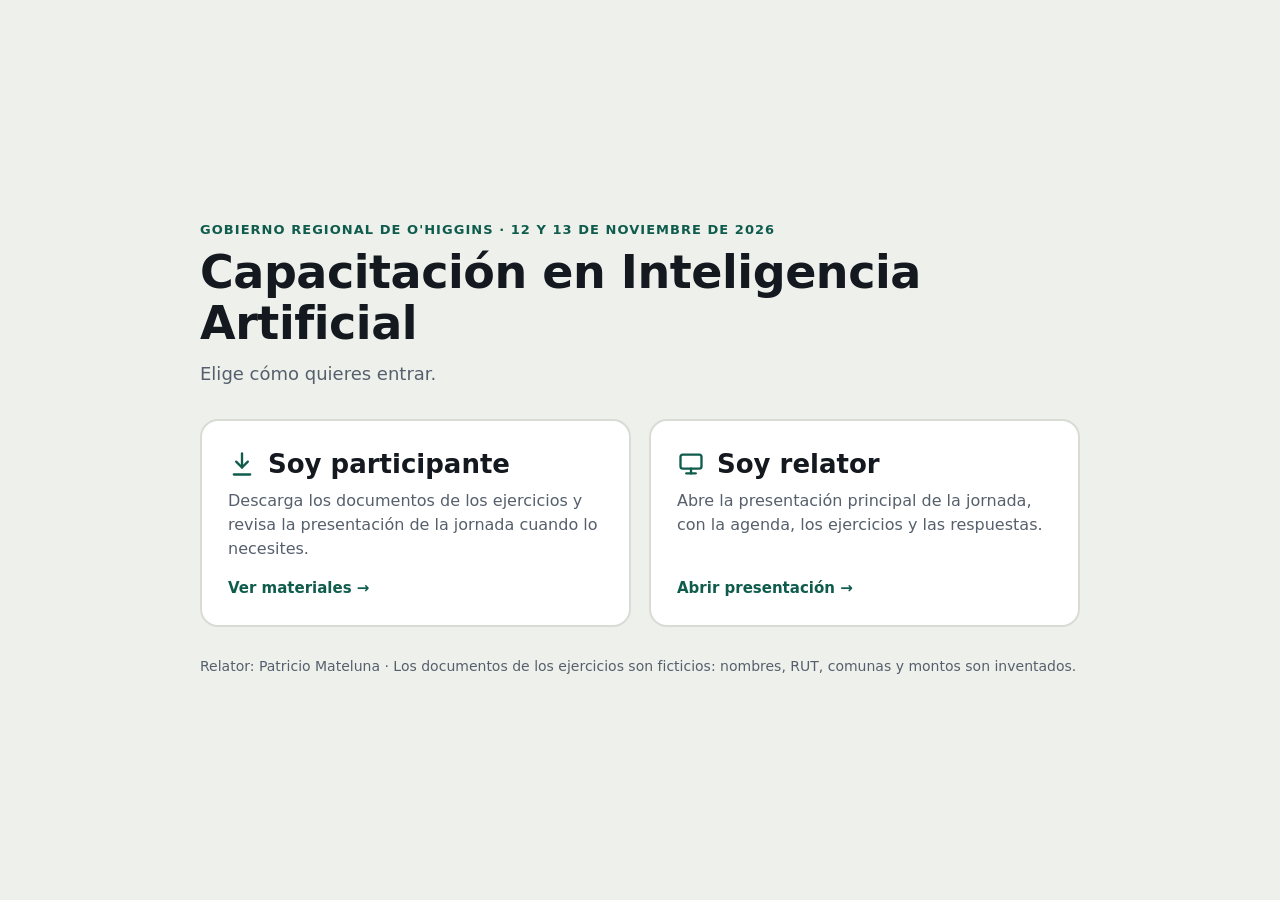
==== index.html @ 91f656ce "Portada: ícono junto al título de cada opción Co-Authored-By: Claude Opus 5.5 <noreply@anthropic.com" ====
<!doctype html>
<html lang="es">
<head>
<meta charset="utf-8">
<meta name="viewport" content="width=device-width, initial-scale=1">
<title>Capacitación en IA</title>
<meta name="description" content="Capacitación en Inteligencia Artificial para funcionarios del Gobierno Regional de O'Higgins, 12 y 13 de noviembre de 2026.">
<style>
:root{--bg:#eef0ec;--card:#ffffff;--ink:#14181f;--muted:#56606c;--line:#d9dcd4;--accent:#0f5c4d;--accent-2:#e3f0ec}
@media (prefers-color-scheme: dark){:root{--bg:#15181d;--card:#1e232a;--ink:#eef0ec;--muted:#a2abb6;--line:#2f353e;--accent:#5cc2a8;--accent-2:#1c3530}}
*{box-sizing:border-box}
body{margin:0;min-height:100vh;background:var(--bg);color:var(--ink);font-family:system-ui,-apple-system,"Segoe UI",Roboto,Arial,sans-serif;display:flex;align-items:center;justify-content:center;padding:32px 16px}
main{width:100%;max-width:880px}
.kicker{font-size:13px;font-weight:700;letter-spacing:.08em;text-transform:uppercase;color:var(--accent);margin:0 0 10px}
h1{font-size:clamp(30px,5vw,46px);line-height:1.1;margin:0 0 12px;letter-spacing:-.01em}
.lead{font-size:18px;color:var(--muted);margin:0 0 32px;line-height:1.5}
.choices{display:grid;grid-template-columns:1fr 1fr;gap:18px}
.choice{display:flex;flex-direction:column;gap:10px;text-decoration:none;color:inherit;background:var(--card);border:2px solid var(--line);border-radius:18px;padding:28px 26px;transition:border-color .15s,transform .15s}
.choice:hover,.choice:focus-visible{border-color:var(--accent);transform:translateY(-2px);outline:none}
.choice .head{display:flex;align-items:center;gap:12px}
.choice .icon{color:var(--accent);display:flex;flex:none}
.choice h2{font-size:26px;margin:0}
.choice p{margin:0;color:var(--muted);font-size:16px;line-height:1.5}
.choice .go{margin-top:auto;padding-top:8px;font-weight:700;color:var(--accent);font-size:15px}
footer{margin-top:28px;font-size:14px;color:var(--muted);line-height:1.6}
@media (max-width:640px){.choices{grid-template-columns:1fr}}
</style>
</head>
<body>
<main>
  <p class="kicker">Gobierno Regional de O'Higgins · 12 y 13 de noviembre de 2026</p>
  <h1>Capacitación en Inteligencia Artificial</h1>
  <p class="lead">Elige cómo quieres entrar.</p>
  <div class="choices">
    <a class="choice" href="participantes.html">
      <div class="head"><span class="icon" aria-hidden="true"><svg width="28" height="28" viewBox="0 0 24 24" fill="none" stroke="currentColor" stroke-width="2" stroke-linecap="round" stroke-linejoin="round"><path d="M12 3v12"/><path d="m7 10 5 5 5-5"/><path d="M5 21h14"/></svg></span><h2>Soy participante</h2></div>
      <p>Descarga los documentos de los ejercicios y revisa la presentación de la jornada cuando lo necesites.</p>
      <span class="go">Ver materiales →</span>
    </a>
    <a class="choice" href="Presentacion_Relator.html">
      <div class="head"><span class="icon" aria-hidden="true"><svg width="28" height="28" viewBox="0 0 24 24" fill="none" stroke="currentColor" stroke-width="2" stroke-linecap="round" stroke-linejoin="round"><rect x="3" y="4" width="18" height="12" rx="2"/><path d="M8 20h8"/><path d="M12 16v4"/></svg></span><h2>Soy relator</h2></div>
      <p>Abre la presentación principal de la jornada, con la agenda, los ejercicios y las respuestas.</p>
      <span class="go">Abrir presentación →</span>
    </a>
  </div>
  <footer>Relator: Patricio Mateluna · Los documentos de los ejercicios son ficticios: nombres, RUT, comunas y montos son inventados.</footer>
</main>
</body>
</html>
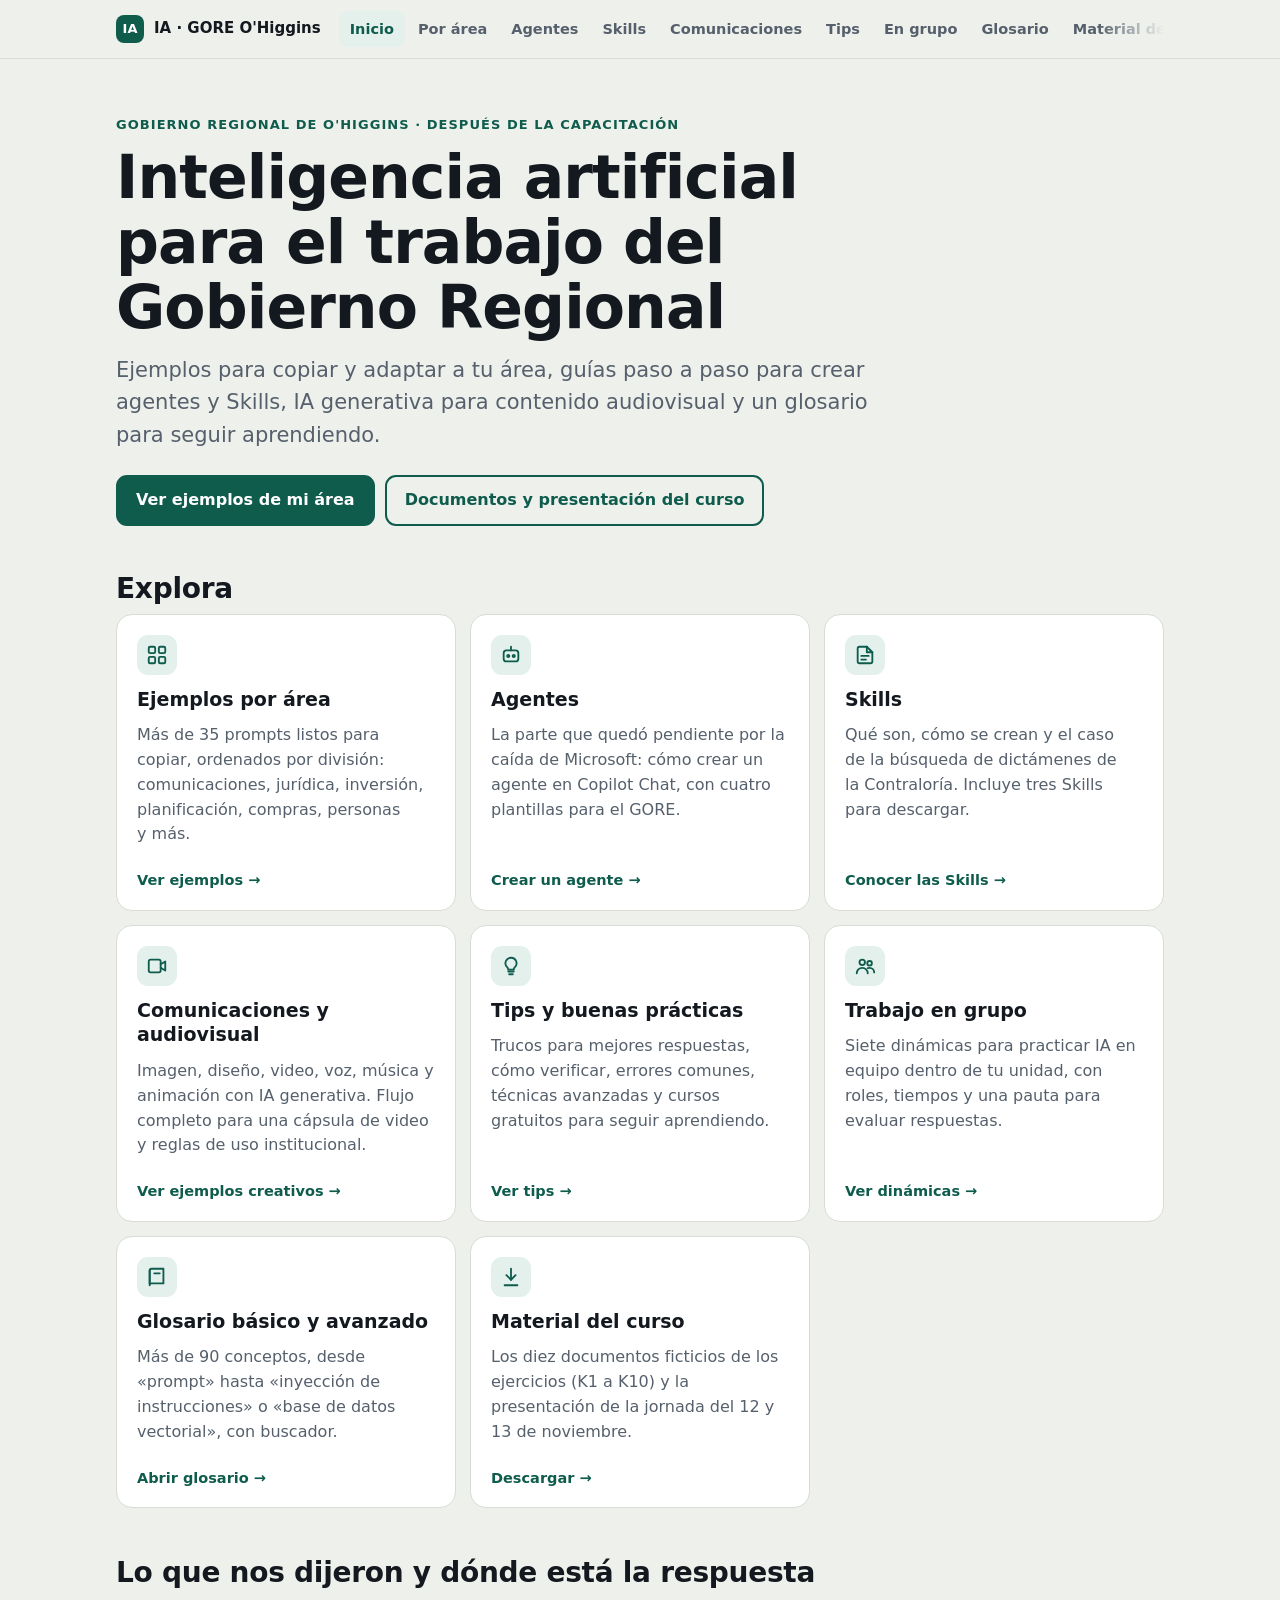
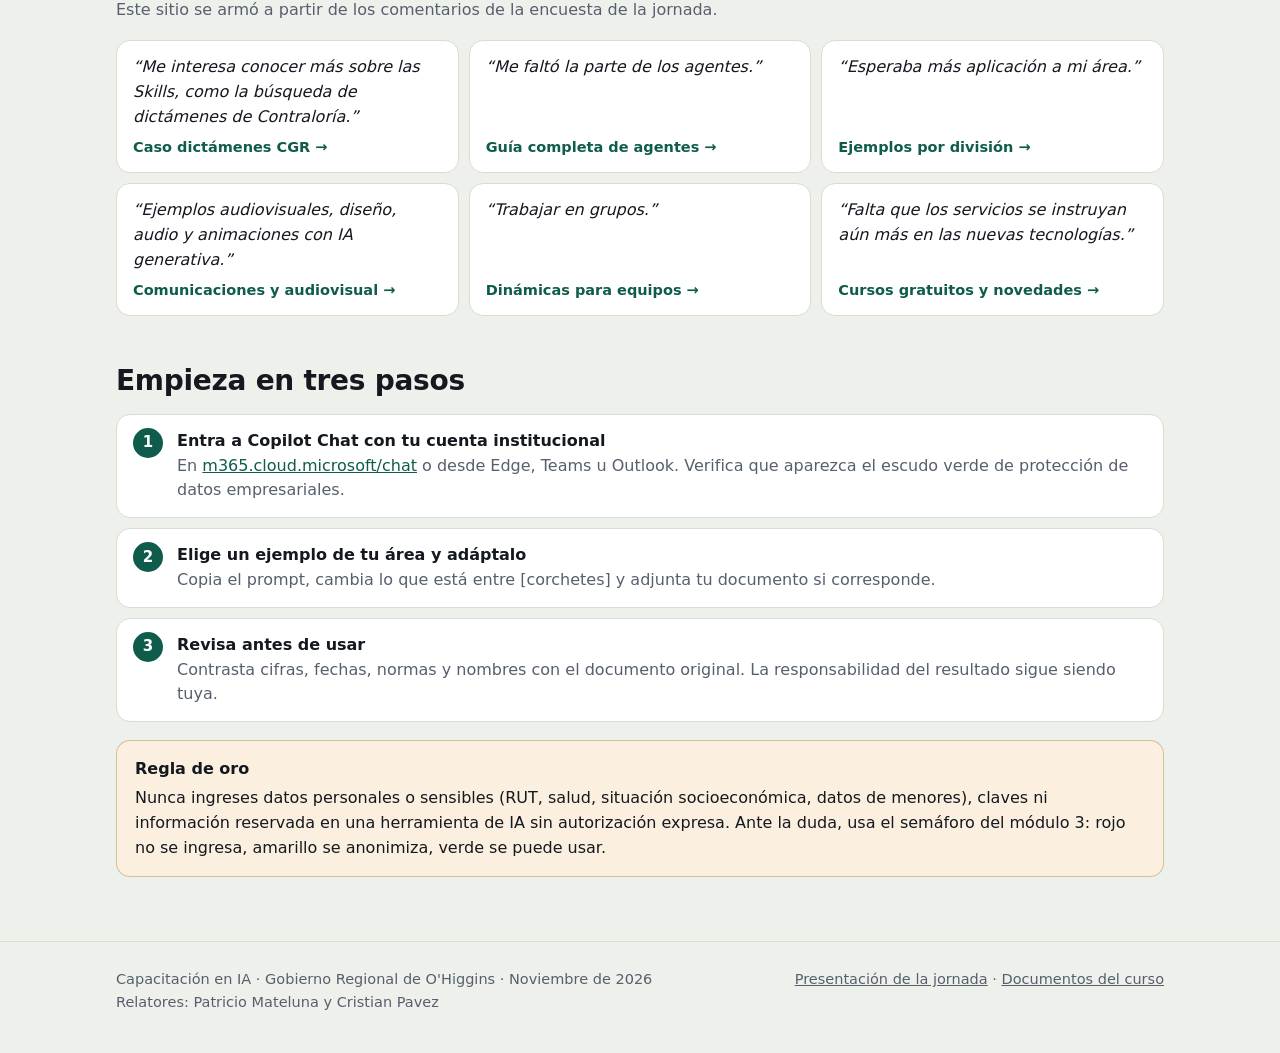
==== commit 15424adf: "Sitio de contenido IA: ejemplos por área, agentes, Skills, comunicaciones, tips, grupos y glosario a" ====
--- a/index.html
+++ b/index.html
@@ -3,47 +3,101 @@
 <head>
 <meta charset="utf-8">
 <meta name="viewport" content="width=device-width, initial-scale=1">
-<title>Capacitación en IA</title>
-<meta name="description" content="Capacitación en Inteligencia Artificial para funcionarios del Gobierno Regional de O'Higgins, 12 y 13 de noviembre de 2026.">
-<style>
-:root{--bg:#eef0ec;--card:#ffffff;--ink:#14181f;--muted:#56606c;--line:#d9dcd4;--accent:#0f5c4d;--accent-2:#e3f0ec}
-@media (prefers-color-scheme: dark){:root{--bg:#15181d;--card:#1e232a;--ink:#eef0ec;--muted:#a2abb6;--line:#2f353e;--accent:#5cc2a8;--accent-2:#1c3530}}
-*{box-sizing:border-box}
-body{margin:0;min-height:100vh;background:var(--bg);color:var(--ink);font-family:system-ui,-apple-system,"Segoe UI",Roboto,Arial,sans-serif;display:flex;align-items:center;justify-content:center;padding:32px 16px}
-main{width:100%;max-width:880px}
-.kicker{font-size:13px;font-weight:700;letter-spacing:.08em;text-transform:uppercase;color:var(--accent);margin:0 0 10px}
-h1{font-size:clamp(30px,5vw,46px);line-height:1.1;margin:0 0 12px;letter-spacing:-.01em}
-.lead{font-size:18px;color:var(--muted);margin:0 0 32px;line-height:1.5}
-.choices{display:grid;grid-template-columns:1fr 1fr;gap:18px}
-.choice{display:flex;flex-direction:column;gap:10px;text-decoration:none;color:inherit;background:var(--card);border:2px solid var(--line);border-radius:18px;padding:28px 26px;transition:border-color .15s,transform .15s}
-.choice:hover,.choice:focus-visible{border-color:var(--accent);transform:translateY(-2px);outline:none}
-.choice .head{display:flex;align-items:center;gap:12px}
-.choice .icon{color:var(--accent);display:flex;flex:none}
-.choice h2{font-size:26px;margin:0}
-.choice p{margin:0;color:var(--muted);font-size:16px;line-height:1.5}
-.choice .go{margin-top:auto;padding-top:8px;font-weight:700;color:var(--accent);font-size:15px}
-footer{margin-top:28px;font-size:14px;color:var(--muted);line-height:1.6}
-@media (max-width:640px){.choices{grid-template-columns:1fr}}
-</style>
+<title>IA en el GORE O'Higgins</title>
+<meta name="description" content="Ejemplos prácticos, prompts, guías de agentes y Skills, IA para comunicaciones y glosario para funcionarios del Gobierno Regional de O'Higgins.">
+<link rel="stylesheet" href="assets/site.css">
 </head>
 <body>
-<main>
-  <p class="kicker">Gobierno Regional de O'Higgins · 12 y 13 de noviembre de 2026</p>
-  <h1>Capacitación en Inteligencia Artificial</h1>
-  <p class="lead">Elige cómo quieres entrar.</p>
-  <div class="choices">
-    <a class="choice" href="participantes.html">
-      <div class="head"><span class="icon" aria-hidden="true"><svg width="28" height="28" viewBox="0 0 24 24" fill="none" stroke="currentColor" stroke-width="2" stroke-linecap="round" stroke-linejoin="round"><path d="M12 3v12"/><path d="m7 10 5 5 5-5"/><path d="M5 21h14"/></svg></span><h2>Soy participante</h2></div>
-      <p>Descarga los documentos de los ejercicios y revisa la presentación de la jornada cuando lo necesites.</p>
-      <span class="go">Ver materiales →</span>
-    </a>
-    <a class="choice" href="Presentacion_Relator.html">
-      <div class="head"><span class="icon" aria-hidden="true"><svg width="28" height="28" viewBox="0 0 24 24" fill="none" stroke="currentColor" stroke-width="2" stroke-linecap="round" stroke-linejoin="round"><rect x="3" y="4" width="18" height="12" rx="2"/><path d="M8 20h8"/><path d="M12 16v4"/></svg></span><h2>Soy relator</h2></div>
-      <p>Abre la presentación principal de la jornada, con la agenda, los ejercicios y las respuestas.</p>
-      <span class="go">Abrir presentación →</span>
-    </a>
+<header id="site-head"></header>
+<main class="wrap">
+
+<section class="hero">
+  <p class="kicker">Gobierno Regional de O'Higgins · Después de la capacitación</p>
+  <h1>Inteligencia artificial para el trabajo del Gobierno Regional</h1>
+  <p class="lead">Ejemplos para copiar y adaptar a tu área, guías paso a paso para crear agentes y Skills, IA generativa para contenido audiovisual y un glosario para seguir aprendiendo.</p>
+  <div class="cta">
+    <a class="btn" href="areas.html">Ver ejemplos de mi área</a>
+    <a class="btn ghost" href="material.html">Documentos y presentación del curso</a>
   </div>
-  <footer>Relator: Patricio Mateluna · Los documentos de los ejercicios son ficticios: nombres, RUT, comunas y montos son inventados.</footer>
+</section>
+
+<h2 style="margin-top:20px">Explora</h2>
+<div class="grid g3">
+  <a class="card" href="areas.html">
+    <span class="ico" aria-hidden="true"><svg viewBox="0 0 24 24" fill="none" stroke="currentColor" stroke-width="2" stroke-linecap="round" stroke-linejoin="round"><rect x="3" y="3" width="7" height="7" rx="1.5"/><rect x="14" y="3" width="7" height="7" rx="1.5"/><rect x="3" y="14" width="7" height="7" rx="1.5"/><rect x="14" y="14" width="7" height="7" rx="1.5"/></svg></span>
+    <h3>Ejemplos por área</h3>
+    <p>Más de 35 prompts listos para copiar, ordenados por división: comunicaciones, jurídica, inversión, planificación, compras, personas y más.</p>
+    <span class="go">Ver ejemplos →</span>
+  </a>
+  <a class="card" href="agentes.html">
+    <span class="ico" aria-hidden="true"><svg viewBox="0 0 24 24" fill="none" stroke="currentColor" stroke-width="2" stroke-linecap="round" stroke-linejoin="round"><rect x="4" y="7" width="16" height="12" rx="3"/><path d="M12 3v4"/><circle cx="9" cy="13" r="1.2"/><circle cx="15" cy="13" r="1.2"/></svg></span>
+    <h3>Agentes</h3>
+    <p>La parte que quedó pendiente por la caída de Microsoft: cómo crear un agente en Copilot Chat, con cuatro plantillas para el GORE.</p>
+    <span class="go">Crear un agente →</span>
+  </a>
+  <a class="card" href="skills.html">
+    <span class="ico" aria-hidden="true"><svg viewBox="0 0 24 24" fill="none" stroke="currentColor" stroke-width="2" stroke-linecap="round" stroke-linejoin="round"><path d="M14 3H6a2 2 0 0 0-2 2v14a2 2 0 0 0 2 2h12a2 2 0 0 0 2-2V9z"/><path d="M14 3v6h6"/><path d="M8 13h8M8 17h5"/></svg></span>
+    <h3>Skills</h3>
+    <p>Qué son, cómo se crean y el caso de la búsqueda de dictámenes de la Contraloría. Incluye tres Skills para descargar.</p>
+    <span class="go">Conocer las Skills →</span>
+  </a>
+  <a class="card" href="comunicaciones.html">
+    <span class="ico" aria-hidden="true"><svg viewBox="0 0 24 24" fill="none" stroke="currentColor" stroke-width="2" stroke-linecap="round" stroke-linejoin="round"><rect x="3" y="5" width="13" height="14" rx="2"/><path d="m16 10 5-3v10l-5-3"/></svg></span>
+    <h3>Comunicaciones y audiovisual</h3>
+    <p>Imagen, diseño, video, voz, música y animación con IA generativa. Flujo completo para una cápsula de video y reglas de uso institucional.</p>
+    <span class="go">Ver ejemplos creativos →</span>
+  </a>
+  <a class="card" href="tips.html">
+    <span class="ico" aria-hidden="true"><svg viewBox="0 0 24 24" fill="none" stroke="currentColor" stroke-width="2" stroke-linecap="round" stroke-linejoin="round"><path d="M9 18h6M10 21h4"/><path d="M12 3a6 6 0 0 0-4 10.5c.7.7 1 1.5 1 2.5h6c0-1 .3-1.8 1-2.5A6 6 0 0 0 12 3z"/></svg></span>
+    <h3>Tips y buenas prácticas</h3>
+    <p>Trucos para mejores respuestas, cómo verificar, errores comunes, técnicas avanzadas y cursos gratuitos para seguir aprendiendo.</p>
+    <span class="go">Ver tips →</span>
+  </a>
+  <a class="card" href="grupos.html">
+    <span class="ico" aria-hidden="true"><svg viewBox="0 0 24 24" fill="none" stroke="currentColor" stroke-width="2" stroke-linecap="round" stroke-linejoin="round"><circle cx="9" cy="8" r="3"/><circle cx="17" cy="9" r="2.5"/><path d="M3 20c0-3.3 2.7-6 6-6s6 2.7 6 6"/><path d="M15 14.3c.6-.2 1.3-.3 2-.3 2.8 0 5 2.2 5 5"/></svg></span>
+    <h3>Trabajo en grupo</h3>
+    <p>Siete dinámicas para practicar IA en equipo dentro de tu unidad, con roles, tiempos y una pauta para evaluar respuestas.</p>
+    <span class="go">Ver dinámicas →</span>
+  </a>
+  <a class="card" href="glosario.html">
+    <span class="ico" aria-hidden="true"><svg viewBox="0 0 24 24" fill="none" stroke="currentColor" stroke-width="2" stroke-linecap="round" stroke-linejoin="round"><path d="M4 5a2 2 0 0 1 2-2h13v16H6a2 2 0 0 0-2 2z"/><path d="M4 19V5"/><path d="M9 8h6"/></svg></span>
+    <h3>Glosario básico y avanzado</h3>
+    <p>Más de 90 conceptos, desde «prompt» hasta «inyección de instrucciones» o «base de datos vectorial», con buscador.</p>
+    <span class="go">Abrir glosario →</span>
+  </a>
+  <a class="card" href="material.html">
+    <span class="ico" aria-hidden="true"><svg viewBox="0 0 24 24" fill="none" stroke="currentColor" stroke-width="2" stroke-linecap="round" stroke-linejoin="round"><path d="M12 3v12"/><path d="m7 10 5 5 5-5"/><path d="M5 21h14"/></svg></span>
+    <h3>Material del curso</h3>
+    <p>Los diez documentos ficticios de los ejercicios (K1 a K10) y la presentación de la jornada del 12 y 13 de noviembre.</p>
+    <span class="go">Descargar →</span>
+  </a>
+</div>
+
+<h2>Lo que nos dijeron y dónde está la respuesta</h2>
+<p class="sub">Este sitio se armó a partir de los comentarios de la encuesta de la jornada.</p>
+<div class="feedback">
+  <div class="fb"><q>Me interesa conocer más sobre las Skills, como la búsqueda de dictámenes de Contraloría.</q><a href="skills.html#dictamenes">Caso dictámenes CGR →</a></div>
+  <div class="fb"><q>Me faltó la parte de los agentes.</q><a href="agentes.html">Guía completa de agentes →</a></div>
+  <div class="fb"><q>Esperaba más aplicación a mi área.</q><a href="areas.html">Ejemplos por división →</a></div>
+  <div class="fb"><q>Ejemplos audiovisuales, diseño, audio y animaciones con IA generativa.</q><a href="comunicaciones.html">Comunicaciones y audiovisual →</a></div>
+  <div class="fb"><q>Trabajar en grupos.</q><a href="grupos.html">Dinámicas para equipos →</a></div>
+  <div class="fb"><q>Falta que los servicios se instruyan aún más en las nuevas tecnologías.</q><a href="tips.html#aprender">Cursos gratuitos y novedades →</a></div>
+</div>
+
+<h2>Empieza en tres pasos</h2>
+<ol class="steps">
+  <li><b>Entra a Copilot Chat con tu cuenta institucional</b><span>En <a href="https://m365.cloud.microsoft/chat" target="_blank" rel="noopener">m365.cloud.microsoft/chat</a> o desde Edge, Teams u Outlook. Verifica que aparezca el escudo verde de protección de datos empresariales.</span></li>
+  <li><b>Elige un ejemplo de tu área y adáptalo</b><span>Copia el prompt, cambia lo que está entre [corchetes] y adjunta tu documento si corresponde.</span></li>
+  <li><b>Revisa antes de usar</b><span>Contrasta cifras, fechas, normas y nombres con el documento original. La responsabilidad del resultado sigue siendo tuya.</span></li>
+</ol>
+
+<div class="callout warn">
+  <b>Regla de oro</b>
+  <p>Nunca ingreses datos personales o sensibles (RUT, salud, situación socioeconómica, datos de menores), claves ni información reservada en una herramienta de IA sin autorización expresa. Ante la duda, usa el semáforo del módulo 3: rojo no se ingresa, amarillo se anonimiza, verde se puede usar.</p>
+</div>
+
 </main>
+<footer id="site-foot"></footer>
+<script src="assets/site.js"></script>
 </body>
 </html>
--- a/assets/site.css
+++ b/assets/site.css
@@ -0,0 +1,164 @@
+:root{
+  --bg:#eef0ec;--card:#ffffff;--ink:#14181f;--muted:#56606c;--line:#d9dcd4;
+  --accent:#0f5c4d;--accent-2:#e3f0ec;--accent-ink:#ffffff;
+  --warn:#8a4b00;--warn-2:#fbf0df;--bad:#9b2c2c;--bad-2:#fbe9e7;--info:#2a5aa8;--info-2:#e7eefa;
+  --code:#f5f6f2;--radius:16px
+}
+@media (prefers-color-scheme: dark){:root{
+  --bg:#15181d;--card:#1e232a;--ink:#eef0ec;--muted:#a2abb6;--line:#2f353e;
+  --accent:#5cc2a8;--accent-2:#1c3530;--accent-ink:#0d1b17;
+  --warn:#f0b366;--warn-2:#3a2e1d;--bad:#f19b93;--bad-2:#3a2222;--info:#86a9e8;--info-2:#1f2a3d;--code:#171b20
+}}
+*{box-sizing:border-box}
+html{scroll-behavior:smooth;-webkit-text-size-adjust:100%}
+@media (prefers-reduced-motion: reduce){html{scroll-behavior:auto}*{transition:none!important}}
+body{margin:0;background:var(--bg);color:var(--ink);font-family:system-ui,-apple-system,"Segoe UI",Roboto,Arial,sans-serif;line-height:1.55;font-size:16px}
+a{color:var(--accent)}
+img,svg{max-width:100%}
+.wrap{max-width:1080px;margin:0 auto;padding:0 16px}
+.narrow{max-width:820px}
+
+/* header */
+.site-head{position:sticky;top:0;z-index:20;background:color-mix(in srgb,var(--bg) 92%,transparent);backdrop-filter:blur(8px);border-bottom:1px solid var(--line)}
+.site-head .wrap{display:flex;align-items:center;gap:18px;height:58px}
+.brand{display:flex;align-items:center;gap:10px;text-decoration:none;color:var(--ink);font-weight:800;white-space:nowrap;font-size:15px}
+.brand .dot{width:28px;height:28px;border-radius:8px;background:var(--accent);color:var(--accent-ink);display:grid;place-items:center;font-size:13px;font-weight:900}
+.nav{display:flex;gap:2px;overflow-x:auto;scrollbar-width:none;flex:1;min-width:0;mask-image:linear-gradient(90deg,#000 92%,transparent)}
+.nav::-webkit-scrollbar{display:none}
+.nav a{text-decoration:none;color:var(--muted);font-weight:600;font-size:14.5px;padding:7px 11px;border-radius:9px;white-space:nowrap}
+.nav a:hover{color:var(--ink);background:var(--card)}
+.nav a[aria-current="page"]{color:var(--accent);background:var(--accent-2)}
+@media (max-width:720px){.brand .full{display:none}}
+
+/* page header */
+.page-head{padding:40px 0 18px}
+.kicker{font-size:13px;font-weight:800;letter-spacing:.08em;text-transform:uppercase;color:var(--accent);margin:0 0 10px}
+h1{font-size:clamp(30px,5vw,48px);line-height:1.08;margin:0 0 14px;letter-spacing:-.015em;text-wrap:balance}
+h2{font-size:clamp(22px,3vw,28px);line-height:1.2;margin:48px 0 8px;letter-spacing:-.01em;text-wrap:balance}
+h3{font-size:19px;line-height:1.3;margin:0 0 6px}
+.lead{font-size:clamp(17px,2vw,19px);color:var(--muted);margin:0;max-width:760px;text-wrap:pretty}
+.sub{color:var(--muted);margin:0 0 18px;max-width:760px}
+p{text-wrap:pretty}
+section{scroll-margin-top:72px}
+
+/* toc */
+.toc{display:flex;flex-wrap:wrap;gap:8px;margin:22px 0 4px}
+.toc a{font-size:14px;font-weight:700;text-decoration:none;border:1px solid var(--line);background:var(--card);padding:6px 12px;border-radius:999px}
+.toc a:hover{border-color:var(--accent)}
+
+/* cards */
+.grid{display:grid;gap:14px}
+.g2{grid-template-columns:repeat(2,minmax(0,1fr))}
+.g3{grid-template-columns:repeat(3,minmax(0,1fr))}
+.g4{grid-template-columns:repeat(4,minmax(0,1fr))}
+@media (max-width:900px){.g3,.g4{grid-template-columns:repeat(2,minmax(0,1fr))}}
+@media (max-width:620px){.g2,.g3,.g4{grid-template-columns:1fr}}
+.card{background:var(--card);border:1px solid var(--line);border-radius:var(--radius);padding:20px 20px 18px;min-width:0}
+.card p{margin:0 0 8px;color:var(--muted)}
+.card p:last-child{margin-bottom:0}
+.card ul,.card ol{margin:6px 0 0;padding-left:20px;color:var(--muted)}
+.card li{margin:3px 0}
+a.card{text-decoration:none;color:inherit;display:flex;flex-direction:column;gap:6px;transition:border-color .15s,transform .15s}
+a.card:hover,a.card:focus-visible{border-color:var(--accent);transform:translateY(-2px);outline:none}
+a.card .go{margin-top:auto;padding-top:8px;font-weight:700;color:var(--accent);font-size:14.5px}
+.ico{width:40px;height:40px;border-radius:11px;background:var(--accent-2);color:var(--accent);display:grid;place-items:center;flex:none;margin-bottom:6px}
+.ico svg{width:22px;height:22px}
+.card.hl{border:2px solid var(--accent)}
+
+/* badges */
+.tags{display:flex;gap:6px;flex-wrap:wrap;margin:2px 0 8px}
+.tag{font-size:12px;font-weight:800;padding:2px 8px;border-radius:6px;background:var(--accent-2);color:var(--accent);white-space:nowrap}
+.tag.info{background:var(--info-2);color:var(--info)}
+.tag.warn{background:var(--warn-2);color:var(--warn)}
+.tag.bad{background:var(--bad-2);color:var(--bad)}
+.tag.muted{background:var(--code);color:var(--muted);border:1px solid var(--line)}
+
+/* callouts */
+.callout{border-radius:14px;padding:16px 18px;margin:18px 0;background:var(--accent-2);border:1px solid color-mix(in srgb,var(--accent) 25%,transparent)}
+.callout.warn{background:var(--warn-2);border-color:color-mix(in srgb,var(--warn) 30%,transparent)}
+.callout.info{background:var(--info-2);border-color:color-mix(in srgb,var(--info) 30%,transparent)}
+.callout p{margin:0 0 6px}.callout p:last-child{margin:0}
+.callout>b:first-child{display:block;margin-bottom:4px}
+.callout ul{margin:6px 0 0;padding-left:20px}
+
+/* steps */
+.steps{counter-reset:s;list-style:none;padding:0;margin:16px 0;display:grid;gap:10px}
+.steps>li{counter-increment:s;position:relative;background:var(--card);border:1px solid var(--line);border-radius:14px;padding:14px 16px 14px 60px}
+.steps>li::before{content:counter(s);position:absolute;left:16px;top:13px;width:30px;height:30px;border-radius:50%;background:var(--accent);color:var(--accent-ink);display:grid;place-items:center;font-weight:800;font-size:15px}
+.steps>li b{display:block}
+.steps>li span{color:var(--muted)}
+
+/* prompts */
+.prompt{position:relative;margin:10px 0 4px}
+.prompt pre{margin:0;background:var(--code);border:1px solid var(--line);border-radius:12px;padding:14px 16px 14px;white-space:pre-wrap;word-wrap:break-word;font:14.5px/1.55 ui-monospace,SFMono-Regular,Menlo,Consolas,monospace;color:var(--ink);max-height:420px;overflow:auto}
+.prompt .lbl{font-size:12.5px;font-weight:800;color:var(--muted);text-transform:uppercase;letter-spacing:.05em;margin:0 0 6px;display:flex;justify-content:space-between;align-items:center;gap:8px}
+.copy{font:inherit;font-size:13px;font-weight:700;text-transform:none;letter-spacing:0;border:1px solid var(--line);background:var(--card);color:var(--accent);border-radius:8px;padding:4px 10px;cursor:pointer}
+.copy:hover{border-color:var(--accent)}
+.copy.ok{background:var(--accent);color:var(--accent-ink);border-color:var(--accent)}
+
+/* filters */
+.filters{display:flex;flex-wrap:wrap;gap:8px;align-items:center;margin:18px 0}
+.search{flex:1 1 260px;max-width:420px;font:inherit;padding:10px 14px;border:2px solid var(--line);border-radius:12px;background:var(--card);color:var(--ink)}
+.search:focus{outline:none;border-color:var(--accent)}
+.chip{font:inherit;font-size:14px;font-weight:700;border:1px solid var(--line);background:var(--card);color:var(--muted);border-radius:999px;padding:6px 13px;cursor:pointer}
+.chip:hover{color:var(--ink)}
+.chip[aria-pressed="true"]{background:var(--accent);color:var(--accent-ink);border-color:var(--accent)}
+.hide{display:none!important}
+.count{font-size:14px;color:var(--muted);margin:0 0 10px}
+
+/* details */
+details.acc{background:var(--card);border:1px solid var(--line);border-radius:14px;margin:10px 0}
+details.acc>summary{cursor:pointer;list-style:none;padding:15px 18px;font-weight:700;display:flex;justify-content:space-between;gap:12px;align-items:center}
+details.acc>summary::-webkit-details-marker{display:none}
+details.acc>summary::after{content:"+";font-size:22px;color:var(--accent);line-height:1}
+details.acc[open]>summary::after{content:"–"}
+details.acc>.in{padding:0 18px 16px}
+details.acc>.in>p{color:var(--muted)}
+
+/* tables */
+.tbl{overflow-x:auto;border:1px solid var(--line);border-radius:14px;background:var(--card);margin:14px 0}
+table{border-collapse:collapse;width:100%;font-size:15px}
+th,td{text-align:left;padding:11px 14px;border-bottom:1px solid var(--line);vertical-align:top}
+th{font-size:13px;text-transform:uppercase;letter-spacing:.04em;color:var(--muted);background:var(--code)}
+tr:last-child td{border-bottom:0}
+
+/* hero */
+.hero{padding:56px 0 26px}
+.hero h1{font-size:clamp(34px,6vw,60px);max-width:900px}
+.hero .lead{font-size:clamp(18px,2.2vw,21px)}
+.cta{display:flex;flex-wrap:wrap;gap:10px;margin-top:24px}
+.btn{display:inline-flex;align-items:center;gap:8px;background:var(--accent);color:var(--accent-ink);text-decoration:none;font-weight:700;border-radius:11px;padding:11px 18px;border:2px solid var(--accent)}
+.btn.ghost{background:transparent;color:var(--accent)}
+.btn:hover{filter:brightness(1.08)}
+
+.feedback{display:grid;gap:10px;grid-template-columns:repeat(3,minmax(0,1fr))}
+@media (max-width:900px){.feedback{grid-template-columns:repeat(2,minmax(0,1fr))}}
+@media (max-width:620px){.feedback{grid-template-columns:1fr}}
+.fb{background:var(--card);border:1px solid var(--line);border-radius:14px;padding:14px 16px;display:flex;flex-direction:column;gap:6px}
+.fb q{font-style:italic;color:var(--ink);quotes:"“" "”"}
+.fb a{font-weight:700;font-size:14.5px;text-decoration:none;margin-top:auto}
+
+/* file rows */
+.file{display:grid;grid-template-columns:56px 1fr auto;gap:14px;align-items:center;background:var(--card);border:1px solid var(--line);border-radius:14px;padding:14px 16px}
+.file .code{width:52px;height:52px;border-radius:12px;background:var(--accent-2);color:var(--accent);display:flex;align-items:center;justify-content:center;font-weight:800;font-size:16px}
+.file h3{margin:0;font-size:17px}
+.file p{margin:2px 0 6px;color:var(--muted);font-size:15px}
+.dl{display:inline-flex;align-items:center;gap:6px;text-decoration:none;font-weight:700;border:2px solid var(--accent);border-radius:10px;padding:8px 14px;white-space:nowrap}
+.dl:hover{background:var(--accent-2)}
+@media (max-width:600px){.file{grid-template-columns:44px 1fr}.file .code{width:42px;height:42px;font-size:14px}.dl{grid-column:1 / -1;justify-content:center}}
+
+/* glossary */
+.gl{display:grid;grid-template-columns:repeat(2,minmax(0,1fr));gap:12px}
+@media (max-width:700px){.gl{grid-template-columns:1fr}}
+.gi{background:var(--card);border:1px solid var(--line);border-radius:14px;padding:14px 16px}
+.gi h3{font-size:18px;margin:0 0 2px;color:var(--accent)}
+.gi p{margin:4px 0 0;color:var(--ink)}
+.gi .ex{color:var(--muted);font-size:15px}
+
+.cmp{display:grid;grid-template-columns:repeat(3,minmax(0,1fr));gap:12px}
+@media (max-width:760px){.cmp{grid-template-columns:1fr}}
+
+footer.site-foot{margin-top:64px;border-top:1px solid var(--line);padding:26px 0 40px;color:var(--muted);font-size:14.5px}
+footer.site-foot .wrap{display:flex;flex-wrap:wrap;gap:10px 28px;justify-content:space-between}
+footer.site-foot a{color:var(--muted)}
+.updated{font-size:13.5px;color:var(--muted);margin-top:10px}
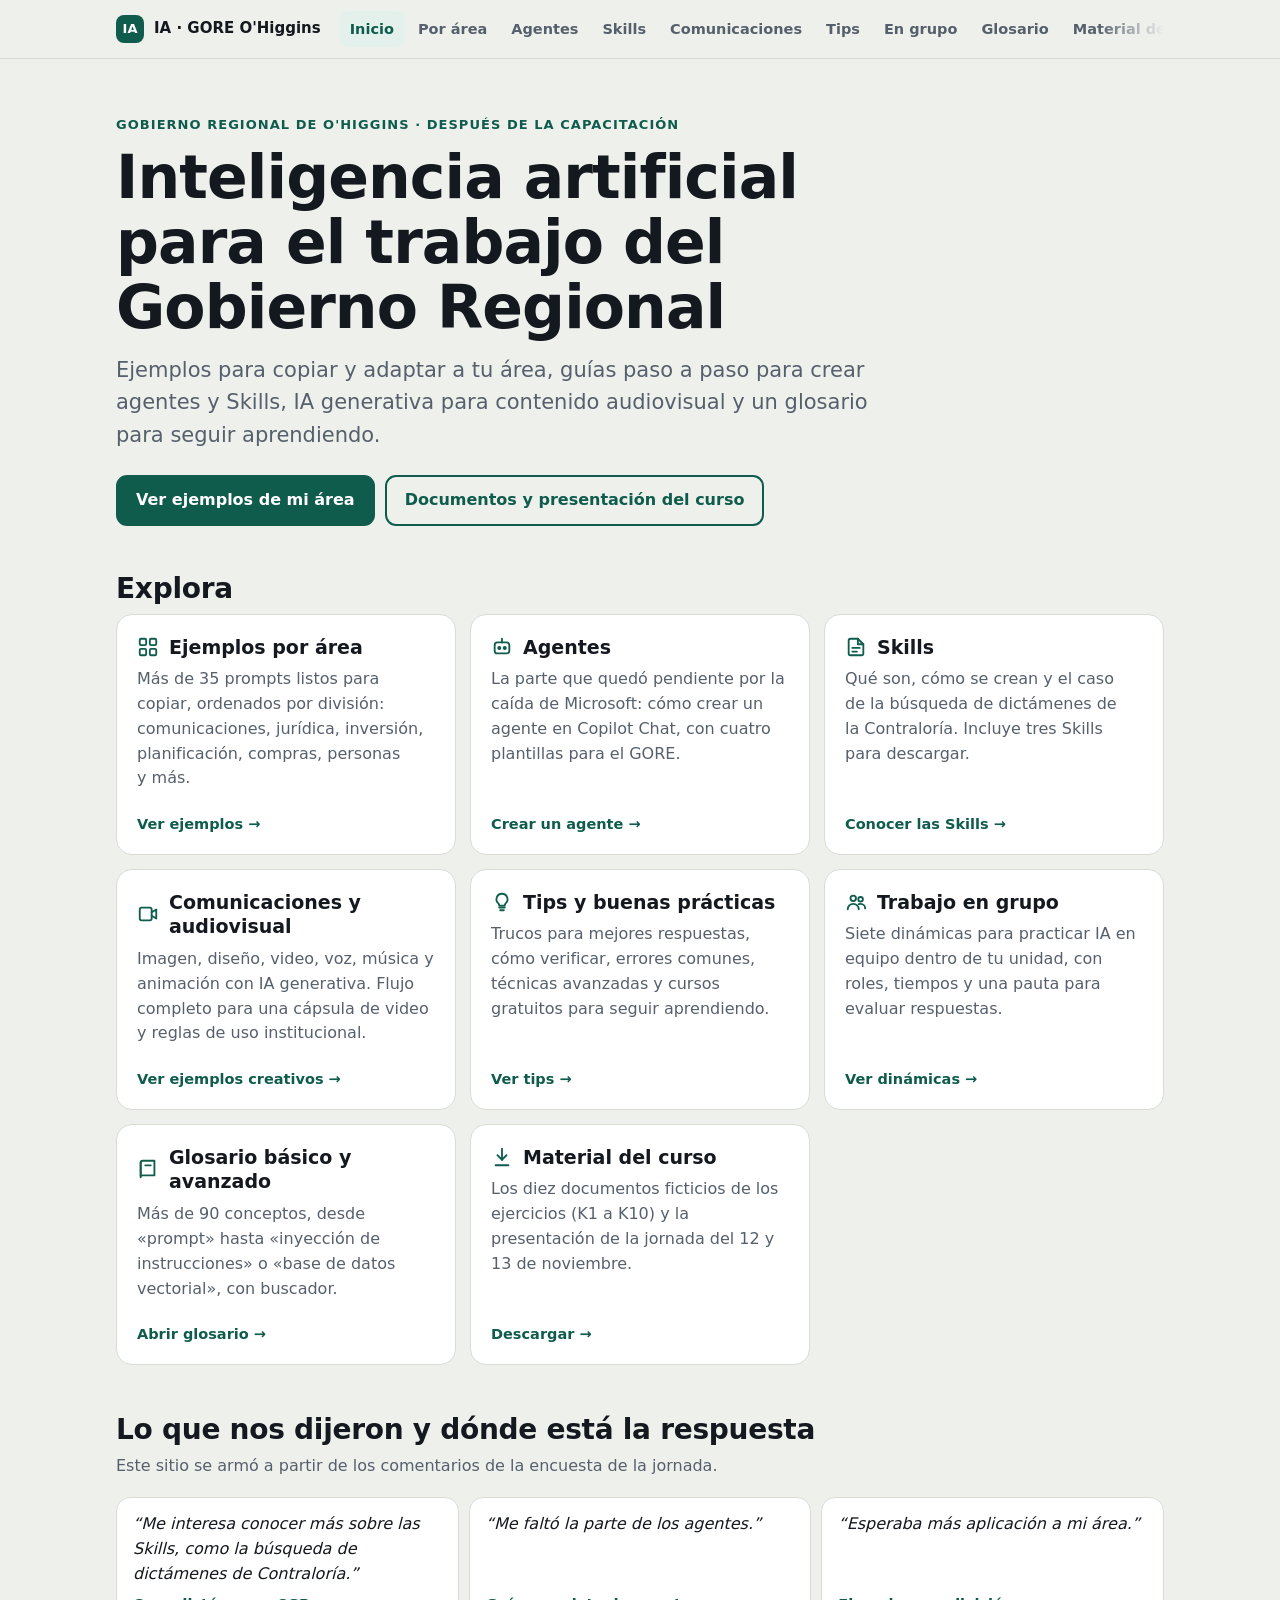
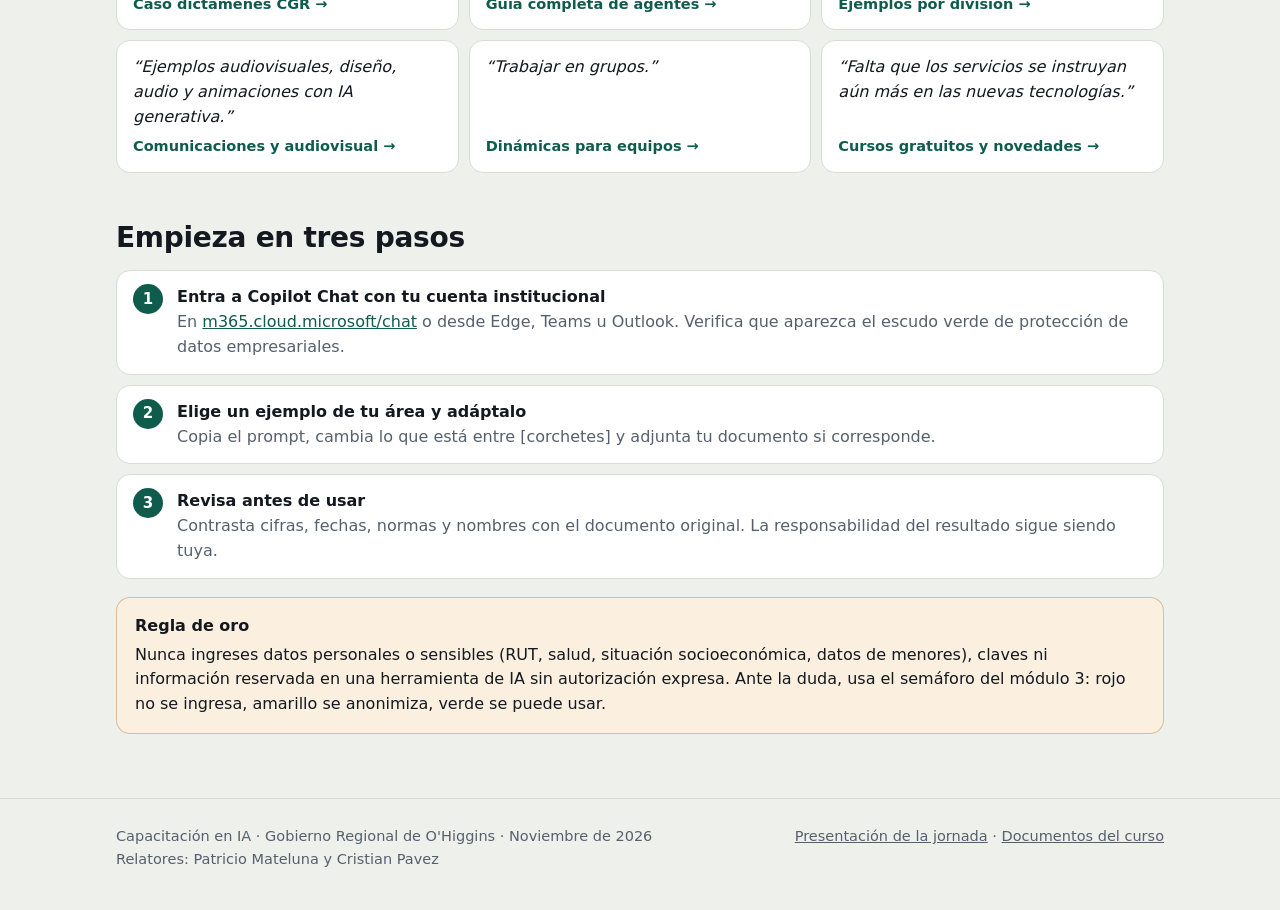
==== commit 780e6054: "Portada: íconos junto al título de cada tarjeta Co-Authored-By: Claude Opus 5.5 <noreply@anthropic.c" ====
--- a/index.html
+++ b/index.html
@@ -24,50 +24,42 @@
 <h2 style="margin-top:20px">Explora</h2>
 <div class="grid g3">
   <a class="card" href="areas.html">
-    <span class="ico" aria-hidden="true"><svg viewBox="0 0 24 24" fill="none" stroke="currentColor" stroke-width="2" stroke-linecap="round" stroke-linejoin="round"><rect x="3" y="3" width="7" height="7" rx="1.5"/><rect x="14" y="3" width="7" height="7" rx="1.5"/><rect x="3" y="14" width="7" height="7" rx="1.5"/><rect x="14" y="14" width="7" height="7" rx="1.5"/></svg></span>
-    <h3>Ejemplos por área</h3>
+    <div class="ch"><span class="ico" aria-hidden="true"><svg viewBox="0 0 24 24" fill="none" stroke="currentColor" stroke-width="2" stroke-linecap="round" stroke-linejoin="round"><rect x="3" y="3" width="7" height="7" rx="1.5"/><rect x="14" y="3" width="7" height="7" rx="1.5"/><rect x="3" y="14" width="7" height="7" rx="1.5"/><rect x="14" y="14" width="7" height="7" rx="1.5"/></svg></span><h3>Ejemplos por área</h3></div>
     <p>Más de 35 prompts listos para copiar, ordenados por división: comunicaciones, jurídica, inversión, planificación, compras, personas y más.</p>
     <span class="go">Ver ejemplos →</span>
   </a>
   <a class="card" href="agentes.html">
-    <span class="ico" aria-hidden="true"><svg viewBox="0 0 24 24" fill="none" stroke="currentColor" stroke-width="2" stroke-linecap="round" stroke-linejoin="round"><rect x="4" y="7" width="16" height="12" rx="3"/><path d="M12 3v4"/><circle cx="9" cy="13" r="1.2"/><circle cx="15" cy="13" r="1.2"/></svg></span>
-    <h3>Agentes</h3>
+    <div class="ch"><span class="ico" aria-hidden="true"><svg viewBox="0 0 24 24" fill="none" stroke="currentColor" stroke-width="2" stroke-linecap="round" stroke-linejoin="round"><rect x="4" y="7" width="16" height="12" rx="3"/><path d="M12 3v4"/><circle cx="9" cy="13" r="1.2"/><circle cx="15" cy="13" r="1.2"/></svg></span><h3>Agentes</h3></div>
     <p>La parte que quedó pendiente por la caída de Microsoft: cómo crear un agente en Copilot Chat, con cuatro plantillas para el GORE.</p>
     <span class="go">Crear un agente →</span>
   </a>
   <a class="card" href="skills.html">
-    <span class="ico" aria-hidden="true"><svg viewBox="0 0 24 24" fill="none" stroke="currentColor" stroke-width="2" stroke-linecap="round" stroke-linejoin="round"><path d="M14 3H6a2 2 0 0 0-2 2v14a2 2 0 0 0 2 2h12a2 2 0 0 0 2-2V9z"/><path d="M14 3v6h6"/><path d="M8 13h8M8 17h5"/></svg></span>
-    <h3>Skills</h3>
+    <div class="ch"><span class="ico" aria-hidden="true"><svg viewBox="0 0 24 24" fill="none" stroke="currentColor" stroke-width="2" stroke-linecap="round" stroke-linejoin="round"><path d="M14 3H6a2 2 0 0 0-2 2v14a2 2 0 0 0 2 2h12a2 2 0 0 0 2-2V9z"/><path d="M14 3v6h6"/><path d="M8 13h8M8 17h5"/></svg></span><h3>Skills</h3></div>
     <p>Qué son, cómo se crean y el caso de la búsqueda de dictámenes de la Contraloría. Incluye tres Skills para descargar.</p>
     <span class="go">Conocer las Skills →</span>
   </a>
   <a class="card" href="comunicaciones.html">
-    <span class="ico" aria-hidden="true"><svg viewBox="0 0 24 24" fill="none" stroke="currentColor" stroke-width="2" stroke-linecap="round" stroke-linejoin="round"><rect x="3" y="5" width="13" height="14" rx="2"/><path d="m16 10 5-3v10l-5-3"/></svg></span>
-    <h3>Comunicaciones y audiovisual</h3>
+    <div class="ch"><span class="ico" aria-hidden="true"><svg viewBox="0 0 24 24" fill="none" stroke="currentColor" stroke-width="2" stroke-linecap="round" stroke-linejoin="round"><rect x="3" y="5" width="13" height="14" rx="2"/><path d="m16 10 5-3v10l-5-3"/></svg></span><h3>Comunicaciones y audiovisual</h3></div>
     <p>Imagen, diseño, video, voz, música y animación con IA generativa. Flujo completo para una cápsula de video y reglas de uso institucional.</p>
     <span class="go">Ver ejemplos creativos →</span>
   </a>
   <a class="card" href="tips.html">
-    <span class="ico" aria-hidden="true"><svg viewBox="0 0 24 24" fill="none" stroke="currentColor" stroke-width="2" stroke-linecap="round" stroke-linejoin="round"><path d="M9 18h6M10 21h4"/><path d="M12 3a6 6 0 0 0-4 10.5c.7.7 1 1.5 1 2.5h6c0-1 .3-1.8 1-2.5A6 6 0 0 0 12 3z"/></svg></span>
-    <h3>Tips y buenas prácticas</h3>
+    <div class="ch"><span class="ico" aria-hidden="true"><svg viewBox="0 0 24 24" fill="none" stroke="currentColor" stroke-width="2" stroke-linecap="round" stroke-linejoin="round"><path d="M9 18h6M10 21h4"/><path d="M12 3a6 6 0 0 0-4 10.5c.7.7 1 1.5 1 2.5h6c0-1 .3-1.8 1-2.5A6 6 0 0 0 12 3z"/></svg></span><h3>Tips y buenas prácticas</h3></div>
     <p>Trucos para mejores respuestas, cómo verificar, errores comunes, técnicas avanzadas y cursos gratuitos para seguir aprendiendo.</p>
     <span class="go">Ver tips →</span>
   </a>
   <a class="card" href="grupos.html">
-    <span class="ico" aria-hidden="true"><svg viewBox="0 0 24 24" fill="none" stroke="currentColor" stroke-width="2" stroke-linecap="round" stroke-linejoin="round"><circle cx="9" cy="8" r="3"/><circle cx="17" cy="9" r="2.5"/><path d="M3 20c0-3.3 2.7-6 6-6s6 2.7 6 6"/><path d="M15 14.3c.6-.2 1.3-.3 2-.3 2.8 0 5 2.2 5 5"/></svg></span>
-    <h3>Trabajo en grupo</h3>
+    <div class="ch"><span class="ico" aria-hidden="true"><svg viewBox="0 0 24 24" fill="none" stroke="currentColor" stroke-width="2" stroke-linecap="round" stroke-linejoin="round"><circle cx="9" cy="8" r="3"/><circle cx="17" cy="9" r="2.5"/><path d="M3 20c0-3.3 2.7-6 6-6s6 2.7 6 6"/><path d="M15 14.3c.6-.2 1.3-.3 2-.3 2.8 0 5 2.2 5 5"/></svg></span><h3>Trabajo en grupo</h3></div>
     <p>Siete dinámicas para practicar IA en equipo dentro de tu unidad, con roles, tiempos y una pauta para evaluar respuestas.</p>
     <span class="go">Ver dinámicas →</span>
   </a>
   <a class="card" href="glosario.html">
-    <span class="ico" aria-hidden="true"><svg viewBox="0 0 24 24" fill="none" stroke="currentColor" stroke-width="2" stroke-linecap="round" stroke-linejoin="round"><path d="M4 5a2 2 0 0 1 2-2h13v16H6a2 2 0 0 0-2 2z"/><path d="M4 19V5"/><path d="M9 8h6"/></svg></span>
-    <h3>Glosario básico y avanzado</h3>
+    <div class="ch"><span class="ico" aria-hidden="true"><svg viewBox="0 0 24 24" fill="none" stroke="currentColor" stroke-width="2" stroke-linecap="round" stroke-linejoin="round"><path d="M4 5a2 2 0 0 1 2-2h13v16H6a2 2 0 0 0-2 2z"/><path d="M4 19V5"/><path d="M9 8h6"/></svg></span><h3>Glosario básico y avanzado</h3></div>
     <p>Más de 90 conceptos, desde «prompt» hasta «inyección de instrucciones» o «base de datos vectorial», con buscador.</p>
     <span class="go">Abrir glosario →</span>
   </a>
   <a class="card" href="material.html">
-    <span class="ico" aria-hidden="true"><svg viewBox="0 0 24 24" fill="none" stroke="currentColor" stroke-width="2" stroke-linecap="round" stroke-linejoin="round"><path d="M12 3v12"/><path d="m7 10 5 5 5-5"/><path d="M5 21h14"/></svg></span>
-    <h3>Material del curso</h3>
+    <div class="ch"><span class="ico" aria-hidden="true"><svg viewBox="0 0 24 24" fill="none" stroke="currentColor" stroke-width="2" stroke-linecap="round" stroke-linejoin="round"><path d="M12 3v12"/><path d="m7 10 5 5 5-5"/><path d="M5 21h14"/></svg></span><h3>Material del curso</h3></div>
     <p>Los diez documentos ficticios de los ejercicios (K1 a K10) y la presentación de la jornada del 12 y 13 de noviembre.</p>
     <span class="go">Descargar →</span>
   </a>
--- a/assets/site.css
+++ b/assets/site.css
@@ -61,7 +61,9 @@
 a.card{text-decoration:none;color:inherit;display:flex;flex-direction:column;gap:6px;transition:border-color .15s,transform .15s}
 a.card:hover,a.card:focus-visible{border-color:var(--accent);transform:translateY(-2px);outline:none}
 a.card .go{margin-top:auto;padding-top:8px;font-weight:700;color:var(--accent);font-size:14.5px}
-.ico{width:40px;height:40px;border-radius:11px;background:var(--accent-2);color:var(--accent);display:grid;place-items:center;flex:none;margin-bottom:6px}
+.ch{display:flex;align-items:center;gap:10px;margin-bottom:2px}
+.ch h3{margin:0}
+.ico{color:var(--accent);display:flex;flex:none}
 .ico svg{width:22px;height:22px}
 .card.hl{border:2px solid var(--accent)}
 
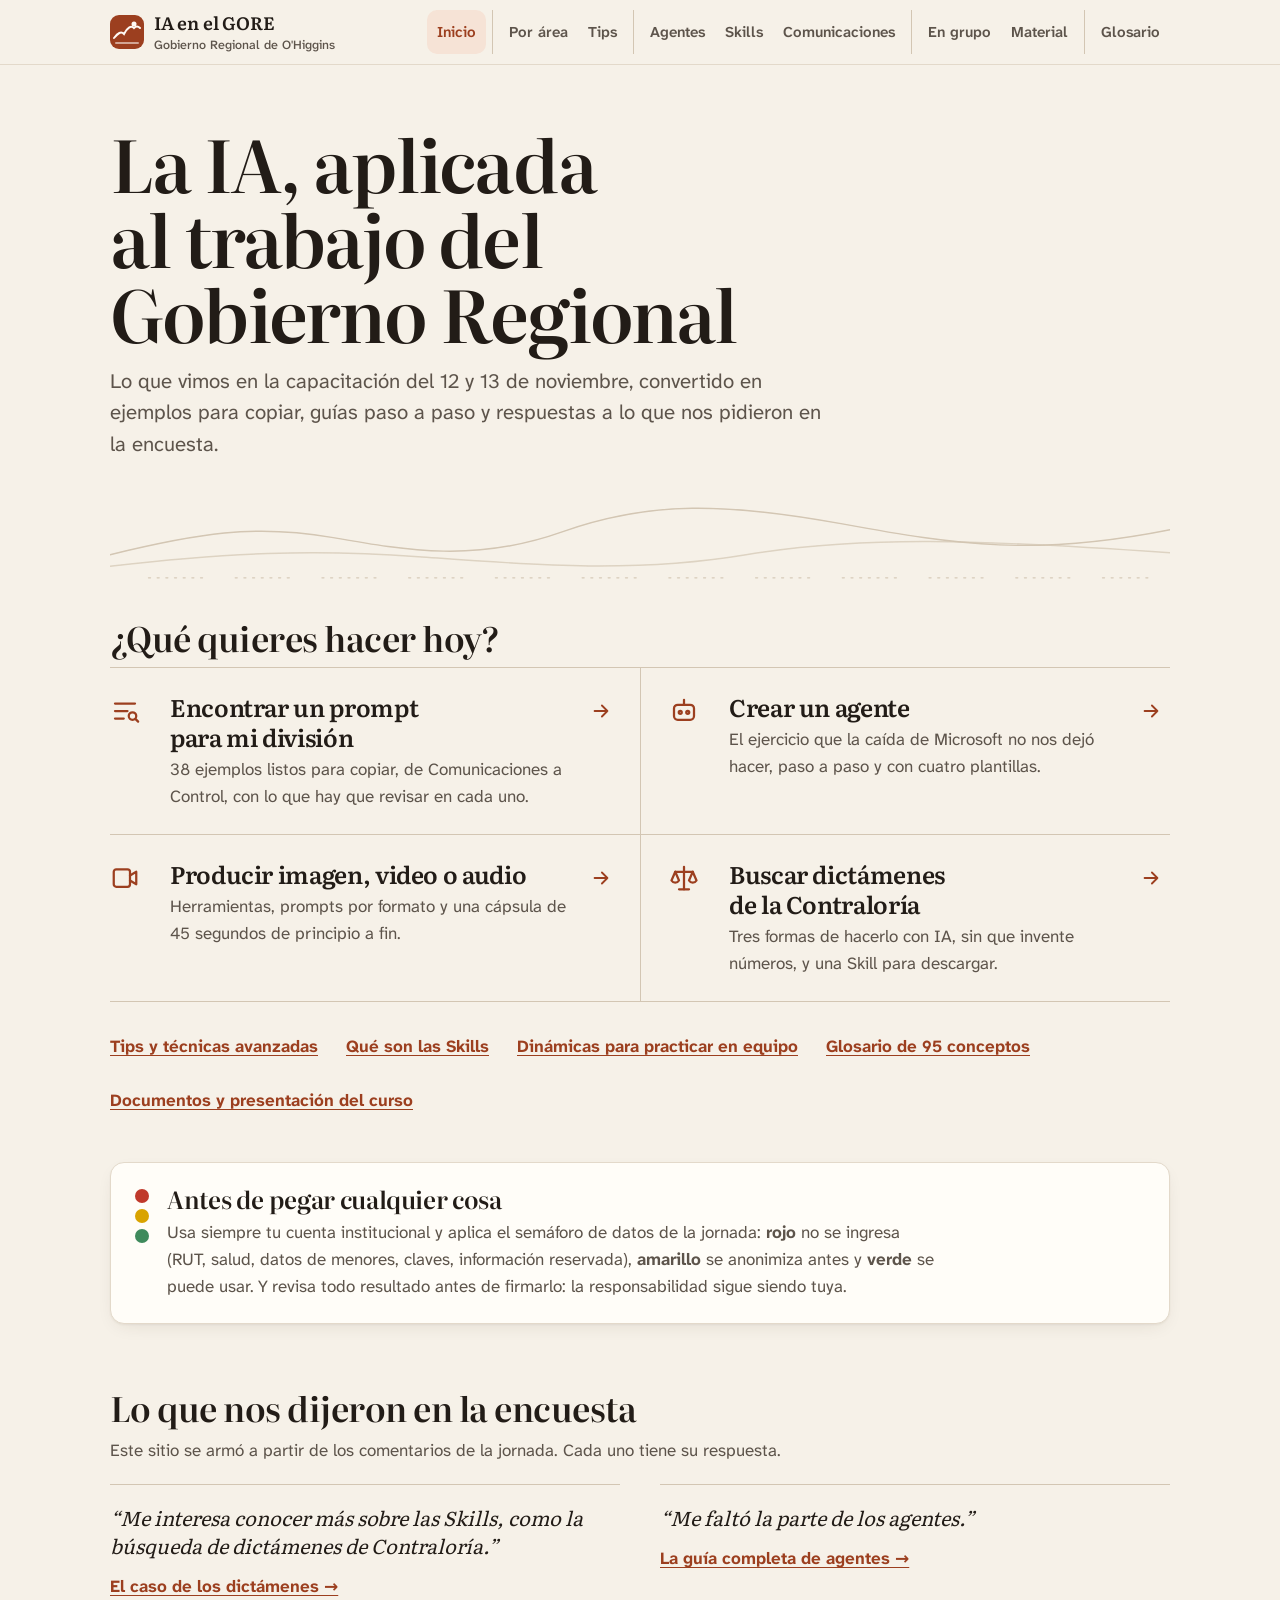
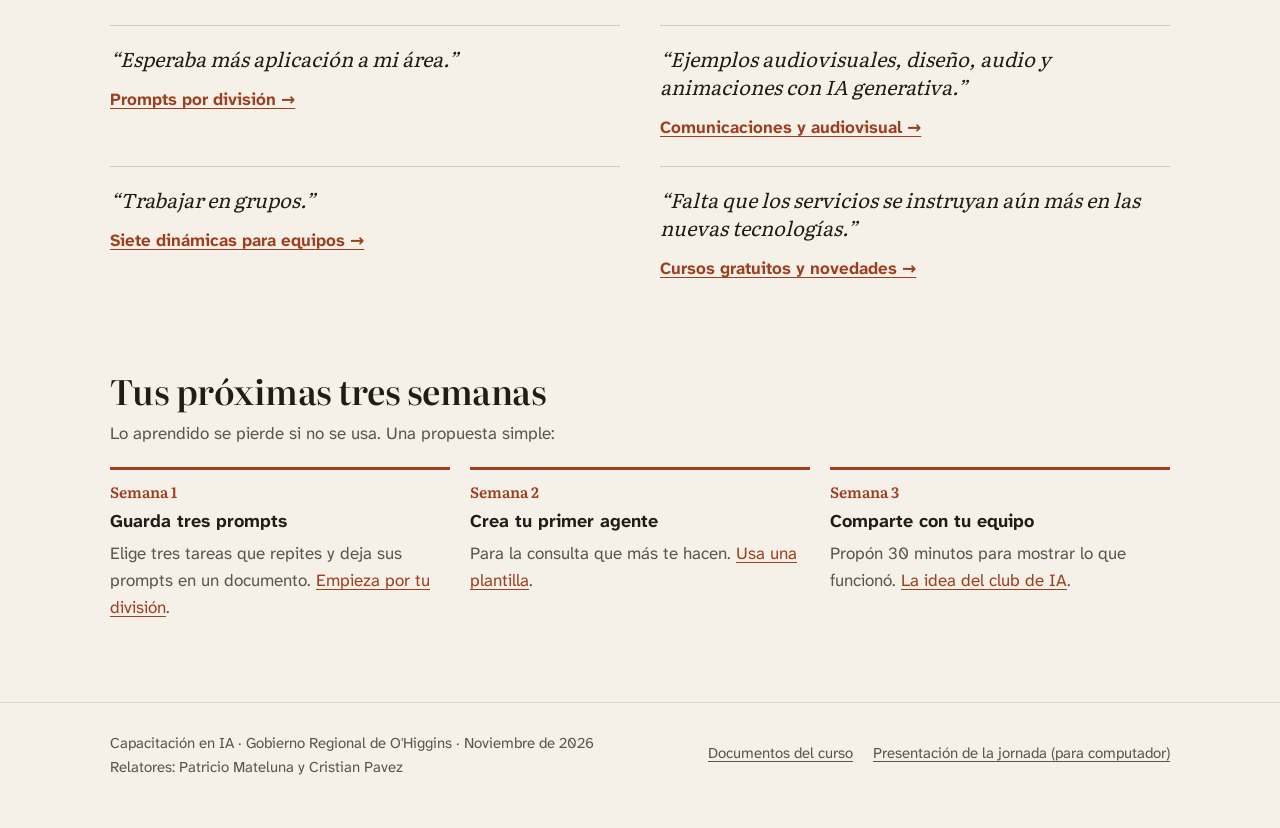
==== commit a82db625: "Rediseño: identidad cálida, Por área plegable y compartible, menú agrupado, accesibilidad y HTML sin" ====
--- a/index.html
+++ b/index.html
@@ -1,95 +1,88 @@
 <!doctype html>
-<html lang="es">
+<html lang="es" id="top">
 <head>
 <meta charset="utf-8">
 <meta name="viewport" content="width=device-width, initial-scale=1">
 <title>IA en el GORE O'Higgins</title>
-<meta name="description" content="Ejemplos prácticos, prompts, guías de agentes y Skills, IA para comunicaciones y glosario para funcionarios del Gobierno Regional de O'Higgins.">
+<meta name="description" content="Ejemplos prácticos, prompts por división, guías de agentes y Skills, IA para comunicaciones y glosario para funcionarios del Gobierno Regional de O'Higgins.">
+<meta name="theme-color" content="#f6f1e8">
+<link rel="preload" href="assets/fonts/literata.woff2" as="font" type="font/woff2" crossorigin>
 <link rel="stylesheet" href="assets/site.css">
 </head>
 <body>
-<header id="site-head"></header>
-<main class="wrap">
+<!--@header--><a class="skip" href="#contenido">Saltar al contenido</a><header class="site-head"><div class="wrap"><a class="brand" href="index.html"><svg viewBox="0 0 34 34" aria-hidden="true"><rect width="34" height="34" rx="9" fill="var(--accent)"/><path d="M4 23c4-5 7-7 10-4 3-6 7-9 10-6 2-2 4-2 6 0" fill="none" stroke="var(--accent-ink)" stroke-width="2" stroke-linecap="round"/><path d="M6 28h22" stroke="var(--accent-ink)" stroke-width="2" stroke-linecap="round" opacity=".55"/><circle cx="24" cy="9" r="2.5" fill="var(--accent-ink)"/></svg><span><b>IA en el GORE</b><small>Gobierno Regional de O'Higgins</small></span></a><nav class="nav" aria-label="Secciones"><div class="grp"><span class="gl">General</span><ul><li><a href="index.html" aria-current="page">Inicio</a></li></ul></div><div class="grp"><span class="gl">Usar</span><ul><li><a href="areas.html">Por área</a></li><li><a href="tips.html">Tips</a></li></ul></div><div class="grp"><span class="gl">Crear</span><ul><li><a href="agentes.html">Agentes</a></li><li><a href="skills.html">Skills</a></li><li><a href="comunicaciones.html">Comunicaciones</a></li></ul></div><div class="grp"><span class="gl">Practicar</span><ul><li><a href="grupos.html">En grupo</a></li><li><a href="material.html">Material</a></li></ul></div><div class="grp"><span class="gl">Consultar</span><ul><li><a href="glosario.html">Glosario</a></li></ul></div></nav><details class="menu"><summary><svg viewBox="0 0 24 24" fill="none" stroke="currentColor" stroke-width="2" stroke-linecap="round" aria-hidden="true"><path d="M4 7h16M4 12h16M4 17h16"/></svg>Secciones</summary><div class="panel"><nav class="nav" aria-label="Secciones del sitio"><div class="grp"><span class="gl">General</span><ul><li><a href="index.html" aria-current="page">Inicio</a></li></ul></div><div class="grp"><span class="gl">Usar</span><ul><li><a href="areas.html">Por área</a></li><li><a href="tips.html">Tips</a></li></ul></div><div class="grp"><span class="gl">Crear</span><ul><li><a href="agentes.html">Agentes</a></li><li><a href="skills.html">Skills</a></li><li><a href="comunicaciones.html">Comunicaciones</a></li></ul></div><div class="grp"><span class="gl">Practicar</span><ul><li><a href="grupos.html">En grupo</a></li><li><a href="material.html">Material</a></li></ul></div><div class="grp"><span class="gl">Consultar</span><ul><li><a href="glosario.html">Glosario</a></li></ul></div></nav></div></details></div></header><!--/@header-->
+<main id="contenido" class="wrap">
 
 <section class="hero">
-  <p class="kicker">Gobierno Regional de O'Higgins · Después de la capacitación</p>
-  <h1>Inteligencia artificial para el trabajo del Gobierno Regional</h1>
-  <p class="lead">Ejemplos para copiar y adaptar a tu área, guías paso a paso para crear agentes y Skills, IA generativa para contenido audiovisual y un glosario para seguir aprendiendo.</p>
-  <div class="cta">
-    <a class="btn" href="areas.html">Ver ejemplos de mi área</a>
-    <a class="btn ghost" href="material.html">Documentos y presentación del curso</a>
-  </div>
+  <h1>La IA, aplicada al trabajo del Gobierno Regional</h1>
+  <p class="lead">Lo que vimos en la capacitación del 12 y 13 de noviembre, convertido en ejemplos para copiar, guías paso a paso y respuestas a lo que nos pidieron en la encuesta.</p>
+  <svg class="valle" viewBox="0 0 1100 90" preserveAspectRatio="none" aria-hidden="true" fill="none" stroke="currentColor" stroke-width="1.5" stroke-linecap="round">
+    <path d="M0 62 C90 40 150 30 230 44 S380 70 470 38 S640 8 760 30 S960 64 1100 36"/>
+    <path d="M0 74 C120 60 210 56 320 64 S540 82 660 62 S900 46 1100 60" opacity=".7"/>
+    <path d="M40 86h60M130 86h60M220 86h60M310 86h60M400 86h60M490 86h60M580 86h60M670 86h60M760 86h60M850 86h60M940 86h60M1030 86h50" stroke-dasharray="2 7" opacity=".9"/>
+  </svg>
 </section>
 
-<h2 style="margin-top:20px">Explora</h2>
-<div class="grid g3">
-  <a class="card" href="areas.html">
-    <div class="ch"><span class="ico" aria-hidden="true"><svg viewBox="0 0 24 24" fill="none" stroke="currentColor" stroke-width="2" stroke-linecap="round" stroke-linejoin="round"><rect x="3" y="3" width="7" height="7" rx="1.5"/><rect x="14" y="3" width="7" height="7" rx="1.5"/><rect x="3" y="14" width="7" height="7" rx="1.5"/><rect x="14" y="14" width="7" height="7" rx="1.5"/></svg></span><h3>Ejemplos por área</h3></div>
-    <p>Más de 35 prompts listos para copiar, ordenados por división: comunicaciones, jurídica, inversión, planificación, compras, personas y más.</p>
-    <span class="go">Ver ejemplos →</span>
+<h2>¿Qué quieres hacer hoy?</h2>
+<div class="tasks">
+  <a class="task" href="areas.html">
+    <svg class="i" viewBox="0 0 24 24" fill="none" stroke="currentColor" stroke-width="1.8" stroke-linecap="round" stroke-linejoin="round" aria-hidden="true"><path d="M4 6h16M4 12h10M4 18h7"/><circle cx="18" cy="16" r="3"/><path d="m20.5 18.5 2 2"/></svg>
+    <div><h3>Encontrar un prompt para mi división</h3><p><!--@nprompts-->38<!--/@nprompts--> ejemplos listos para copiar, de Comunicaciones a Control, con lo que hay que revisar en cada uno.</p></div>
+    <svg class="arr" viewBox="0 0 24 24" fill="none" stroke="currentColor" stroke-width="2" stroke-linecap="round" stroke-linejoin="round" aria-hidden="true"><path d="M5 12h14M13 6l6 6-6 6"/></svg>
   </a>
-  <a class="card" href="agentes.html">
-    <div class="ch"><span class="ico" aria-hidden="true"><svg viewBox="0 0 24 24" fill="none" stroke="currentColor" stroke-width="2" stroke-linecap="round" stroke-linejoin="round"><rect x="4" y="7" width="16" height="12" rx="3"/><path d="M12 3v4"/><circle cx="9" cy="13" r="1.2"/><circle cx="15" cy="13" r="1.2"/></svg></span><h3>Agentes</h3></div>
-    <p>La parte que quedó pendiente por la caída de Microsoft: cómo crear un agente en Copilot Chat, con cuatro plantillas para el GORE.</p>
-    <span class="go">Crear un agente →</span>
+  <a class="task" href="agentes.html">
+    <svg class="i" viewBox="0 0 24 24" fill="none" stroke="currentColor" stroke-width="1.8" stroke-linecap="round" stroke-linejoin="round" aria-hidden="true"><rect x="4" y="7" width="16" height="12" rx="3"/><path d="M12 3v4"/><circle cx="9" cy="13" r="1.2"/><circle cx="15" cy="13" r="1.2"/></svg>
+    <div><h3>Crear un agente</h3><p>El ejercicio que la caída de Microsoft no nos dejó hacer, paso a paso y con cuatro plantillas.</p></div>
+    <svg class="arr" viewBox="0 0 24 24" fill="none" stroke="currentColor" stroke-width="2" stroke-linecap="round" stroke-linejoin="round" aria-hidden="true"><path d="M5 12h14M13 6l6 6-6 6"/></svg>
   </a>
-  <a class="card" href="skills.html">
-    <div class="ch"><span class="ico" aria-hidden="true"><svg viewBox="0 0 24 24" fill="none" stroke="currentColor" stroke-width="2" stroke-linecap="round" stroke-linejoin="round"><path d="M14 3H6a2 2 0 0 0-2 2v14a2 2 0 0 0 2 2h12a2 2 0 0 0 2-2V9z"/><path d="M14 3v6h6"/><path d="M8 13h8M8 17h5"/></svg></span><h3>Skills</h3></div>
-    <p>Qué son, cómo se crean y el caso de la búsqueda de dictámenes de la Contraloría. Incluye tres Skills para descargar.</p>
-    <span class="go">Conocer las Skills →</span>
+  <a class="task" href="comunicaciones.html">
+    <svg class="i" viewBox="0 0 24 24" fill="none" stroke="currentColor" stroke-width="1.8" stroke-linecap="round" stroke-linejoin="round" aria-hidden="true"><rect x="3" y="5" width="13" height="14" rx="2"/><path d="m16 10 5-3v10l-5-3"/></svg>
+    <div><h3>Producir imagen, video o audio</h3><p>Herramientas, prompts por formato y una cápsula de 45 segundos de principio a fin.</p></div>
+    <svg class="arr" viewBox="0 0 24 24" fill="none" stroke="currentColor" stroke-width="2" stroke-linecap="round" stroke-linejoin="round" aria-hidden="true"><path d="M5 12h14M13 6l6 6-6 6"/></svg>
   </a>
-  <a class="card" href="comunicaciones.html">
-    <div class="ch"><span class="ico" aria-hidden="true"><svg viewBox="0 0 24 24" fill="none" stroke="currentColor" stroke-width="2" stroke-linecap="round" stroke-linejoin="round"><rect x="3" y="5" width="13" height="14" rx="2"/><path d="m16 10 5-3v10l-5-3"/></svg></span><h3>Comunicaciones y audiovisual</h3></div>
-    <p>Imagen, diseño, video, voz, música y animación con IA generativa. Flujo completo para una cápsula de video y reglas de uso institucional.</p>
-    <span class="go">Ver ejemplos creativos →</span>
-  </a>
-  <a class="card" href="tips.html">
-    <div class="ch"><span class="ico" aria-hidden="true"><svg viewBox="0 0 24 24" fill="none" stroke="currentColor" stroke-width="2" stroke-linecap="round" stroke-linejoin="round"><path d="M9 18h6M10 21h4"/><path d="M12 3a6 6 0 0 0-4 10.5c.7.7 1 1.5 1 2.5h6c0-1 .3-1.8 1-2.5A6 6 0 0 0 12 3z"/></svg></span><h3>Tips y buenas prácticas</h3></div>
-    <p>Trucos para mejores respuestas, cómo verificar, errores comunes, técnicas avanzadas y cursos gratuitos para seguir aprendiendo.</p>
-    <span class="go">Ver tips →</span>
-  </a>
-  <a class="card" href="grupos.html">
-    <div class="ch"><span class="ico" aria-hidden="true"><svg viewBox="0 0 24 24" fill="none" stroke="currentColor" stroke-width="2" stroke-linecap="round" stroke-linejoin="round"><circle cx="9" cy="8" r="3"/><circle cx="17" cy="9" r="2.5"/><path d="M3 20c0-3.3 2.7-6 6-6s6 2.7 6 6"/><path d="M15 14.3c.6-.2 1.3-.3 2-.3 2.8 0 5 2.2 5 5"/></svg></span><h3>Trabajo en grupo</h3></div>
-    <p>Siete dinámicas para practicar IA en equipo dentro de tu unidad, con roles, tiempos y una pauta para evaluar respuestas.</p>
-    <span class="go">Ver dinámicas →</span>
-  </a>
-  <a class="card" href="glosario.html">
-    <div class="ch"><span class="ico" aria-hidden="true"><svg viewBox="0 0 24 24" fill="none" stroke="currentColor" stroke-width="2" stroke-linecap="round" stroke-linejoin="round"><path d="M4 5a2 2 0 0 1 2-2h13v16H6a2 2 0 0 0-2 2z"/><path d="M4 19V5"/><path d="M9 8h6"/></svg></span><h3>Glosario básico y avanzado</h3></div>
-    <p>Más de 90 conceptos, desde «prompt» hasta «inyección de instrucciones» o «base de datos vectorial», con buscador.</p>
-    <span class="go">Abrir glosario →</span>
-  </a>
-  <a class="card" href="material.html">
-    <div class="ch"><span class="ico" aria-hidden="true"><svg viewBox="0 0 24 24" fill="none" stroke="currentColor" stroke-width="2" stroke-linecap="round" stroke-linejoin="round"><path d="M12 3v12"/><path d="m7 10 5 5 5-5"/><path d="M5 21h14"/></svg></span><h3>Material del curso</h3></div>
-    <p>Los diez documentos ficticios de los ejercicios (K1 a K10) y la presentación de la jornada del 12 y 13 de noviembre.</p>
-    <span class="go">Descargar →</span>
+  <a class="task" href="skills.html#dictamenes">
+    <svg class="i" viewBox="0 0 24 24" fill="none" stroke="currentColor" stroke-width="1.8" stroke-linecap="round" stroke-linejoin="round" aria-hidden="true"><path d="M12 3v18M5 7h14"/><path d="m5 7-3 7a3.5 3.5 0 0 0 6 0z"/><path d="m19 7-3 7a3.5 3.5 0 0 0 6 0z"/><path d="M8 21h8"/></svg>
+    <div><h3>Buscar dictámenes de la Contraloría</h3><p>Tres formas de hacerlo con IA, sin que invente números, y una Skill para descargar.</p></div>
+    <svg class="arr" viewBox="0 0 24 24" fill="none" stroke="currentColor" stroke-width="2" stroke-linecap="round" stroke-linejoin="round" aria-hidden="true"><path d="M5 12h14M13 6l6 6-6 6"/></svg>
   </a>
 </div>
+<ul class="also" aria-label="Más secciones">
+  <li><a href="tips.html">Tips y técnicas avanzadas</a></li>
+  <li><a href="skills.html">Qué son las Skills</a></li>
+  <li><a href="grupos.html">Dinámicas para practicar en equipo</a></li>
+  <li><a href="glosario.html">Glosario de <!--@nglos-->95<!--/@nglos--> conceptos</a></li>
+  <li><a href="material.html">Documentos y presentación del curso</a></li>
+</ul>
 
-<h2>Lo que nos dijeron y dónde está la respuesta</h2>
-<p class="sub">Este sitio se armó a partir de los comentarios de la encuesta de la jornada.</p>
-<div class="feedback">
-  <div class="fb"><q>Me interesa conocer más sobre las Skills, como la búsqueda de dictámenes de Contraloría.</q><a href="skills.html#dictamenes">Caso dictámenes CGR →</a></div>
-  <div class="fb"><q>Me faltó la parte de los agentes.</q><a href="agentes.html">Guía completa de agentes →</a></div>
-  <div class="fb"><q>Esperaba más aplicación a mi área.</q><a href="areas.html">Ejemplos por división →</a></div>
-  <div class="fb"><q>Ejemplos audiovisuales, diseño, audio y animaciones con IA generativa.</q><a href="comunicaciones.html">Comunicaciones y audiovisual →</a></div>
-  <div class="fb"><q>Trabajar en grupos.</q><a href="grupos.html">Dinámicas para equipos →</a></div>
-  <div class="fb"><q>Falta que los servicios se instruyan aún más en las nuevas tecnologías.</q><a href="tips.html#aprender">Cursos gratuitos y novedades →</a></div>
+<div class="rule">
+  <div class="sem" aria-hidden="true"><i class="r"></i><i class="y"></i><i class="g"></i></div>
+  <div>
+    <h2>Antes de pegar cualquier cosa</h2>
+    <p>Usa siempre tu cuenta institucional y aplica el semáforo de datos de la jornada: <b>rojo</b> no se ingresa (RUT, salud, datos de menores, claves, información reservada), <b>amarillo</b> se anonimiza antes y <b>verde</b> se puede usar. Y revisa todo resultado antes de firmarlo: la responsabilidad sigue siendo tuya.</p>
+  </div>
 </div>
 
-<h2>Empieza en tres pasos</h2>
-<ol class="steps">
-  <li><b>Entra a Copilot Chat con tu cuenta institucional</b><span>En <a href="https://m365.cloud.microsoft/chat" target="_blank" rel="noopener">m365.cloud.microsoft/chat</a> o desde Edge, Teams u Outlook. Verifica que aparezca el escudo verde de protección de datos empresariales.</span></li>
-  <li><b>Elige un ejemplo de tu área y adáptalo</b><span>Copia el prompt, cambia lo que está entre [corchetes] y adjunta tu documento si corresponde.</span></li>
-  <li><b>Revisa antes de usar</b><span>Contrasta cifras, fechas, normas y nombres con el documento original. La responsabilidad del resultado sigue siendo tuya.</span></li>
+<h2>Lo que nos dijeron en la encuesta</h2>
+<p class="sub">Este sitio se armó a partir de los comentarios de la jornada. Cada uno tiene su respuesta.</p>
+<ul class="feedback">
+  <li><q>Me interesa conocer más sobre las Skills, como la búsqueda de dictámenes de Contraloría.</q><a href="skills.html#dictamenes">El caso de los dictámenes →</a></li>
+  <li><q>Me faltó la parte de los agentes.</q><a href="agentes.html">La guía completa de agentes →</a></li>
+  <li><q>Esperaba más aplicación a mi área.</q><a href="areas.html">Prompts por división →</a></li>
+  <li><q>Ejemplos audiovisuales, diseño, audio y animaciones con IA generativa.</q><a href="comunicaciones.html">Comunicaciones y audiovisual →</a></li>
+  <li><q>Trabajar en grupos.</q><a href="grupos.html">Siete dinámicas para equipos →</a></li>
+  <li><q>Falta que los servicios se instruyan aún más en las nuevas tecnologías.</q><a href="tips.html#aprender">Cursos gratuitos y novedades →</a></li>
+</ul>
+
+<h2>Tus próximas tres semanas</h2>
+<p class="sub">Lo aprendido se pierde si no se usa. Una propuesta simple:</p>
+<ol class="next">
+  <li><b>Guarda tres prompts</b><span>Elige tres tareas que repites y deja sus prompts en un documento. <a href="areas.html">Empieza por tu división</a>.</span></li>
+  <li><b>Crea tu primer agente</b><span>Para la consulta que más te hacen. <a href="agentes.html#plantillas">Usa una plantilla</a>.</span></li>
+  <li><b>Comparte con tu equipo</b><span>Propón 30 minutos para mostrar lo que funcionó. <a href="grupos.html#club">La idea del club de IA</a>.</span></li>
 </ol>
 
-<div class="callout warn">
-  <b>Regla de oro</b>
-  <p>Nunca ingreses datos personales o sensibles (RUT, salud, situación socioeconómica, datos de menores), claves ni información reservada en una herramienta de IA sin autorización expresa. Ante la duda, usa el semáforo del módulo 3: rojo no se ingresa, amarillo se anonimiza, verde se puede usar.</p>
-</div>
-
 </main>
-<footer id="site-foot"></footer>
-<script src="assets/site.js"></script>
+<!--@footer--><footer class="site-foot"><div class="wrap"><p class="m0">Capacitación en IA · Gobierno Regional de O'Higgins · Noviembre de 2026<br>Relatores: Patricio Mateluna y Cristian Pavez</p><ul><li><a href="material.html">Documentos del curso</a></li><li><a href="Presentacion_Relator.html">Presentación de la jornada (para computador)</a></li></ul></div></footer><a class="totop" href="#top" aria-label="Volver arriba"><svg viewBox="0 0 24 24" fill="none" stroke="currentColor" stroke-width="2" stroke-linecap="round" stroke-linejoin="round" aria-hidden="true"><path d="M12 19V5M5 12l7-7 7 7"/></svg></a><!--/@footer-->
+<script src="assets/site.js" defer></script>
 </body>
 </html>
--- a/assets/site.css
+++ b/assets/site.css
@@ -1,166 +1,291 @@
+/* IA en el GORE O'Higgins · Mundo visual "cuaderno del valle":
+   papel cálido, greda (terracota) para la acción, verde viña para lo institucional,
+   Literata en títulos y Atkinson Hyperlegible Next en el texto. */
+@font-face{font-family:"Literata";src:url(fonts/literata.woff2) format("woff2-variations");font-weight:200 900;font-style:normal;font-display:swap}
+@font-face{font-family:"Atkinson";src:url(fonts/atkinson.woff2) format("woff2-variations");font-weight:200 800;font-style:normal;font-display:swap}
+@font-face{font-family:"Atkinson";src:url(fonts/atkinson-italic.woff2) format("woff2-variations");font-weight:200 800;font-style:italic;font-display:swap}
+
 :root{
-  --bg:#eef0ec;--card:#ffffff;--ink:#14181f;--muted:#56606c;--line:#d9dcd4;
-  --accent:#0f5c4d;--accent-2:#e3f0ec;--accent-ink:#ffffff;
-  --warn:#8a4b00;--warn-2:#fbf0df;--bad:#9b2c2c;--bad-2:#fbe9e7;--info:#2a5aa8;--info-2:#e7eefa;
-  --code:#f5f6f2;--radius:16px
+  --bg:#f6f1e8;--paper:#fffdf8;--ink:#221c17;--muted:#5d544b;--line:#e3d9ca;--line-2:#d3c6b3;
+  --accent:#9c3f1f;--accent-2:#f6e3d6;--accent-ink:#fffaf5;
+  --vine:#2f5b45;--vine-2:#e2ede4;
+  --warn:#7d5300;--warn-2:#f7ebcf;--bad:#9b2c2c;--bad-2:#f9e3df;--info:#2d5781;--info-2:#e3ecf5;
+  --code:#f1eadf;--mark:#f5dcb4;
+  --shadow:0 1px 2px rgb(60 40 20 / .05),0 6px 20px -8px rgb(60 40 20 / .14);
+  --r:14px;--measure:70ch;
+  --f-display:"Literata",Georgia,"Times New Roman",serif;
+  --f-text:"Atkinson",system-ui,-apple-system,"Segoe UI",Roboto,Arial,sans-serif;
+  --f-mono:ui-monospace,SFMono-Regular,Menlo,Consolas,monospace;
+  color-scheme:light;
 }
 @media (prefers-color-scheme: dark){:root{
-  --bg:#15181d;--card:#1e232a;--ink:#eef0ec;--muted:#a2abb6;--line:#2f353e;
-  --accent:#5cc2a8;--accent-2:#1c3530;--accent-ink:#0d1b17;
-  --warn:#f0b366;--warn-2:#3a2e1d;--bad:#f19b93;--bad-2:#3a2222;--info:#86a9e8;--info-2:#1f2a3d;--code:#171b20
+  --bg:#191512;--paper:#221d19;--ink:#f3ece2;--muted:#bcb0a2;--line:#352d26;--line-2:#463c33;
+  --accent:#ec9a76;--accent-2:#3a261c;--accent-ink:#1e130d;
+  --vine:#8fc5a6;--vine-2:#1f2e26;
+  --warn:#e9be6c;--warn-2:#352a16;--bad:#f2a199;--bad-2:#3b2220;--info:#9dbde3;--info-2:#1f2a37;
+  --code:#1d1915;--mark:#5a4120;
+  --shadow:0 1px 2px rgb(0 0 0 / .3),0 8px 24px -10px rgb(0 0 0 / .5);
+  color-scheme:dark;
 }}
+
 *{box-sizing:border-box}
-html{scroll-behavior:smooth;-webkit-text-size-adjust:100%}
-@media (prefers-reduced-motion: reduce){html{scroll-behavior:auto}*{transition:none!important}}
-body{margin:0;background:var(--bg);color:var(--ink);font-family:system-ui,-apple-system,"Segoe UI",Roboto,Arial,sans-serif;line-height:1.55;font-size:16px}
-a{color:var(--accent)}
-img,svg{max-width:100%}
-.wrap{max-width:1080px;margin:0 auto;padding:0 16px}
-.narrow{max-width:820px}
-
-/* header */
-.site-head{position:sticky;top:0;z-index:20;background:color-mix(in srgb,var(--bg) 92%,transparent);backdrop-filter:blur(8px);border-bottom:1px solid var(--line)}
-.site-head .wrap{display:flex;align-items:center;gap:18px;height:58px}
-.brand{display:flex;align-items:center;gap:10px;text-decoration:none;color:var(--ink);font-weight:800;white-space:nowrap;font-size:15px}
-.brand .dot{width:28px;height:28px;border-radius:8px;background:var(--accent);color:var(--accent-ink);display:grid;place-items:center;font-size:13px;font-weight:900}
-.nav{display:flex;gap:2px;overflow-x:auto;scrollbar-width:none;flex:1;min-width:0;mask-image:linear-gradient(90deg,#000 92%,transparent)}
-.nav::-webkit-scrollbar{display:none}
-.nav a{text-decoration:none;color:var(--muted);font-weight:600;font-size:14.5px;padding:7px 11px;border-radius:9px;white-space:nowrap}
-.nav a:hover{color:var(--ink);background:var(--card)}
+html{-webkit-text-size-adjust:100%;scroll-padding-top:84px}
+@media (prefers-reduced-motion: no-preference){html{scroll-behavior:smooth}}
+body{margin:0;background:var(--bg);color:var(--ink);font:400 17px/1.6 var(--f-text);font-feature-settings:"kern"}
+::selection{background:var(--accent);color:var(--accent-ink)}
+input,textarea{caret-color:var(--accent)}
+html{scrollbar-color:var(--line-2) var(--bg)}
+a{color:var(--accent);text-decoration-thickness:1px;text-underline-offset:.18em}
+a:hover{text-decoration-thickness:2px}
+:focus-visible{outline:2px solid var(--accent);outline-offset:3px;border-radius:6px}
+code{font:.9em var(--f-mono);background:var(--code);padding:.1em .35em;border-radius:5px}
+.wrap{max-width:1100px;margin:0 auto;padding:0 20px}
+.narrow{max-width:840px}
+@media (max-width:600px){.wrap{padding:0 16px}}
+
+.skip{position:absolute;left:12px;top:-60px;z-index:50;background:var(--ink);color:var(--bg);padding:10px 16px;border-radius:10px;font-weight:700;text-decoration:none}
+.skip:focus{top:10px}
+
+/* ---------- header ---------- */
+.site-head{position:sticky;top:0;z-index:30;background:color-mix(in srgb,var(--bg) 94%,transparent);backdrop-filter:saturate(1.2) blur(10px);border-bottom:1px solid var(--line)}
+.site-head .wrap{display:flex;align-items:center;gap:20px;min-height:64px}
+.brand{display:flex;align-items:center;gap:10px;text-decoration:none;color:var(--ink);white-space:nowrap;min-height:44px}
+.brand svg{width:34px;height:34px;flex:none}
+.brand b{font:600 18px/1.1 var(--f-display);letter-spacing:-.01em}
+.brand small{display:block;font:500 12.5px/1.2 var(--f-text);color:var(--muted)}
+.nav{display:flex;align-items:center;margin-left:auto}
+.nav ul{list-style:none;margin:0;padding:0;display:flex;align-items:center}
+.nav .grp{display:flex;align-items:center}
+.nav .grp+.grp{margin-left:6px;padding-left:6px;border-left:1px solid var(--line-2)}
+.nav .gl{display:none}
+.nav a{display:flex;align-items:center;min-height:44px;padding:0 10px;border-radius:10px;text-decoration:none;color:var(--muted);font-weight:600;font-size:15px;white-space:nowrap}
+.nav a:hover{color:var(--ink);background:var(--paper)}
 .nav a[aria-current="page"]{color:var(--accent);background:var(--accent-2)}
-@media (max-width:720px){.brand .full{display:none}}
-
-/* page header */
-.page-head{padding:40px 0 18px}
-.kicker{font-size:13px;font-weight:800;letter-spacing:.08em;text-transform:uppercase;color:var(--accent);margin:0 0 10px}
-h1{font-size:clamp(30px,5vw,48px);line-height:1.08;margin:0 0 14px;letter-spacing:-.015em;text-wrap:balance}
-h2{font-size:clamp(22px,3vw,28px);line-height:1.2;margin:48px 0 8px;letter-spacing:-.01em;text-wrap:balance}
-h3{font-size:19px;line-height:1.3;margin:0 0 6px}
-.lead{font-size:clamp(17px,2vw,19px);color:var(--muted);margin:0;max-width:760px;text-wrap:pretty}
-.sub{color:var(--muted);margin:0 0 18px;max-width:760px}
+.menu{display:none}
+@media (max-width:1060px){
+  .nav{display:none}
+  .menu{display:block;margin-left:auto;position:static}
+  .menu>summary{list-style:none;cursor:pointer;display:flex;align-items:center;gap:8px;min-height:44px;padding:0 14px;border:1px solid var(--line-2);border-radius:12px;background:var(--paper);font-weight:700}
+  .menu>summary::-webkit-details-marker{display:none}
+  .menu>summary svg{width:18px;height:18px}
+  .menu[open]>summary{border-color:var(--accent);color:var(--accent)}
+  .menu .panel{position:absolute;left:0;right:0;top:100%;background:var(--bg);border-bottom:1px solid var(--line);box-shadow:var(--shadow);padding:8px 16px 18px;max-height:calc(100vh - 64px);overflow:auto}
+  .menu .panel .nav{display:block;margin:0}
+  .menu .panel ul{display:block}
+  .menu .panel .grp{display:block;margin:0;padding:10px 0 0;border:0}
+  .menu .panel .grp+.grp{border-top:1px solid var(--line);margin-top:8px}
+  .menu .panel .gl{display:block;font-size:13px;font-weight:700;color:var(--muted);padding:4px 10px}
+  .menu .panel a{font-size:17px;color:var(--ink)}
+  .menu .panel .grp ul{display:grid;grid-template-columns:repeat(2,minmax(0,1fr));gap:2px}
+}
+@media (max-width:420px){.brand small{display:none}}
+
+/* ---------- type ---------- */
+h1,h2,h3{font-family:var(--f-display);font-weight:600;letter-spacing:-.015em;text-wrap:balance;font-variation-settings:"opsz" 72}
+h1{font-size:clamp(34px,5.4vw,58px);line-height:1.04;margin:0 0 16px;letter-spacing:-.025em}
+h2{font-size:clamp(25px,3.2vw,34px);line-height:1.15;margin:64px 0 10px}
+h3{font-size:20px;line-height:1.25;margin:0 0 6px;font-variation-settings:"opsz" 24}
 p{text-wrap:pretty}
-section{scroll-margin-top:72px}
-
-/* toc */
-.toc{display:flex;flex-wrap:wrap;gap:8px;margin:22px 0 4px}
-.toc a{font-size:14px;font-weight:700;text-decoration:none;border:1px solid var(--line);background:var(--card);padding:6px 12px;border-radius:999px}
-.toc a:hover{border-color:var(--accent)}
-
-/* cards */
-.grid{display:grid;gap:14px}
+.lead{font-size:clamp(18px,2vw,20.5px);line-height:1.55;color:var(--muted);margin:0;max-width:62ch}
+.sub{color:var(--muted);margin:0 0 20px;max-width:var(--measure)}
+section{scroll-margin-top:84px}
+.page-head{padding:52px 0 8px}
+.page-head .lead{margin-bottom:4px}
+
+/* ---------- in-page toc ---------- */
+.toc-nav{display:flex;flex-wrap:wrap;gap:8px;margin:24px 0 0;padding:0;list-style:none}
+.toc-nav a{display:inline-flex;align-items:center;min-height:40px;font-size:15px;font-weight:700;text-decoration:none;color:var(--ink);border:1px solid var(--line-2);background:var(--paper);padding:0 14px;border-radius:999px}
+.toc-nav a:hover{border-color:var(--accent);color:var(--accent)}
+@media (pointer:coarse){.toc-nav a{min-height:44px}}
+
+/* ---------- surfaces ---------- */
+.grid{display:grid;gap:16px}
 .g2{grid-template-columns:repeat(2,minmax(0,1fr))}
 .g3{grid-template-columns:repeat(3,minmax(0,1fr))}
 .g4{grid-template-columns:repeat(4,minmax(0,1fr))}
-@media (max-width:900px){.g3,.g4{grid-template-columns:repeat(2,minmax(0,1fr))}}
-@media (max-width:620px){.g2,.g3,.g4{grid-template-columns:1fr}}
-.card{background:var(--card);border:1px solid var(--line);border-radius:var(--radius);padding:20px 20px 18px;min-width:0}
+@media (max-width:920px){.g3,.g4{grid-template-columns:repeat(2,minmax(0,1fr))}}
+@media (max-width:640px){.g2,.g3,.g4{grid-template-columns:1fr}}
+.card{background:var(--paper);border:1px solid var(--line);border-radius:var(--r);padding:20px 22px;min-width:0}
 .card p{margin:0 0 8px;color:var(--muted)}
 .card p:last-child{margin-bottom:0}
 .card ul,.card ol{margin:6px 0 0;padding-left:20px;color:var(--muted)}
-.card li{margin:3px 0}
-a.card{text-decoration:none;color:inherit;display:flex;flex-direction:column;gap:6px;transition:border-color .15s,transform .15s}
-a.card:hover,a.card:focus-visible{border-color:var(--accent);transform:translateY(-2px);outline:none}
-a.card .go{margin-top:auto;padding-top:8px;font-weight:700;color:var(--accent);font-size:14.5px}
-.ch{display:flex;align-items:center;gap:10px;margin-bottom:2px}
-.ch h3{margin:0}
-.ico{color:var(--accent);display:flex;flex:none}
-.ico svg{width:22px;height:22px}
-.card.hl{border:2px solid var(--accent)}
-
-/* badges */
-.tags{display:flex;gap:6px;flex-wrap:wrap;margin:2px 0 8px}
-.tag{font-size:12px;font-weight:800;padding:2px 8px;border-radius:6px;background:var(--accent-2);color:var(--accent);white-space:nowrap}
-.tag.info{background:var(--info-2);color:var(--info)}
-.tag.warn{background:var(--warn-2);color:var(--warn)}
-.tag.bad{background:var(--bad-2);color:var(--bad)}
-.tag.muted{background:var(--code);color:var(--muted);border:1px solid var(--line)}
+.card li{margin:4px 0}
+.card.hl{border-color:var(--accent);box-shadow:var(--shadow)}
+.stack>*+*{margin-top:12px}
+
+/* tags: one meaning each */
+.tags{display:flex;gap:6px;flex-wrap:wrap;margin:0 0 8px}
+.tag{display:inline-block;font-size:13px;font-weight:700;padding:2px 9px;border-radius:7px;background:var(--code);color:var(--muted);border:1px solid var(--line);white-space:nowrap;line-height:1.5}
+.tag.ok{background:var(--vine-2);color:var(--vine);border-color:transparent}
+.tag.warn{background:var(--warn-2);color:var(--warn);border-color:transparent}
+.tag.bad{background:var(--bad-2);color:var(--bad);border-color:transparent}
+.tag.adv{background:var(--info-2);color:var(--info);border-color:transparent}
 
 /* callouts */
-.callout{border-radius:14px;padding:16px 18px;margin:18px 0;background:var(--accent-2);border:1px solid color-mix(in srgb,var(--accent) 25%,transparent)}
-.callout.warn{background:var(--warn-2);border-color:color-mix(in srgb,var(--warn) 30%,transparent)}
-.callout.info{background:var(--info-2);border-color:color-mix(in srgb,var(--info) 30%,transparent)}
+.callout{border-radius:var(--r);padding:18px 20px;margin:20px 0;background:var(--vine-2);color:var(--ink)}
+.callout.warn{background:var(--warn-2)}
+.callout.info{background:var(--info-2)}
+.callout>p,.callout li{max-width:var(--measure)}
 .callout p{margin:0 0 6px}.callout p:last-child{margin:0}
-.callout>b:first-child{display:block;margin-bottom:4px}
+.callout .t{display:block;font:600 19px/1.3 var(--f-display);margin:0 0 6px}
 .callout ul{margin:6px 0 0;padding-left:20px}
+.callout li{margin:4px 0}
 
 /* steps */
-.steps{counter-reset:s;list-style:none;padding:0;margin:16px 0;display:grid;gap:10px}
-.steps>li{counter-increment:s;position:relative;background:var(--card);border:1px solid var(--line);border-radius:14px;padding:14px 16px 14px 60px}
-.steps>li::before{content:counter(s);position:absolute;left:16px;top:13px;width:30px;height:30px;border-radius:50%;background:var(--accent);color:var(--accent-ink);display:grid;place-items:center;font-weight:800;font-size:15px}
-.steps>li b{display:block}
+.steps{counter-reset:s;list-style:none;padding:0;margin:18px 0;display:grid;gap:10px}
+.steps>li{counter-increment:s;position:relative;background:var(--paper);border:1px solid var(--line);border-radius:var(--r);padding:16px 18px 16px 64px}
+.steps>li::before{content:counter(s);position:absolute;left:18px;top:15px;width:32px;height:32px;border-radius:50%;background:var(--accent);color:var(--accent-ink);display:grid;place-items:center;font:700 16px/1 var(--f-display)}
+.steps>li b{display:block;font-weight:700}
 .steps>li span{color:var(--muted)}
 
 /* prompts */
-.prompt{position:relative;margin:10px 0 4px}
-.prompt pre{margin:0;background:var(--code);border:1px solid var(--line);border-radius:12px;padding:14px 16px 14px;white-space:pre-wrap;word-wrap:break-word;font:14.5px/1.55 ui-monospace,SFMono-Regular,Menlo,Consolas,monospace;color:var(--ink);max-height:420px;overflow:auto}
-.prompt .lbl{font-size:12.5px;font-weight:800;color:var(--muted);text-transform:uppercase;letter-spacing:.05em;margin:0 0 6px;display:flex;justify-content:space-between;align-items:center;gap:8px}
-.copy{font:inherit;font-size:13px;font-weight:700;text-transform:none;letter-spacing:0;border:1px solid var(--line);background:var(--card);color:var(--accent);border-radius:8px;padding:4px 10px;cursor:pointer}
+.prompt{margin:10px 0 4px}
+.prompt .lbl{display:flex;justify-content:space-between;align-items:center;gap:10px;margin:0 0 6px;font-size:14px;font-weight:700;color:var(--muted)}
+.prompt pre{margin:0;background:var(--code);border:1px solid var(--line);border-radius:12px;padding:14px 16px;white-space:pre-wrap;overflow-wrap:anywhere;font:14.5px/1.6 var(--f-mono);color:var(--ink)}
+mark{background:var(--mark);color:var(--ink);border-radius:4px;padding:0 .15em}
+.copy{display:inline-flex;align-items:center;gap:6px;font:700 14px/1 var(--f-text);min-height:40px;padding:0 14px;border:1px solid var(--line-2);background:var(--paper);color:var(--accent);border-radius:10px;cursor:pointer;flex:none}
+.copy svg{width:16px;height:16px}
 .copy:hover{border-color:var(--accent)}
-.copy.ok{background:var(--accent);color:var(--accent-ink);border-color:var(--accent)}
+.copy.ok{background:var(--vine);border-color:var(--vine);color:var(--paper)}
+@media (pointer:coarse),(max-width:640px){.copy{min-height:44px}}
+
+/* prompt cards (Por área) */
+.pc{display:flex;flex-direction:column}
+.pc .head{display:flex;justify-content:space-between;align-items:flex-start;gap:12px}
+.pc h3{margin-top:2px}
+.pc .sit{margin:0 0 12px}
+.pc details{margin-top:auto}
+.pc summary{cursor:pointer;display:inline-flex;align-items:center;gap:6px;min-height:44px;font-weight:700;color:var(--accent);list-style:none}
+.pc summary::-webkit-details-marker{display:none}
+.pc summary::before{content:"";width:8px;height:8px;border-right:2px solid currentColor;border-bottom:2px solid currentColor;transform:rotate(-45deg);margin-right:4px;transition:transform .2s}
+.pc details[open] summary::before{transform:rotate(45deg)}
+.check{display:flex;gap:8px;align-items:flex-start;margin:12px 0 0;padding:10px 12px;background:var(--warn-2);border-radius:10px;color:var(--ink);font-size:15.5px}
+.check svg{width:18px;height:18px;flex:none;margin-top:3px;color:var(--warn)}
+.more{display:inline-flex;align-items:center;min-height:44px;font-weight:700}
 
 /* filters */
-.filters{display:flex;flex-wrap:wrap;gap:8px;align-items:center;margin:18px 0}
-.search{flex:1 1 260px;max-width:420px;font:inherit;padding:10px 14px;border:2px solid var(--line);border-radius:12px;background:var(--card);color:var(--ink)}
-.search:focus{outline:none;border-color:var(--accent)}
-.chip{font:inherit;font-size:14px;font-weight:700;border:1px solid var(--line);background:var(--card);color:var(--muted);border-radius:999px;padding:6px 13px;cursor:pointer}
-.chip:hover{color:var(--ink)}
+.filters{padding:14px 0 12px;margin:16px 0 4px;border-bottom:1px solid var(--line)}
+.frow{display:flex;flex-wrap:wrap;gap:10px;align-items:center}
+.search{flex:1 1 280px;max-width:440px;font:inherit;min-height:48px;padding:0 16px;border:2px solid var(--line-2);border-radius:12px;background:var(--paper);color:var(--ink)}
+.search::placeholder{color:var(--muted)}
+.search:focus{border-color:var(--accent)}
+.sel{font:inherit;font-weight:700;min-height:48px;padding:0 40px 0 14px;border:2px solid var(--line-2);border-radius:12px;background:var(--paper) url("data:image/svg+xml,%3Csvg xmlns='http://www.w3.org/2000/svg' width='12' height='8' fill='none' stroke='%239c3f1f' stroke-width='2'%3E%3Cpath d='m1 1 5 5 5-5'/%3E%3C/svg%3E") no-repeat right 14px center;color:var(--ink);appearance:none;max-width:100%}
+.chips{display:flex;flex-wrap:wrap;gap:8px;margin-top:10px}
+.chip{font:inherit;font-size:15px;font-weight:700;min-height:40px;border:1px solid var(--line-2);background:var(--paper);color:var(--muted);border-radius:999px;padding:0 14px;cursor:pointer}
+.chip:hover{color:var(--ink);border-color:var(--ink)}
 .chip[aria-pressed="true"]{background:var(--accent);color:var(--accent-ink);border-color:var(--accent)}
+@media (pointer:coarse){.chip{min-height:44px}}
+.fmeta{display:flex;flex-wrap:wrap;gap:6px 16px;align-items:center;margin-top:10px;font-size:15px;color:var(--muted);min-height:24px}
+.linkbtn{font:inherit;font-weight:700;background:none;border:0;padding:0;color:var(--accent);cursor:pointer;text-decoration:underline;text-underline-offset:.18em;min-height:32px}
+.only-m{display:none}
+@media (max-width:760px){.only-m{display:block}.only-d{display:none!important}}
+.empty{background:var(--paper);border:1px dashed var(--line-2);border-radius:var(--r);padding:28px 24px;text-align:center;margin:24px 0}
+.empty p{margin:0 0 12px;color:var(--muted)}
 .hide{display:none!important}
-.count{font-size:14px;color:var(--muted);margin:0 0 10px}
-
-/* details */
-details.acc{background:var(--card);border:1px solid var(--line);border-radius:14px;margin:10px 0}
-details.acc>summary{cursor:pointer;list-style:none;padding:15px 18px;font-weight:700;display:flex;justify-content:space-between;gap:12px;align-items:center}
+[data-group]>h2{margin-top:44px}
+.ghead{display:flex;align-items:baseline;justify-content:space-between;gap:12px;flex-wrap:wrap}
+
+/* accordions */
+details.acc{background:var(--paper);border:1px solid var(--line);border-radius:var(--r);margin:10px 0}
+details.acc>summary{cursor:pointer;list-style:none;padding:16px 20px;min-height:56px;font-weight:700;display:flex;justify-content:space-between;gap:12px;align-items:center}
 details.acc>summary::-webkit-details-marker{display:none}
-details.acc>summary::after{content:"+";font-size:22px;color:var(--accent);line-height:1}
-details.acc[open]>summary::after{content:"–"}
-details.acc>.in{padding:0 18px 16px}
-details.acc>.in>p{color:var(--muted)}
+details.acc>summary::after{content:"";flex:none;width:9px;height:9px;border-right:2px solid var(--accent);border-bottom:2px solid var(--accent);transform:rotate(45deg);transition:transform .2s}
+details.acc[open]>summary::after{transform:rotate(-135deg)}
+details.acc>.in{padding:0 20px 18px}
+details.acc>.in>p{color:var(--muted);max-width:var(--measure)}
+details.acc .tag{margin-left:auto}
 
 /* tables */
-.tbl{overflow-x:auto;border:1px solid var(--line);border-radius:14px;background:var(--card);margin:14px 0}
-table{border-collapse:collapse;width:100%;font-size:15px}
-th,td{text-align:left;padding:11px 14px;border-bottom:1px solid var(--line);vertical-align:top}
-th{font-size:13px;text-transform:uppercase;letter-spacing:.04em;color:var(--muted);background:var(--code)}
+.tbl{overflow-x:auto;border:1px solid var(--line);border-radius:var(--r);background:var(--paper);margin:16px 0}
+table{border-collapse:collapse;width:100%;font-size:15.5px;font-variant-numeric:tabular-nums}
+th,td{text-align:left;padding:12px 16px;border-bottom:1px solid var(--line);vertical-align:top}
+th{font-size:14px;font-weight:700;color:var(--muted);background:var(--code)}
 tr:last-child td{border-bottom:0}
 
-/* hero */
-.hero{padding:56px 0 26px}
-.hero h1{font-size:clamp(34px,6vw,60px);max-width:900px}
-.hero .lead{font-size:clamp(18px,2.2vw,21px)}
-.cta{display:flex;flex-wrap:wrap;gap:10px;margin-top:24px}
-.btn{display:inline-flex;align-items:center;gap:8px;background:var(--accent);color:var(--accent-ink);text-decoration:none;font-weight:700;border-radius:11px;padding:11px 18px;border:2px solid var(--accent)}
+/* buttons */
+.btn{display:inline-flex;align-items:center;gap:8px;min-height:48px;background:var(--accent);color:var(--accent-ink);text-decoration:none;font-weight:700;border-radius:12px;padding:0 20px;border:2px solid var(--accent)}
+.btn:hover{filter:brightness(1.07)}
 .btn.ghost{background:transparent;color:var(--accent)}
-.btn:hover{filter:brightness(1.08)}
-
-.feedback{display:grid;gap:10px;grid-template-columns:repeat(3,minmax(0,1fr))}
-@media (max-width:900px){.feedback{grid-template-columns:repeat(2,minmax(0,1fr))}}
-@media (max-width:620px){.feedback{grid-template-columns:1fr}}
-.fb{background:var(--card);border:1px solid var(--line);border-radius:14px;padding:14px 16px;display:flex;flex-direction:column;gap:6px}
-.fb q{font-style:italic;color:var(--ink);quotes:"“" "”"}
-.fb a{font-weight:700;font-size:14.5px;text-decoration:none;margin-top:auto}
 
 /* file rows */
-.file{display:grid;grid-template-columns:56px 1fr auto;gap:14px;align-items:center;background:var(--card);border:1px solid var(--line);border-radius:14px;padding:14px 16px}
-.file .code{width:52px;height:52px;border-radius:12px;background:var(--accent-2);color:var(--accent);display:flex;align-items:center;justify-content:center;font-weight:800;font-size:16px}
-.file h3{margin:0;font-size:17px}
-.file p{margin:2px 0 6px;color:var(--muted);font-size:15px}
-.dl{display:inline-flex;align-items:center;gap:6px;text-decoration:none;font-weight:700;border:2px solid var(--accent);border-radius:10px;padding:8px 14px;white-space:nowrap}
+.files{display:grid;gap:12px}
+.file{display:grid;grid-template-columns:56px 1fr auto;gap:16px;align-items:center;background:var(--paper);border:1px solid var(--line);border-radius:var(--r);padding:14px 18px}
+.file .code{width:52px;height:52px;border-radius:12px;background:var(--accent-2);color:var(--accent);display:grid;place-items:center;font:700 16px/1 var(--f-display)}
+.file h3{margin:0;font-size:18px}
+.file p{margin:2px 0 8px;color:var(--muted);font-size:15.5px}
+.dl{display:inline-flex;align-items:center;gap:6px;min-height:44px;text-decoration:none;font-weight:700;border:2px solid var(--accent);border-radius:11px;padding:0 16px;white-space:nowrap}
 .dl:hover{background:var(--accent-2)}
 @media (max-width:600px){.file{grid-template-columns:44px 1fr}.file .code{width:42px;height:42px;font-size:14px}.dl{grid-column:1 / -1;justify-content:center}}
 
 /* glossary */
+.az{display:flex;flex-wrap:wrap;gap:4px;margin:12px 0 0;padding:0;list-style:none}
+.az a{display:grid;place-items:center;min-width:40px;min-height:40px;border-radius:9px;text-decoration:none;font:700 16px/1 var(--f-display);color:var(--accent);background:var(--paper);border:1px solid var(--line)}
+.az a:hover{border-color:var(--accent)}
+@media (pointer:coarse){.az a{min-width:44px;min-height:44px}}
+.letter>h2{margin:40px 0 12px;font-size:30px;color:var(--accent)}
 .gl{display:grid;grid-template-columns:repeat(2,minmax(0,1fr));gap:12px}
 @media (max-width:700px){.gl{grid-template-columns:1fr}}
-.gi{background:var(--card);border:1px solid var(--line);border-radius:14px;padding:14px 16px}
-.gi h3{font-size:18px;margin:0 0 2px;color:var(--accent)}
-.gi p{margin:4px 0 0;color:var(--ink)}
-.gi .ex{color:var(--muted);font-size:15px}
-
-.cmp{display:grid;grid-template-columns:repeat(3,minmax(0,1fr));gap:12px}
+.gi{background:var(--paper);border:1px solid var(--line);border-radius:var(--r);padding:16px 18px;scroll-margin-top:150px}
+.gi:target{border-color:var(--accent);box-shadow:var(--shadow)}
+.gi h3{font-size:19px;margin:0 0 4px}
+.gi p{margin:0;color:var(--ink)}
+.gi .tags{margin:0 0 6px}
+
+/* home */
+.hero{padding:60px 0 8px;position:relative}
+.hero h1{font-size:clamp(38px,6.4vw,72px);max-width:15ch}
+.hero .lead{max-width:56ch}
+.valle{display:block;width:100%;height:auto;margin:34px 0 0;color:var(--line-2)}
+.hero+h2{margin-top:28px}
+.tasks{display:grid;grid-template-columns:repeat(2,minmax(0,1fr));gap:0;border-top:1px solid var(--line-2);margin-top:8px}
+@media (max-width:760px){.hero+h2{margin-top:28px}
+.tasks{grid-template-columns:1fr}}
+.task{display:grid;grid-template-columns:44px 1fr auto;gap:16px;align-items:start;padding:24px 8px 24px 0;border-bottom:1px solid var(--line-2);text-decoration:none;color:var(--ink)}
+.tasks .task:nth-child(odd){padding-right:28px}
+@media (min-width:761px){.tasks .task:nth-child(even){padding-left:28px;border-left:1px solid var(--line-2)}}
+.task svg.i{width:30px;height:30px;color:var(--accent);margin-top:4px}
+.task h3{font-size:24px;margin:0 0 4px}
+.task p{margin:0;color:var(--muted)}
+.task .arr{width:22px;height:22px;color:var(--accent);margin-top:8px;transition:transform .2s}
+.task:hover h3{color:var(--accent)}
+.task:hover .arr{transform:translateX(4px)}
+.also{display:flex;flex-wrap:wrap;gap:10px 28px;margin:22px 0 0;padding:0;list-style:none}
+.also a{display:inline-flex;align-items:center;min-height:44px;font-weight:700}
+.rule{display:grid;grid-template-columns:auto 1fr;gap:18px;align-items:start;background:var(--paper);border:1px solid var(--line);border-radius:var(--r);padding:22px 24px;margin-top:40px;box-shadow:var(--shadow)}
+.rule .sem{display:flex;flex-direction:column;gap:6px;padding-top:4px}
+.rule .sem i{width:14px;height:14px;border-radius:50%;display:block}
+.rule h2{margin:0 0 6px;font-size:24px}
+.rule p{margin:0;max-width:var(--measure);color:var(--muted)}
+.feedback{list-style:none;margin:16px 0 0;padding:0;display:grid;grid-template-columns:repeat(2,minmax(0,1fr));gap:0 40px}
+@media (max-width:760px){.feedback{grid-template-columns:1fr}}
+.feedback li{border-top:1px solid var(--line-2);padding:18px 0}
+.feedback q{display:block;font:italic 400 20px/1.4 var(--f-display);quotes:"“" "”";margin:0 0 8px}
+.feedback a{display:inline-flex;align-items:center;min-height:40px;font-weight:700}
+.next{counter-reset:n;list-style:none;padding:0;margin:16px 0 0;display:grid;grid-template-columns:repeat(3,minmax(0,1fr));gap:20px}
+@media (max-width:760px){.next{grid-template-columns:1fr}}
+.next li{counter-increment:n;border-top:3px solid var(--accent);padding-top:14px}
+.next li::before{content:"Semana " counter(n);display:block;font:600 15px/1 var(--f-display);color:var(--accent);margin-bottom:8px}
+.next b{display:block;font-size:18px;margin-bottom:4px}
+.next span{color:var(--muted)}
+
+.cmp{display:grid;grid-template-columns:repeat(3,minmax(0,1fr));gap:14px}
 @media (max-width:760px){.cmp{grid-template-columns:1fr}}
 
-footer.site-foot{margin-top:64px;border-top:1px solid var(--line);padding:26px 0 40px;color:var(--muted);font-size:14.5px}
-footer.site-foot .wrap{display:flex;flex-wrap:wrap;gap:10px 28px;justify-content:space-between}
-footer.site-foot a{color:var(--muted)}
-.updated{font-size:13.5px;color:var(--muted);margin-top:10px}
+.totop{position:fixed;right:16px;bottom:16px;z-index:20;width:48px;height:48px;border-radius:50%;display:grid;place-items:center;background:var(--ink);color:var(--bg);box-shadow:var(--shadow);opacity:0;pointer-events:none;transform:translateY(8px);transition:opacity .25s,transform .25s}
+.totop svg{width:20px;height:20px}
+.totop.on{opacity:1;pointer-events:auto;transform:none}
+
+footer.site-foot{margin-top:80px;border-top:1px solid var(--line);padding:28px 0 48px;color:var(--muted);font-size:15px}
+footer.site-foot .wrap{display:flex;flex-wrap:wrap;gap:12px 32px;justify-content:space-between}
+footer.site-foot ul{list-style:none;margin:0;padding:0;display:flex;flex-wrap:wrap;gap:0 20px}
+footer.site-foot a{display:inline-flex;align-items:center;min-height:44px;color:var(--muted)}
+.updated{font-size:14.5px;color:var(--muted);margin-top:12px;max-width:var(--measure)}
+.sr{position:absolute;width:1px;height:1px;overflow:hidden;clip:rect(0 0 0 0);white-space:nowrap}
+
+.gap-top{margin-top:16px}
+.h-sub{margin:36px 0 8px;font-size:23px}
+.mt{margin-top:12px!important}
+.ink{color:var(--ink)}
+.m0{margin:0}
+.frow .chips{margin:0}
+.rule .sem .r{background:#c0392b}.rule .sem .y{background:#d9a300}.rule .sem .g{background:#3f8a5c}
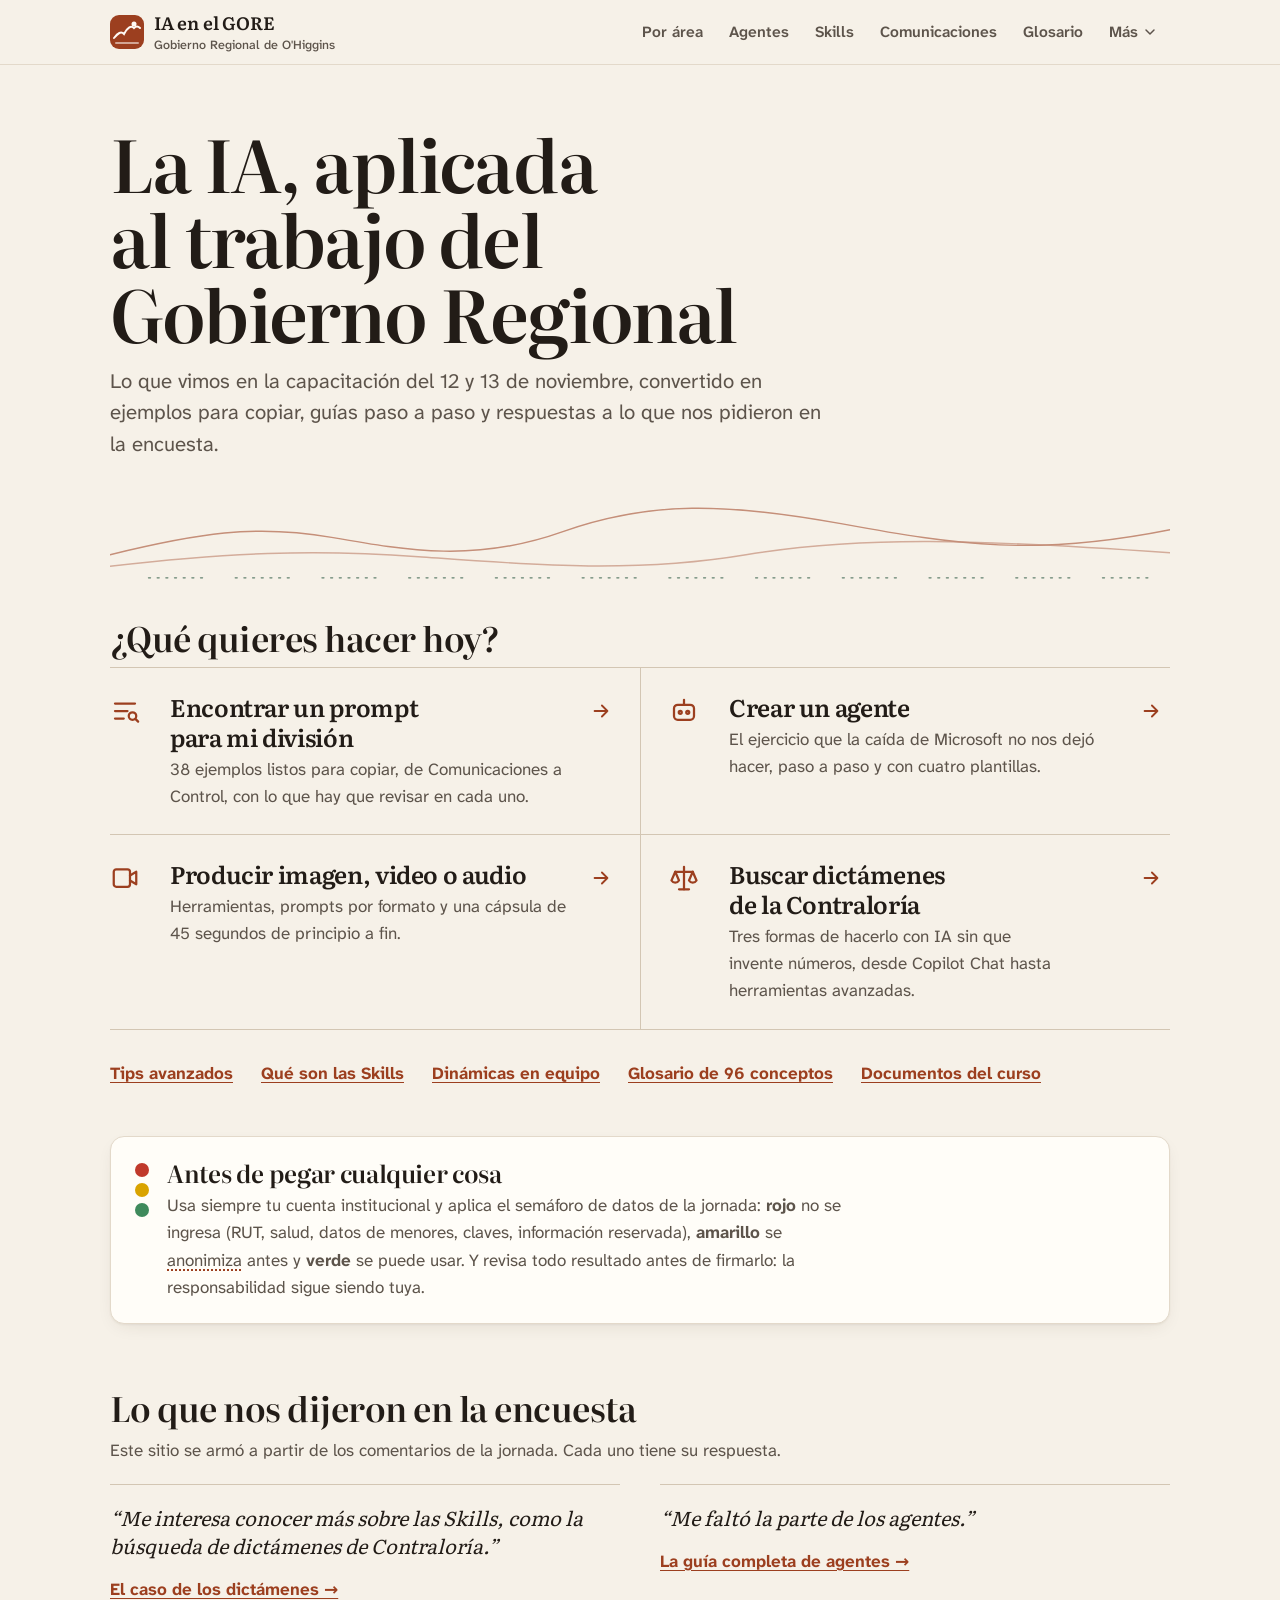
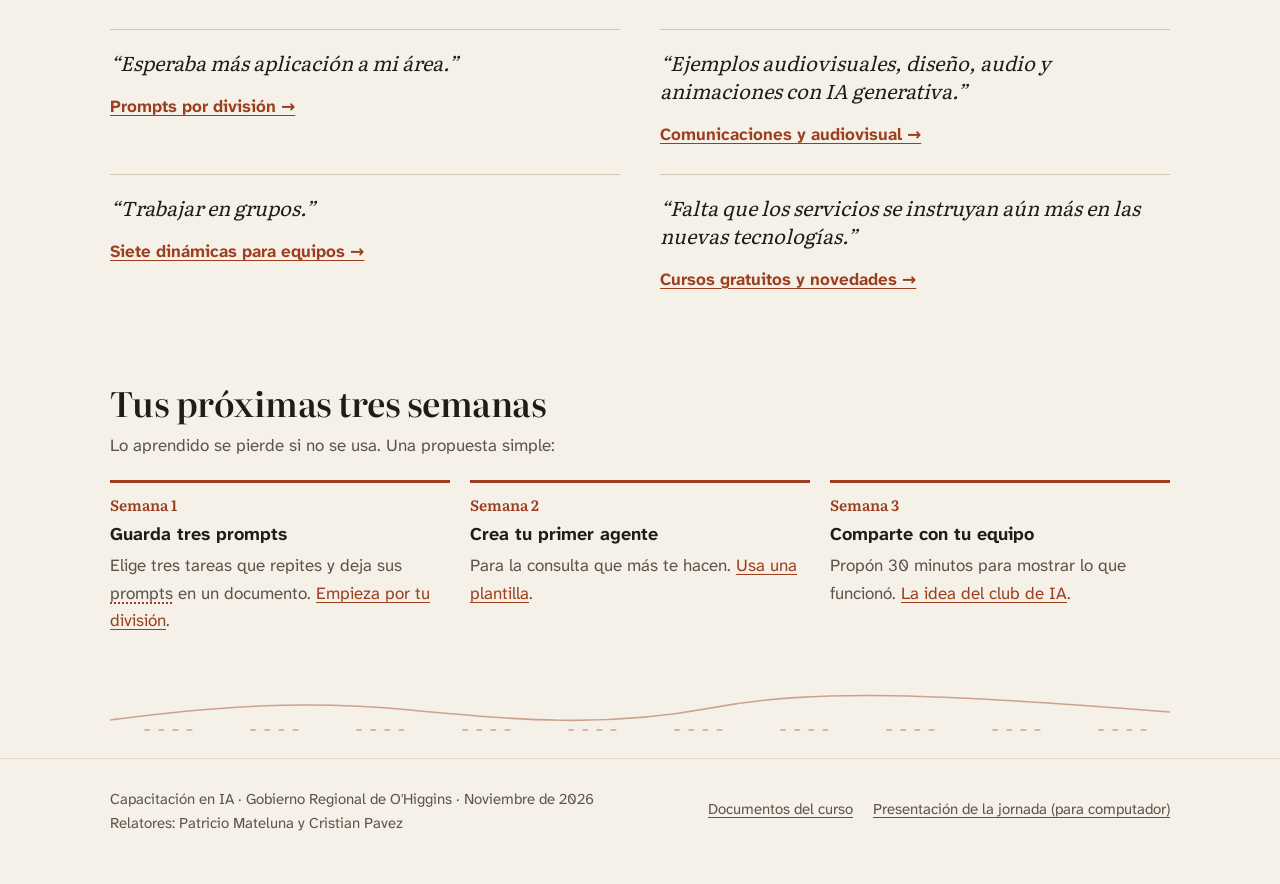
==== commit feb2c48e: "Segunda ronda: controles robustos, glosario enlazado, menú simplificado, motivo del valle y accesibi" ====
--- a/index.html
+++ b/index.html
@@ -2,15 +2,17 @@
 <html lang="es" id="top">
 <head>
 <meta charset="utf-8">
+<script>document.documentElement.className+=' js'</script>
 <meta name="viewport" content="width=device-width, initial-scale=1">
 <title>IA en el GORE O'Higgins</title>
 <meta name="description" content="Ejemplos prácticos, prompts por división, guías de agentes y Skills, IA para comunicaciones y glosario para funcionarios del Gobierno Regional de O'Higgins.">
-<meta name="theme-color" content="#f6f1e8">
+<meta name="theme-color" content="#f6f1e8" media="(prefers-color-scheme: light)">
+<meta name="theme-color" content="#191512" media="(prefers-color-scheme: dark)">
 <link rel="preload" href="assets/fonts/literata.woff2" as="font" type="font/woff2" crossorigin>
 <link rel="stylesheet" href="assets/site.css">
 </head>
 <body>
-<!--@header--><a class="skip" href="#contenido">Saltar al contenido</a><header class="site-head"><div class="wrap"><a class="brand" href="index.html"><svg viewBox="0 0 34 34" aria-hidden="true"><rect width="34" height="34" rx="9" fill="var(--accent)"/><path d="M4 23c4-5 7-7 10-4 3-6 7-9 10-6 2-2 4-2 6 0" fill="none" stroke="var(--accent-ink)" stroke-width="2" stroke-linecap="round"/><path d="M6 28h22" stroke="var(--accent-ink)" stroke-width="2" stroke-linecap="round" opacity=".55"/><circle cx="24" cy="9" r="2.5" fill="var(--accent-ink)"/></svg><span><b>IA en el GORE</b><small>Gobierno Regional de O'Higgins</small></span></a><nav class="nav" aria-label="Secciones"><div class="grp"><span class="gl">General</span><ul><li><a href="index.html" aria-current="page">Inicio</a></li></ul></div><div class="grp"><span class="gl">Usar</span><ul><li><a href="areas.html">Por área</a></li><li><a href="tips.html">Tips</a></li></ul></div><div class="grp"><span class="gl">Crear</span><ul><li><a href="agentes.html">Agentes</a></li><li><a href="skills.html">Skills</a></li><li><a href="comunicaciones.html">Comunicaciones</a></li></ul></div><div class="grp"><span class="gl">Practicar</span><ul><li><a href="grupos.html">En grupo</a></li><li><a href="material.html">Material</a></li></ul></div><div class="grp"><span class="gl">Consultar</span><ul><li><a href="glosario.html">Glosario</a></li></ul></div></nav><details class="menu"><summary><svg viewBox="0 0 24 24" fill="none" stroke="currentColor" stroke-width="2" stroke-linecap="round" aria-hidden="true"><path d="M4 7h16M4 12h16M4 17h16"/></svg>Secciones</summary><div class="panel"><nav class="nav" aria-label="Secciones del sitio"><div class="grp"><span class="gl">General</span><ul><li><a href="index.html" aria-current="page">Inicio</a></li></ul></div><div class="grp"><span class="gl">Usar</span><ul><li><a href="areas.html">Por área</a></li><li><a href="tips.html">Tips</a></li></ul></div><div class="grp"><span class="gl">Crear</span><ul><li><a href="agentes.html">Agentes</a></li><li><a href="skills.html">Skills</a></li><li><a href="comunicaciones.html">Comunicaciones</a></li></ul></div><div class="grp"><span class="gl">Practicar</span><ul><li><a href="grupos.html">En grupo</a></li><li><a href="material.html">Material</a></li></ul></div><div class="grp"><span class="gl">Consultar</span><ul><li><a href="glosario.html">Glosario</a></li></ul></div></nav></div></details></div></header><!--/@header-->
+<!--@header--><a class="skip" href="#contenido">Saltar al contenido</a><header class="site-head"><div class="wrap"><a class="brand" href="index.html"><svg viewBox="0 0 34 34" aria-hidden="true"><rect width="34" height="34" rx="9" fill="var(--accent)"/><path d="M4 23c4-5 7-7 10-4 3-6 7-9 10-6 2-2 4-2 6 0" fill="none" stroke="var(--accent-ink)" stroke-width="2" stroke-linecap="round"/><path d="M6 28h22" stroke="var(--accent-ink)" stroke-width="2" stroke-linecap="round" opacity=".55"/><circle cx="24" cy="9" r="2.5" fill="var(--accent-ink)"/></svg><span><b>IA en el GORE</b><small>Gobierno Regional de O'Higgins</small></span></a><nav class="nav" aria-label="Secciones"><ul><li><a href="areas.html">Por área</a></li><li><a href="agentes.html">Agentes</a></li><li><a href="skills.html">Skills</a></li><li><a href="comunicaciones.html">Comunicaciones</a></li><li><a href="glosario.html">Glosario</a></li><li><details class="more"><summary>Más<svg viewBox="0 0 24 24" fill="none" stroke="currentColor" stroke-width="2.2" stroke-linecap="round" stroke-linejoin="round" aria-hidden="true"><path d="m6 9 6 6 6-6"/></svg></summary><ul class="drop"><li><a href="tips.html">Tips</a></li><li><a href="grupos.html">En grupo</a></li><li><a href="material.html">Material del curso</a></li></ul></details></li></ul></nav><details class="menu"><summary><svg viewBox="0 0 24 24" fill="none" stroke="currentColor" stroke-width="2" stroke-linecap="round" aria-hidden="true"><path d="M4 7h16M4 12h16M4 17h16"/></svg>Secciones</summary><div class="panel"><nav class="mnav" aria-label="Secciones del sitio"><div class="mgrp"><span class="mlbl">General</span><ul><li><a href="index.html" aria-current="page">Inicio</a></li></ul></div><div class="mgrp"><span class="mlbl">Usar</span><ul><li><a href="areas.html">Por área</a></li><li><a href="tips.html">Tips</a></li></ul></div><div class="mgrp"><span class="mlbl">Crear</span><ul><li><a href="agentes.html">Agentes</a></li><li><a href="skills.html">Skills</a></li><li><a href="comunicaciones.html">Comunicaciones</a></li></ul></div><div class="mgrp"><span class="mlbl">Practicar</span><ul><li><a href="grupos.html">En grupo</a></li><li><a href="material.html">Material</a></li></ul></div><div class="mgrp"><span class="mlbl">Consultar</span><ul><li><a href="glosario.html">Glosario</a></li></ul></div></nav></div></details></div></header><!--/@header-->
 <main id="contenido" class="wrap">
 
 <section class="hero">
@@ -19,7 +21,7 @@
   <svg class="valle" viewBox="0 0 1100 90" preserveAspectRatio="none" aria-hidden="true" fill="none" stroke="currentColor" stroke-width="1.5" stroke-linecap="round">
     <path d="M0 62 C90 40 150 30 230 44 S380 70 470 38 S640 8 760 30 S960 64 1100 36"/>
     <path d="M0 74 C120 60 210 56 320 64 S540 82 660 62 S900 46 1100 60" opacity=".7"/>
-    <path d="M40 86h60M130 86h60M220 86h60M310 86h60M400 86h60M490 86h60M580 86h60M670 86h60M760 86h60M850 86h60M940 86h60M1030 86h50" stroke-dasharray="2 7" opacity=".9"/>
+    <path class="vid" d="M40 86h60M130 86h60M220 86h60M310 86h60M400 86h60M490 86h60M580 86h60M670 86h60M760 86h60M850 86h60M940 86h60M1030 86h50" stroke-dasharray="2 7" opacity=".9"/>
   </svg>
 </section>
 
@@ -42,23 +44,23 @@
   </a>
   <a class="task" href="skills.html#dictamenes">
     <svg class="i" viewBox="0 0 24 24" fill="none" stroke="currentColor" stroke-width="1.8" stroke-linecap="round" stroke-linejoin="round" aria-hidden="true"><path d="M12 3v18M5 7h14"/><path d="m5 7-3 7a3.5 3.5 0 0 0 6 0z"/><path d="m19 7-3 7a3.5 3.5 0 0 0 6 0z"/><path d="M8 21h8"/></svg>
-    <div><h3>Buscar dictámenes de la Contraloría</h3><p>Tres formas de hacerlo con IA, sin que invente números, y una Skill para descargar.</p></div>
+    <div><h3>Buscar dictámenes de la Contraloría</h3><p>Tres formas de hacerlo con IA sin que invente números, desde Copilot Chat hasta herramientas avanzadas.</p></div>
     <svg class="arr" viewBox="0 0 24 24" fill="none" stroke="currentColor" stroke-width="2" stroke-linecap="round" stroke-linejoin="round" aria-hidden="true"><path d="M5 12h14M13 6l6 6-6 6"/></svg>
   </a>
 </div>
 <ul class="also" aria-label="Más secciones">
-  <li><a href="tips.html">Tips y técnicas avanzadas</a></li>
+  <li><a href="tips.html">Tips avanzados</a></li>
   <li><a href="skills.html">Qué son las Skills</a></li>
-  <li><a href="grupos.html">Dinámicas para practicar en equipo</a></li>
-  <li><a href="glosario.html">Glosario de <!--@nglos-->95<!--/@nglos--> conceptos</a></li>
-  <li><a href="material.html">Documentos y presentación del curso</a></li>
+  <li><a href="grupos.html">Dinámicas en equipo</a></li>
+  <li><a href="glosario.html">Glosario de <!--@nglos-->96<!--/@nglos--> conceptos</a></li>
+  <li><a href="material.html">Documentos del curso</a></li>
 </ul>
 
 <div class="rule">
   <div class="sem" aria-hidden="true"><i class="r"></i><i class="y"></i><i class="g"></i></div>
   <div>
     <h2>Antes de pegar cualquier cosa</h2>
-    <p>Usa siempre tu cuenta institucional y aplica el semáforo de datos de la jornada: <b>rojo</b> no se ingresa (RUT, salud, datos de menores, claves, información reservada), <b>amarillo</b> se anonimiza antes y <b>verde</b> se puede usar. Y revisa todo resultado antes de firmarlo: la responsabilidad sigue siendo tuya.</p>
+    <p>Usa siempre tu cuenta institucional y aplica el semáforo de datos de la jornada: <b>rojo</b> no se ingresa (RUT, salud, datos de menores, claves, información reservada), <b>amarillo</b> se <a class="gt" href="glosario.html#anonimizacion" title="Eliminar o transformar los datos que permiten identificar a una persona. Quitar nombre y RUT no siempre basta.">anonimiza</a> antes y <b>verde</b> se puede usar. Y revisa todo resultado antes de firmarlo: la responsabilidad sigue siendo tuya.</p>
   </div>
 </div>
 
@@ -76,13 +78,13 @@
 <h2>Tus próximas tres semanas</h2>
 <p class="sub">Lo aprendido se pierde si no se usa. Una propuesta simple:</p>
 <ol class="next">
-  <li><b>Guarda tres prompts</b><span>Elige tres tareas que repites y deja sus prompts en un documento. <a href="areas.html">Empieza por tu división</a>.</span></li>
+  <li><b>Guarda tres prompts</b><span>Elige tres tareas que repites y deja sus <a class="gt" href="glosario.html#prompt" title="Instrucción que le damos a la IA: la tarea, el contexto, los documentos y el formato esperado.">prompts</a> en un documento. <a href="areas.html">Empieza por tu división</a>.</span></li>
   <li><b>Crea tu primer agente</b><span>Para la consulta que más te hacen. <a href="agentes.html#plantillas">Usa una plantilla</a>.</span></li>
   <li><b>Comparte con tu equipo</b><span>Propón 30 minutos para mostrar lo que funcionó. <a href="grupos.html#club">La idea del club de IA</a>.</span></li>
 </ol>
 
 </main>
-<!--@footer--><footer class="site-foot"><div class="wrap"><p class="m0">Capacitación en IA · Gobierno Regional de O'Higgins · Noviembre de 2026<br>Relatores: Patricio Mateluna y Cristian Pavez</p><ul><li><a href="material.html">Documentos del curso</a></li><li><a href="Presentacion_Relator.html">Presentación de la jornada (para computador)</a></li></ul></div></footer><a class="totop" href="#top" aria-label="Volver arriba"><svg viewBox="0 0 24 24" fill="none" stroke="currentColor" stroke-width="2" stroke-linecap="round" stroke-linejoin="round" aria-hidden="true"><path d="M12 19V5M5 12l7-7 7 7"/></svg></a><!--/@footer-->
+<!--@footer--><div class="wrap"><div class="divider" aria-hidden="true"></div></div><footer class="site-foot"><div class="wrap"><p class="m0">Capacitación en IA · Gobierno Regional de O'Higgins · Noviembre de 2026<br>Relatores: Patricio Mateluna y Cristian Pavez</p><ul><li><a href="material.html">Documentos del curso</a></li><li><a href="Presentacion_Relator.html">Presentación de la jornada (para computador)</a></li></ul></div></footer><a class="totop" href="#top" aria-label="Volver arriba"><svg viewBox="0 0 24 24" fill="none" stroke="currentColor" stroke-width="2" stroke-linecap="round" stroke-linejoin="round" aria-hidden="true"><path d="M12 19V5M5 12l7-7 7 7"/></svg></a><!--/@footer-->
 <script src="assets/site.js" defer></script>
 </body>
 </html>
--- a/assets/site.css
+++ b/assets/site.css
@@ -12,7 +12,8 @@
   --warn:#7d5300;--warn-2:#f7ebcf;--bad:#9b2c2c;--bad-2:#f9e3df;--info:#2d5781;--info-2:#e3ecf5;
   --code:#f1eadf;--mark:#f5dcb4;
   --shadow:0 1px 2px rgb(60 40 20 / .05),0 6px 20px -8px rgb(60 40 20 / .14);
-  --r:14px;--measure:70ch;
+  --r:14px;--measure:62ch;
+  --sem-r:#c0392b;--sem-y:#d9a300;--sem-g:#3f8a5c;
   --f-display:"Literata",Georgia,"Times New Roman",serif;
   --f-text:"Atkinson",system-ui,-apple-system,"Segoe UI",Roboto,Arial,sans-serif;
   --f-mono:ui-monospace,SFMono-Regular,Menlo,Consolas,monospace;
@@ -53,31 +54,34 @@
 .brand svg{width:34px;height:34px;flex:none}
 .brand b{font:600 18px/1.1 var(--f-display);letter-spacing:-.01em}
 .brand small{display:block;font:500 12.5px/1.2 var(--f-text);color:var(--muted)}
-.nav{display:flex;align-items:center;margin-left:auto}
-.nav ul{list-style:none;margin:0;padding:0;display:flex;align-items:center}
-.nav .grp{display:flex;align-items:center}
-.nav .grp+.grp{margin-left:6px;padding-left:6px;border-left:1px solid var(--line-2)}
-.nav .gl{display:none}
-.nav a{display:flex;align-items:center;min-height:44px;padding:0 10px;border-radius:10px;text-decoration:none;color:var(--muted);font-weight:600;font-size:15px;white-space:nowrap}
-.nav a:hover{color:var(--ink);background:var(--paper)}
-.nav a[aria-current="page"]{color:var(--accent);background:var(--accent-2)}
+.nav{margin-left:auto}
+.nav>ul{list-style:none;margin:0;padding:0;display:flex;align-items:center;gap:2px}
+.nav a,.more>summary{display:flex;align-items:center;gap:4px;min-height:44px;padding:0 12px;border-radius:10px;text-decoration:none;color:var(--muted);font-weight:600;font-size:15.5px;white-space:nowrap;cursor:pointer}
+.nav a:hover,.more>summary:hover{color:var(--ink);background:var(--paper)}
+.nav a[aria-current="page"],.more>summary.on{color:var(--accent);background:var(--accent-2)}
+.more{position:relative}
+.more>summary{list-style:none}
+.more>summary::-webkit-details-marker{display:none}
+.more>summary svg{width:16px;height:16px;transition:transform .2s}
+.more[open]>summary svg{transform:rotate(180deg)}
+.drop{position:absolute;right:0;top:calc(100% + 6px);min-width:220px;list-style:none;margin:0;padding:6px;background:var(--paper);border:1px solid var(--line);border-radius:12px;box-shadow:var(--shadow)}
+.drop a{color:var(--ink)}
 .menu{display:none}
-@media (max-width:1060px){
+@media (max-width:900px){
   .nav{display:none}
-  .menu{display:block;margin-left:auto;position:static}
+  .menu{display:block;margin-left:auto}
   .menu>summary{list-style:none;cursor:pointer;display:flex;align-items:center;gap:8px;min-height:44px;padding:0 14px;border:1px solid var(--line-2);border-radius:12px;background:var(--paper);font-weight:700}
   .menu>summary::-webkit-details-marker{display:none}
   .menu>summary svg{width:18px;height:18px}
   .menu[open]>summary{border-color:var(--accent);color:var(--accent)}
   .menu .panel{position:absolute;left:0;right:0;top:100%;background:var(--bg);border-bottom:1px solid var(--line);box-shadow:var(--shadow);padding:8px 16px 18px;max-height:calc(100vh - 64px);overflow:auto}
-  .menu .panel .nav{display:block;margin:0}
-  .menu .panel ul{display:block}
-  .menu .panel .grp{display:block;margin:0;padding:10px 0 0;border:0}
-  .menu .panel .grp+.grp{border-top:1px solid var(--line);margin-top:8px}
-  .menu .panel .gl{display:block;font-size:13px;font-weight:700;color:var(--muted);padding:4px 10px}
-  .menu .panel a{font-size:17px;color:var(--ink)}
-  .menu .panel .grp ul{display:grid;grid-template-columns:repeat(2,minmax(0,1fr));gap:2px}
 }
+.mnav ul{list-style:none;margin:0;padding:0;display:grid;grid-template-columns:repeat(2,minmax(0,1fr));gap:2px}
+.mgrp{padding:10px 0 0}
+.mgrp+.mgrp{border-top:1px solid var(--line);margin-top:8px}
+.mlbl{display:block;font-size:13px;font-weight:700;color:var(--muted);padding:4px 10px}
+.mnav a{display:flex;align-items:center;min-height:44px;padding:0 10px;border-radius:10px;text-decoration:none;color:var(--ink);font-weight:600;font-size:17px}
+.mnav a[aria-current="page"]{color:var(--accent);background:var(--accent-2)}
 @media (max-width:420px){.brand small{display:none}}
 
 /* ---------- type ---------- */
@@ -96,7 +100,7 @@
 .toc-nav{display:flex;flex-wrap:wrap;gap:8px;margin:24px 0 0;padding:0;list-style:none}
 .toc-nav a{display:inline-flex;align-items:center;min-height:40px;font-size:15px;font-weight:700;text-decoration:none;color:var(--ink);border:1px solid var(--line-2);background:var(--paper);padding:0 14px;border-radius:999px}
 .toc-nav a:hover{border-color:var(--accent);color:var(--accent)}
-@media (pointer:coarse){.toc-nav a{min-height:44px}}
+@media (pointer:coarse),(max-width:640px){.toc-nav a{min-height:44px}}
 
 /* ---------- surfaces ---------- */
 .grid{display:grid;gap:16px}
@@ -157,11 +161,15 @@
 .pc details{margin-top:auto}
 .pc summary{cursor:pointer;display:inline-flex;align-items:center;gap:6px;min-height:44px;font-weight:700;color:var(--accent);list-style:none}
 .pc summary::-webkit-details-marker{display:none}
-.pc summary::before{content:"";width:8px;height:8px;border-right:2px solid currentColor;border-bottom:2px solid currentColor;transform:rotate(-45deg);margin-right:4px;transition:transform .2s}
-.pc details[open] summary::before{transform:rotate(45deg)}
+.pc summary::before{content:"";width:16px;height:16px;background:currentColor;-webkit-mask:url("data:image/svg+xml,%3Csvg xmlns='http://www.w3.org/2000/svg' viewBox='0 0 24 24' fill='none' stroke='%23000' stroke-width='2.5' stroke-linecap='round' stroke-linejoin='round'%3E%3Cpath d='m6 9 6 6 6-6'/%3E%3C/svg%3E") center/contain no-repeat;mask:url("data:image/svg+xml,%3Csvg xmlns='http://www.w3.org/2000/svg' viewBox='0 0 24 24' fill='none' stroke='%23000' stroke-width='2.5' stroke-linecap='round' stroke-linejoin='round'%3E%3Cpath d='m6 9 6 6 6-6'/%3E%3C/svg%3E") center/contain no-repeat;transform:rotate(-90deg);transition:transform .2s}
+.pc details[open] summary::before{transform:none}
 .check{display:flex;gap:8px;align-items:flex-start;margin:12px 0 0;padding:10px 12px;background:var(--warn-2);border-radius:10px;color:var(--ink);font-size:15.5px}
 .check svg{width:18px;height:18px;flex:none;margin-top:3px;color:var(--warn)}
-.more{display:inline-flex;align-items:center;min-height:44px;font-weight:700}
+.more-link{display:inline-flex;align-items:center;min-height:44px;font-weight:700}
+.plink{display:inline-flex;align-items:center;gap:6px;min-height:44px;font-size:15px;font-weight:700;margin-top:4px}
+.plink svg{width:16px;height:16px}
+.pc:target{border-color:var(--accent);box-shadow:var(--shadow)}
+.after{margin:10px 0 0;font-size:15.5px;color:var(--muted)}
 
 /* filters */
 .filters{padding:14px 0 12px;margin:16px 0 4px;border-bottom:1px solid var(--line)}
@@ -174,11 +182,19 @@
 .chip{font:inherit;font-size:15px;font-weight:700;min-height:40px;border:1px solid var(--line-2);background:var(--paper);color:var(--muted);border-radius:999px;padding:0 14px;cursor:pointer}
 .chip:hover{color:var(--ink);border-color:var(--ink)}
 .chip[aria-pressed="true"]{background:var(--accent);color:var(--accent-ink);border-color:var(--accent)}
-@media (pointer:coarse){.chip{min-height:44px}}
+@media (pointer:coarse),(max-width:640px){.chip{min-height:44px}}
 .fmeta{display:flex;flex-wrap:wrap;gap:6px 16px;align-items:center;margin-top:10px;font-size:15px;color:var(--muted);min-height:24px}
 .linkbtn{font:inherit;font-weight:700;background:none;border:0;padding:0;color:var(--accent);cursor:pointer;text-decoration:underline;text-underline-offset:.18em;min-height:32px}
-.only-m{display:none}
-@media (max-width:760px){.only-m{display:block}.only-d{display:none!important}}
+html:not(.js) .js-only{display:none!important}
+html.js .nojs-only{display:none!important}
+.jumps ul{list-style:none;margin:16px 0 0;padding:0;display:flex;flex-wrap:wrap;gap:4px 18px}
+.jumps a{display:inline-flex;align-items:center;min-height:44px;font-weight:700}
+@media (pointer:coarse),(max-width:640px){.linkbtn{min-height:44px}}
+.search::-webkit-search-cancel-button{-webkit-appearance:none;appearance:none;width:16px;height:16px;cursor:pointer;background:var(--muted);-webkit-mask:url("data:image/svg+xml,%3Csvg xmlns='http://www.w3.org/2000/svg' viewBox='0 0 24 24' fill='none' stroke='%23000' stroke-width='2.5' stroke-linecap='round'%3E%3Cpath d='M6 6l12 12M18 6 6 18'/%3E%3C/svg%3E") center/contain no-repeat;mask:url("data:image/svg+xml,%3Csvg xmlns='http://www.w3.org/2000/svg' viewBox='0 0 24 24' fill='none' stroke='%23000' stroke-width='2.5' stroke-linecap='round'%3E%3Cpath d='M6 6l12 12M18 6 6 18'/%3E%3C/svg%3E") center/contain no-repeat}
+.az a.dim{opacity:.4}
+.eact{display:flex;flex-wrap:wrap;gap:10px;justify-content:center}
+.gt{color:inherit;text-decoration:underline dotted;text-decoration-color:var(--accent);text-decoration-thickness:1.5px;text-underline-offset:.22em}
+.gt:hover{color:var(--accent)}
 .empty{background:var(--paper);border:1px dashed var(--line-2);border-radius:var(--r);padding:28px 24px;text-align:center;margin:24px 0}
 .empty p{margin:0 0 12px;color:var(--muted)}
 .hide{display:none!important}
@@ -189,8 +205,8 @@
 details.acc{background:var(--paper);border:1px solid var(--line);border-radius:var(--r);margin:10px 0}
 details.acc>summary{cursor:pointer;list-style:none;padding:16px 20px;min-height:56px;font-weight:700;display:flex;justify-content:space-between;gap:12px;align-items:center}
 details.acc>summary::-webkit-details-marker{display:none}
-details.acc>summary::after{content:"";flex:none;width:9px;height:9px;border-right:2px solid var(--accent);border-bottom:2px solid var(--accent);transform:rotate(45deg);transition:transform .2s}
-details.acc[open]>summary::after{transform:rotate(-135deg)}
+details.acc>summary::after{content:"";flex:none;width:18px;height:18px;background:var(--accent);-webkit-mask:url("data:image/svg+xml,%3Csvg xmlns='http://www.w3.org/2000/svg' viewBox='0 0 24 24' fill='none' stroke='%23000' stroke-width='2.5' stroke-linecap='round' stroke-linejoin='round'%3E%3Cpath d='m6 9 6 6 6-6'/%3E%3C/svg%3E") center/contain no-repeat;mask:url("data:image/svg+xml,%3Csvg xmlns='http://www.w3.org/2000/svg' viewBox='0 0 24 24' fill='none' stroke='%23000' stroke-width='2.5' stroke-linecap='round' stroke-linejoin='round'%3E%3Cpath d='m6 9 6 6 6-6'/%3E%3C/svg%3E") center/contain no-repeat;transition:transform .2s}
+details.acc[open]>summary::after{transform:rotate(180deg)}
 details.acc>.in{padding:0 20px 18px}
 details.acc>.in>p{color:var(--muted);max-width:var(--measure)}
 details.acc .tag{margin-left:auto}
@@ -203,7 +219,7 @@
 tr:last-child td{border-bottom:0}
 
 /* buttons */
-.btn{display:inline-flex;align-items:center;gap:8px;min-height:48px;background:var(--accent);color:var(--accent-ink);text-decoration:none;font-weight:700;border-radius:12px;padding:0 20px;border:2px solid var(--accent)}
+.btn{font:inherit;font-weight:700;cursor:pointer;display:inline-flex;align-items:center;gap:8px;min-height:48px;background:var(--accent);color:var(--accent-ink);text-decoration:none;font-weight:700;border-radius:12px;padding:0 20px;border:2px solid var(--accent)}
 .btn:hover{filter:brightness(1.07)}
 .btn.ghost{background:transparent;color:var(--accent)}
 
@@ -221,10 +237,10 @@
 .az{display:flex;flex-wrap:wrap;gap:4px;margin:12px 0 0;padding:0;list-style:none}
 .az a{display:grid;place-items:center;min-width:40px;min-height:40px;border-radius:9px;text-decoration:none;font:700 16px/1 var(--f-display);color:var(--accent);background:var(--paper);border:1px solid var(--line)}
 .az a:hover{border-color:var(--accent)}
-@media (pointer:coarse){.az a{min-width:44px;min-height:44px}}
+@media (pointer:coarse),(max-width:640px){.az a{min-width:44px;min-height:44px}}
 .letter>h2{margin:40px 0 12px;font-size:30px;color:var(--accent)}
-.gl{display:grid;grid-template-columns:repeat(2,minmax(0,1fr));gap:12px}
-@media (max-width:700px){.gl{grid-template-columns:1fr}}
+.glg{display:grid;grid-template-columns:repeat(2,minmax(0,1fr));gap:12px}
+@media (max-width:700px){.glg{grid-template-columns:1fr}}
 .gi{background:var(--paper);border:1px solid var(--line);border-radius:var(--r);padding:16px 18px;scroll-margin-top:150px}
 .gi:target{border-color:var(--accent);box-shadow:var(--shadow)}
 .gi h3{font-size:19px;margin:0 0 4px}
@@ -235,7 +251,10 @@
 .hero{padding:60px 0 8px;position:relative}
 .hero h1{font-size:clamp(38px,6.4vw,72px);max-width:15ch}
 .hero .lead{max-width:56ch}
-.valle{display:block;width:100%;height:auto;margin:34px 0 0;color:var(--line-2)}
+.valle{display:block;width:100%;height:auto;margin:34px 0 0;color:color-mix(in srgb,var(--accent) 55%,var(--bg))}
+.valle .vid{stroke:var(--vine);opacity:.75}
+.divider{height:44px;margin:56px 0 0;background:color-mix(in srgb,var(--accent) 45%,var(--bg));-webkit-mask:url("data:image/svg+xml,%3Csvg xmlns='http://www.w3.org/2000/svg' viewBox='0 0 600 44' preserveAspectRatio='none' fill='none' stroke='%23000' stroke-width='1.6' stroke-linecap='round'%3E%3Cpath d='M0 30C60 16 110 10 170 20S280 38 340 18 470 4 600 22'/%3E%3Cpath d='M20 40h30M80 40h30M140 40h30M200 40h30M260 40h30M320 40h30M380 40h30M440 40h30M500 40h30M560 40h30' stroke-dasharray='2 6'/%3E%3C/svg%3E") center/100% 100% no-repeat;mask:url("data:image/svg+xml,%3Csvg xmlns='http://www.w3.org/2000/svg' viewBox='0 0 600 44' preserveAspectRatio='none' fill='none' stroke='%23000' stroke-width='1.6' stroke-linecap='round'%3E%3Cpath d='M0 30C60 16 110 10 170 20S280 38 340 18 470 4 600 22'/%3E%3Cpath d='M20 40h30M80 40h30M140 40h30M200 40h30M260 40h30M320 40h30M380 40h30M440 40h30M500 40h30M560 40h30' stroke-dasharray='2 6'/%3E%3C/svg%3E") center/100% 100% no-repeat}
+.divider.sm{height:36px;max-width:260px;margin:0 auto 16px}
 .hero+h2{margin-top:28px}
 .tasks{display:grid;grid-template-columns:repeat(2,minmax(0,1fr));gap:0;border-top:1px solid var(--line-2);margin-top:8px}
 @media (max-width:760px){.hero+h2{margin-top:28px}
@@ -260,7 +279,7 @@
 @media (max-width:760px){.feedback{grid-template-columns:1fr}}
 .feedback li{border-top:1px solid var(--line-2);padding:18px 0}
 .feedback q{display:block;font:italic 400 20px/1.4 var(--f-display);quotes:"“" "”";margin:0 0 8px}
-.feedback a{display:inline-flex;align-items:center;min-height:40px;font-weight:700}
+.feedback a{display:inline-flex;align-items:center;min-height:44px;font-weight:700}
 .next{counter-reset:n;list-style:none;padding:0;margin:16px 0 0;display:grid;grid-template-columns:repeat(3,minmax(0,1fr));gap:20px}
 @media (max-width:760px){.next{grid-template-columns:1fr}}
 .next li{counter-increment:n;border-top:3px solid var(--accent);padding-top:14px}
@@ -271,11 +290,12 @@
 .cmp{display:grid;grid-template-columns:repeat(3,minmax(0,1fr));gap:14px}
 @media (max-width:760px){.cmp{grid-template-columns:1fr}}
 
-.totop{position:fixed;right:16px;bottom:16px;z-index:20;width:48px;height:48px;border-radius:50%;display:grid;place-items:center;background:var(--ink);color:var(--bg);box-shadow:var(--shadow);opacity:0;pointer-events:none;transform:translateY(8px);transition:opacity .25s,transform .25s}
+.totop{transition:opacity .25s,transform .25s,visibility .25s;position:fixed;right:16px;bottom:16px;z-index:20;width:48px;height:48px;border-radius:50%;display:grid;place-items:center;background:var(--ink);color:var(--bg);box-shadow:var(--shadow);opacity:0;pointer-events:none;transform:translateY(8px)}
 .totop svg{width:20px;height:20px}
-.totop.on{opacity:1;pointer-events:auto;transform:none}
-
-footer.site-foot{margin-top:80px;border-top:1px solid var(--line);padding:28px 0 48px;color:var(--muted);font-size:15px}
+.totop{visibility:hidden}
+.totop.on{opacity:1;pointer-events:auto;transform:none;visibility:visible}
+
+footer.site-foot{margin-top:24px;border-top:1px solid var(--line);padding:28px 0 48px;color:var(--muted);font-size:15px}
 footer.site-foot .wrap{display:flex;flex-wrap:wrap;gap:12px 32px;justify-content:space-between}
 footer.site-foot ul{list-style:none;margin:0;padding:0;display:flex;flex-wrap:wrap;gap:0 20px}
 footer.site-foot a{display:inline-flex;align-items:center;min-height:44px;color:var(--muted)}
@@ -288,4 +308,6 @@
 .ink{color:var(--ink)}
 .m0{margin:0}
 .frow .chips{margin:0}
-.rule .sem .r{background:#c0392b}.rule .sem .y{background:#d9a300}.rule .sem .g{background:#3f8a5c}
+.rule .sem .r{background:var(--sem-r)}.rule .sem .y{background:var(--sem-y)}.rule .sem .g{background:var(--sem-g)}
+main section>p,main>p,.page-head>p{max-width:var(--measure)}
+.tbl:focus-visible{outline-offset:2px}
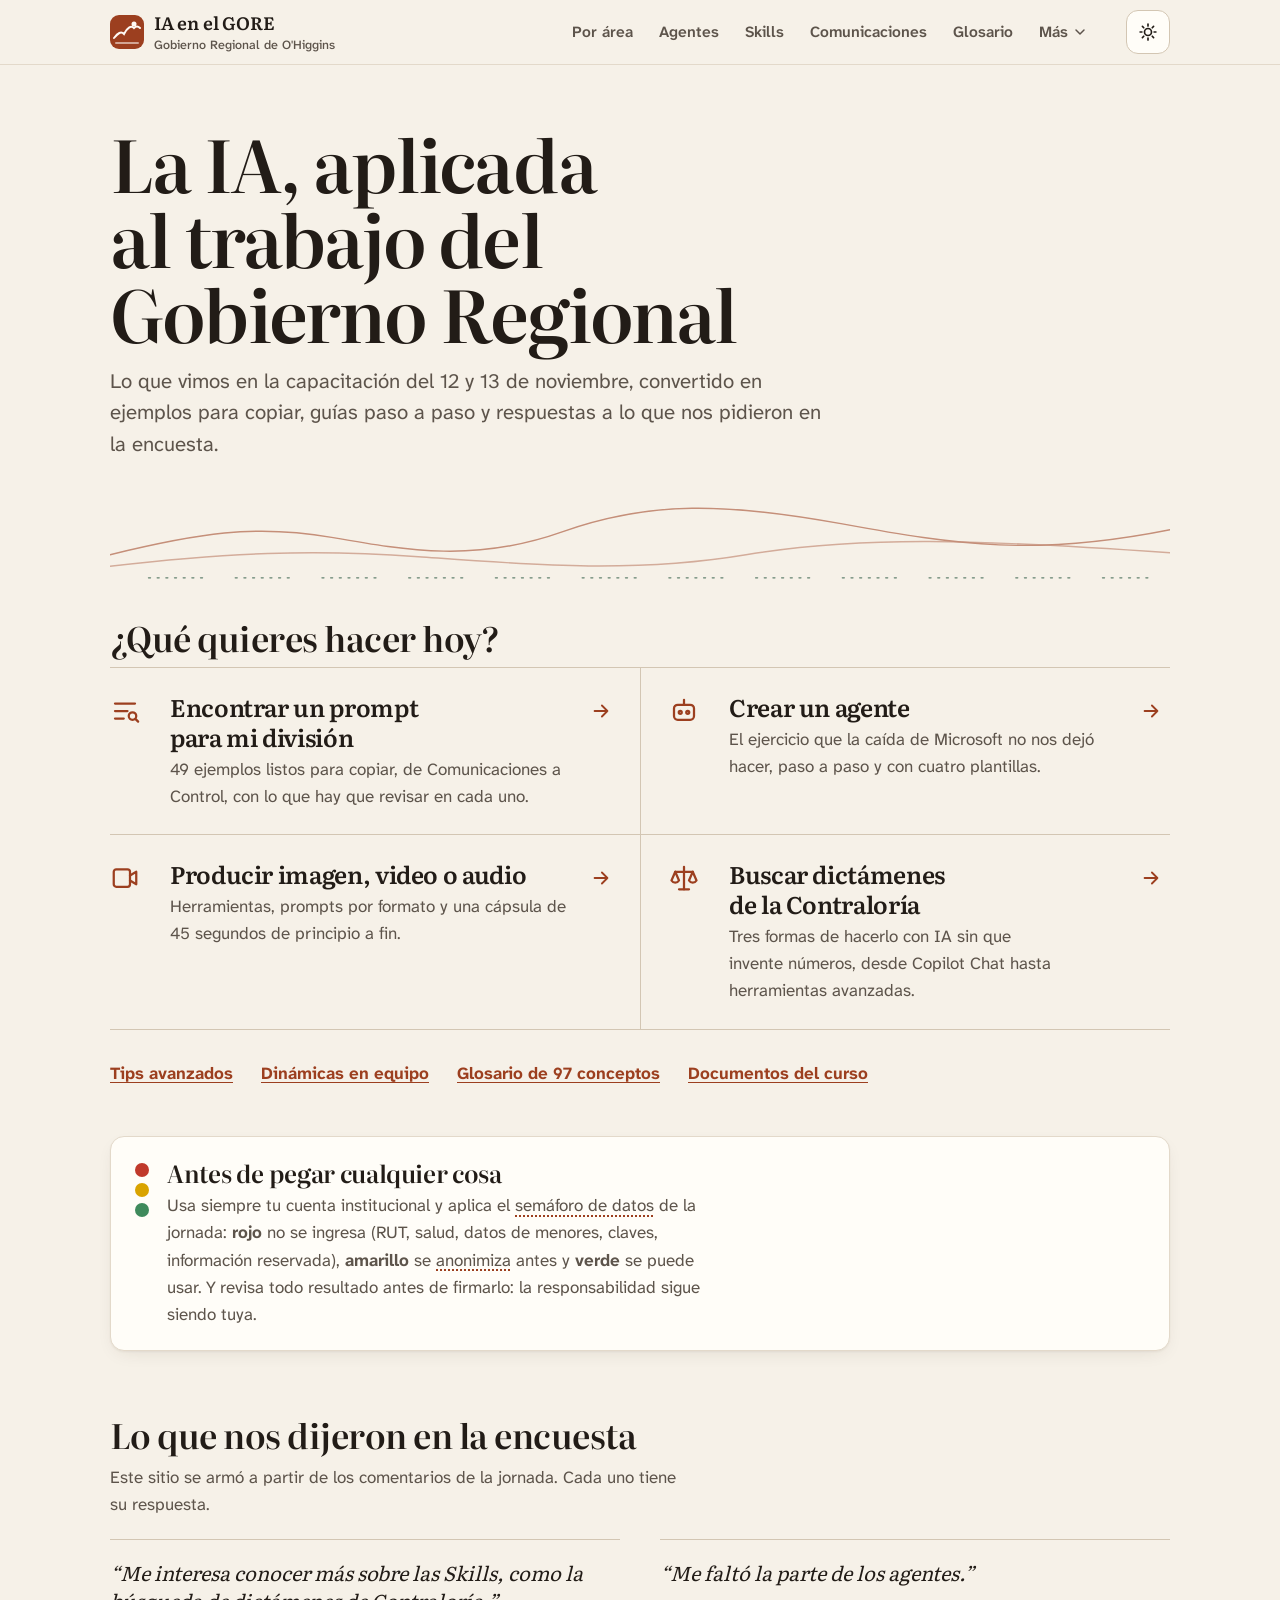
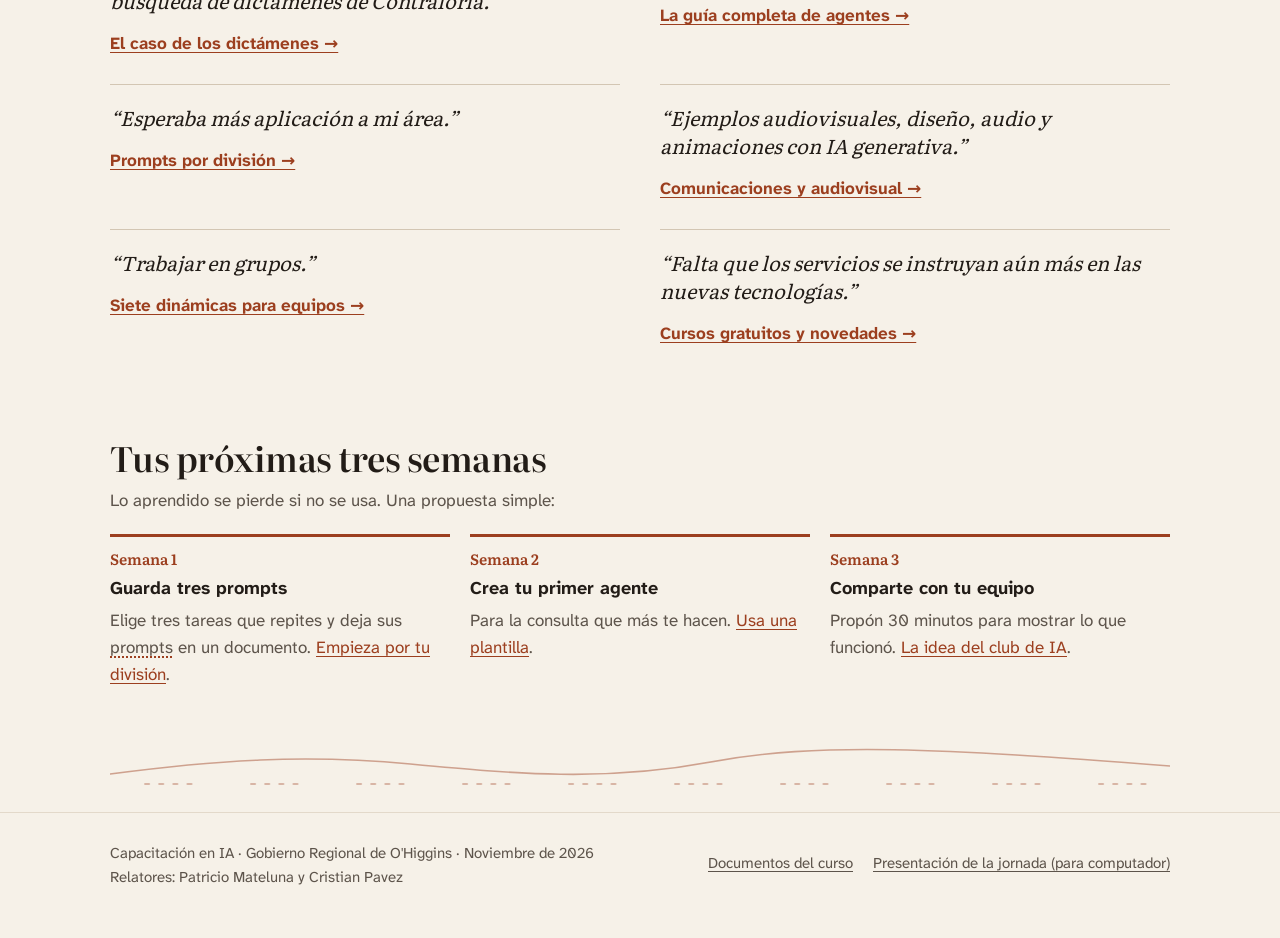
==== commit adfd56d4: "Tercera ronda: botón sol/luna, confirmación al copiar, línea fija del filtro, enlace por prompt, bús" ====
--- a/index.html
+++ b/index.html
@@ -2,7 +2,7 @@
 <html lang="es" id="top">
 <head>
 <meta charset="utf-8">
-<script>document.documentElement.className+=' js'</script>
+<script>document.documentElement.className+=' js';try{var t=localStorage.getItem('tema');if(t==='dark'||t==='light')document.documentElement.setAttribute('data-theme',t)}catch(e){}</script>
 <meta name="viewport" content="width=device-width, initial-scale=1">
 <title>IA en el GORE O'Higgins</title>
 <meta name="description" content="Ejemplos prácticos, prompts por división, guías de agentes y Skills, IA para comunicaciones y glosario para funcionarios del Gobierno Regional de O'Higgins.">
@@ -12,7 +12,7 @@
 <link rel="stylesheet" href="assets/site.css">
 </head>
 <body>
-<!--@header--><a class="skip" href="#contenido">Saltar al contenido</a><header class="site-head"><div class="wrap"><a class="brand" href="index.html"><svg viewBox="0 0 34 34" aria-hidden="true"><rect width="34" height="34" rx="9" fill="var(--accent)"/><path d="M4 23c4-5 7-7 10-4 3-6 7-9 10-6 2-2 4-2 6 0" fill="none" stroke="var(--accent-ink)" stroke-width="2" stroke-linecap="round"/><path d="M6 28h22" stroke="var(--accent-ink)" stroke-width="2" stroke-linecap="round" opacity=".55"/><circle cx="24" cy="9" r="2.5" fill="var(--accent-ink)"/></svg><span><b>IA en el GORE</b><small>Gobierno Regional de O'Higgins</small></span></a><nav class="nav" aria-label="Secciones"><ul><li><a href="areas.html">Por área</a></li><li><a href="agentes.html">Agentes</a></li><li><a href="skills.html">Skills</a></li><li><a href="comunicaciones.html">Comunicaciones</a></li><li><a href="glosario.html">Glosario</a></li><li><details class="more"><summary>Más<svg viewBox="0 0 24 24" fill="none" stroke="currentColor" stroke-width="2.2" stroke-linecap="round" stroke-linejoin="round" aria-hidden="true"><path d="m6 9 6 6 6-6"/></svg></summary><ul class="drop"><li><a href="tips.html">Tips</a></li><li><a href="grupos.html">En grupo</a></li><li><a href="material.html">Material del curso</a></li></ul></details></li></ul></nav><details class="menu"><summary><svg viewBox="0 0 24 24" fill="none" stroke="currentColor" stroke-width="2" stroke-linecap="round" aria-hidden="true"><path d="M4 7h16M4 12h16M4 17h16"/></svg>Secciones</summary><div class="panel"><nav class="mnav" aria-label="Secciones del sitio"><div class="mgrp"><span class="mlbl">General</span><ul><li><a href="index.html" aria-current="page">Inicio</a></li></ul></div><div class="mgrp"><span class="mlbl">Usar</span><ul><li><a href="areas.html">Por área</a></li><li><a href="tips.html">Tips</a></li></ul></div><div class="mgrp"><span class="mlbl">Crear</span><ul><li><a href="agentes.html">Agentes</a></li><li><a href="skills.html">Skills</a></li><li><a href="comunicaciones.html">Comunicaciones</a></li></ul></div><div class="mgrp"><span class="mlbl">Practicar</span><ul><li><a href="grupos.html">En grupo</a></li><li><a href="material.html">Material</a></li></ul></div><div class="mgrp"><span class="mlbl">Consultar</span><ul><li><a href="glosario.html">Glosario</a></li></ul></div></nav></div></details></div></header><!--/@header-->
+<!--@header--><a class="skip" href="#contenido">Saltar al contenido</a><header class="site-head"><div class="wrap"><a class="brand" href="index.html"><svg viewBox="0 0 34 34" aria-hidden="true"><rect width="34" height="34" rx="9" fill="var(--accent)"/><path d="M4 23c4-5 7-7 10-4 3-6 7-9 10-6 2-2 4-2 6 0" fill="none" stroke="var(--accent-ink)" stroke-width="2" stroke-linecap="round"/><path d="M6 28h22" stroke="var(--accent-ink)" stroke-width="2" stroke-linecap="round" opacity=".55"/><circle cx="24" cy="9" r="2.5" fill="var(--accent-ink)"/></svg><span><b>IA en el GORE</b><small>Gobierno Regional de O'Higgins</small></span></a><nav class="nav" aria-label="Secciones"><ul><li><a href="areas.html">Por área</a></li><li><a href="agentes.html">Agentes</a></li><li><a href="skills.html">Skills</a></li><li><a href="comunicaciones.html">Comunicaciones</a></li><li><a href="glosario.html">Glosario</a></li><li><details class="more"><summary>Más<svg viewBox="0 0 24 24" fill="none" stroke="currentColor" stroke-width="2.2" stroke-linecap="round" stroke-linejoin="round" aria-hidden="true"><path d="m6 9 6 6 6-6"/></svg></summary><ul class="drop"><li><a href="tips.html">Tips</a></li><li><a href="grupos.html">En grupo</a></li><li><a href="material.html">Material del curso</a></li></ul></details></li></ul></nav><button type="button" class="theme js-only" aria-label="Cambiar a modo oscuro"><svg class="sun" viewBox="0 0 24 24" fill="none" stroke="currentColor" stroke-width="2" stroke-linecap="round" aria-hidden="true"><circle cx="12" cy="12" r="4.2"/><path d="M12 2.5v2.2M12 19.3v2.2M2.5 12h2.2M19.3 12h2.2M5.3 5.3l1.6 1.6M17.1 17.1l1.6 1.6M5.3 18.7l1.6-1.6M17.1 6.9l1.6-1.6"/></svg><svg class="moon" viewBox="0 0 24 24" fill="none" stroke="currentColor" stroke-width="2" stroke-linecap="round" stroke-linejoin="round" aria-hidden="true"><path d="M20.5 14.5A8.5 8.5 0 1 1 9.5 3.5a7 7 0 0 0 11 11z"/></svg></button><details class="menu"><summary><svg viewBox="0 0 24 24" fill="none" stroke="currentColor" stroke-width="2" stroke-linecap="round" aria-hidden="true"><path d="M4 7h16M4 12h16M4 17h16"/></svg><span class="ml">Secciones</span></summary><div class="panel"><nav class="mnav" aria-label="Secciones del sitio"><div class="mgrp"><span class="mlbl">General</span><ul><li><a href="index.html" aria-current="page">Inicio</a></li></ul></div><div class="mgrp"><span class="mlbl">Usar</span><ul><li><a href="areas.html">Por área</a></li><li><a href="tips.html">Tips</a></li></ul></div><div class="mgrp"><span class="mlbl">Crear</span><ul><li><a href="agentes.html">Agentes</a></li><li><a href="skills.html">Skills</a></li><li><a href="comunicaciones.html">Comunicaciones</a></li></ul></div><div class="mgrp"><span class="mlbl">Practicar</span><ul><li><a href="grupos.html">En grupo</a></li><li><a href="material.html">Material</a></li></ul></div><div class="mgrp"><span class="mlbl">Consultar</span><ul><li><a href="glosario.html">Glosario</a></li></ul></div></nav></div></details></div></header><!--/@header-->
 <main id="contenido" class="wrap">
 
 <section class="hero">
@@ -29,7 +29,7 @@
 <div class="tasks">
   <a class="task" href="areas.html">
     <svg class="i" viewBox="0 0 24 24" fill="none" stroke="currentColor" stroke-width="1.8" stroke-linecap="round" stroke-linejoin="round" aria-hidden="true"><path d="M4 6h16M4 12h10M4 18h7"/><circle cx="18" cy="16" r="3"/><path d="m20.5 18.5 2 2"/></svg>
-    <div><h3>Encontrar un prompt para mi división</h3><p><!--@nprompts-->38<!--/@nprompts--> ejemplos listos para copiar, de Comunicaciones a Control, con lo que hay que revisar en cada uno.</p></div>
+    <div><h3>Encontrar un prompt para mi división</h3><p><!--@nprompts-->49<!--/@nprompts--> ejemplos listos para copiar, de Comunicaciones a Control, con lo que hay que revisar en cada uno.</p></div>
     <svg class="arr" viewBox="0 0 24 24" fill="none" stroke="currentColor" stroke-width="2" stroke-linecap="round" stroke-linejoin="round" aria-hidden="true"><path d="M5 12h14M13 6l6 6-6 6"/></svg>
   </a>
   <a class="task" href="agentes.html">
@@ -50,9 +50,8 @@
 </div>
 <ul class="also" aria-label="Más secciones">
   <li><a href="tips.html">Tips avanzados</a></li>
-  <li><a href="skills.html">Qué son las Skills</a></li>
   <li><a href="grupos.html">Dinámicas en equipo</a></li>
-  <li><a href="glosario.html">Glosario de <!--@nglos-->96<!--/@nglos--> conceptos</a></li>
+  <li><a href="glosario.html">Glosario de <!--@nglos-->97<!--/@nglos--> conceptos</a></li>
   <li><a href="material.html">Documentos del curso</a></li>
 </ul>
 
@@ -60,7 +59,7 @@
   <div class="sem" aria-hidden="true"><i class="r"></i><i class="y"></i><i class="g"></i></div>
   <div>
     <h2>Antes de pegar cualquier cosa</h2>
-    <p>Usa siempre tu cuenta institucional y aplica el semáforo de datos de la jornada: <b>rojo</b> no se ingresa (RUT, salud, datos de menores, claves, información reservada), <b>amarillo</b> se <a class="gt" href="glosario.html#anonimizacion" title="Eliminar o transformar los datos que permiten identificar a una persona. Quitar nombre y RUT no siempre basta.">anonimiza</a> antes y <b>verde</b> se puede usar. Y revisa todo resultado antes de firmarlo: la responsabilidad sigue siendo tuya.</p>
+    <p>Usa siempre tu cuenta institucional y aplica el <a class="gt" href="glosario.html#semaforo-de-datos" data-term="Semáforo de datos" data-def="Regla de la capacitación para decidir qué información ingresar a una herramienta de IA: rojo no se ingresa (RUT, salud, datos de menores, claves, información reservada), amarillo se anonimiza antes y verde se puede usar. Ante la duda, se consulta.">semáforo de datos</a> de la jornada: <b>rojo</b> no se ingresa (RUT, salud, datos de menores, claves, información reservada), <b>amarillo</b> se <a class="gt" href="glosario.html#anonimizacion" data-term="Anonimización" data-def="Eliminar o transformar los datos que permiten identificar a una persona. Quitar nombre y RUT no siempre basta.">anonimiza</a> antes y <b>verde</b> se puede usar. Y revisa todo resultado antes de firmarlo: la responsabilidad sigue siendo tuya.</p>
   </div>
 </div>
 
@@ -78,7 +77,7 @@
 <h2>Tus próximas tres semanas</h2>
 <p class="sub">Lo aprendido se pierde si no se usa. Una propuesta simple:</p>
 <ol class="next">
-  <li><b>Guarda tres prompts</b><span>Elige tres tareas que repites y deja sus <a class="gt" href="glosario.html#prompt" title="Instrucción que le damos a la IA: la tarea, el contexto, los documentos y el formato esperado.">prompts</a> en un documento. <a href="areas.html">Empieza por tu división</a>.</span></li>
+  <li><b>Guarda tres prompts</b><span>Elige tres tareas que repites y deja sus <a class="gt" href="glosario.html#prompt" data-term="Prompt" data-def="Instrucción que le damos a la IA: la tarea, el contexto, los documentos y el formato esperado.">prompts</a> en un documento. <a href="areas.html">Empieza por tu división</a>.</span></li>
   <li><b>Crea tu primer agente</b><span>Para la consulta que más te hacen. <a href="agentes.html#plantillas">Usa una plantilla</a>.</span></li>
   <li><b>Comparte con tu equipo</b><span>Propón 30 minutos para mostrar lo que funcionó. <a href="grupos.html#club">La idea del club de IA</a>.</span></li>
 </ol>
--- a/assets/site.css
+++ b/assets/site.css
@@ -12,14 +12,14 @@
   --warn:#7d5300;--warn-2:#f7ebcf;--bad:#9b2c2c;--bad-2:#f9e3df;--info:#2d5781;--info-2:#e3ecf5;
   --code:#f1eadf;--mark:#f5dcb4;
   --shadow:0 1px 2px rgb(60 40 20 / .05),0 6px 20px -8px rgb(60 40 20 / .14);
-  --r:14px;--measure:62ch;
+  --r:14px;--measure:52ch;
   --sem-r:#c0392b;--sem-y:#d9a300;--sem-g:#3f8a5c;
   --f-display:"Literata",Georgia,"Times New Roman",serif;
   --f-text:"Atkinson",system-ui,-apple-system,"Segoe UI",Roboto,Arial,sans-serif;
   --f-mono:ui-monospace,SFMono-Regular,Menlo,Consolas,monospace;
   color-scheme:light;
 }
-@media (prefers-color-scheme: dark){:root{
+@media (prefers-color-scheme: dark){:root:not([data-theme="light"]){
   --bg:#191512;--paper:#221d19;--ink:#f3ece2;--muted:#bcb0a2;--line:#352d26;--line-2:#463c33;
   --accent:#ec9a76;--accent-2:#3a261c;--accent-ink:#1e130d;
   --vine:#8fc5a6;--vine-2:#1f2e26;
@@ -28,6 +28,15 @@
   --shadow:0 1px 2px rgb(0 0 0 / .3),0 8px 24px -10px rgb(0 0 0 / .5);
   color-scheme:dark;
 }}
+:root[data-theme="dark"]{
+  --bg:#191512;--paper:#221d19;--ink:#f3ece2;--muted:#bcb0a2;--line:#352d26;--line-2:#463c33;
+  --accent:#ec9a76;--accent-2:#3a261c;--accent-ink:#1e130d;
+  --vine:#8fc5a6;--vine-2:#1f2e26;
+  --warn:#e9be6c;--warn-2:#352a16;--bad:#f2a199;--bad-2:#3b2220;--info:#9dbde3;--info-2:#1f2a37;
+  --code:#1d1915;--mark:#5a4120;
+  --shadow:0 1px 2px rgb(0 0 0 / .3),0 8px 24px -10px rgb(0 0 0 / .5);
+  color-scheme:dark;
+}
 
 *{box-sizing:border-box}
 html{-webkit-text-size-adjust:100%;scroll-padding-top:84px}
@@ -311,3 +320,49 @@
 .rule .sem .r{background:var(--sem-r)}.rule .sem .y{background:var(--sem-y)}.rule .sem .g{background:var(--sem-g)}
 main section>p,main>p,.page-head>p{max-width:var(--measure)}
 .tbl:focus-visible{outline-offset:2px}
+
+/* ---------- tema claro/oscuro ---------- */
+.theme{display:grid;place-items:center;width:44px;height:44px;flex:none;border:1px solid var(--line-2);border-radius:12px;background:var(--paper);color:var(--ink);cursor:pointer;margin-left:6px}
+.theme:hover{border-color:var(--accent);color:var(--accent)}
+.theme svg{width:20px;height:20px}
+.theme .moon{display:none}
+:root[data-theme="dark"] .theme .sun{display:none}
+:root[data-theme="dark"] .theme .moon{display:block}
+@media (prefers-color-scheme: dark){:root:not([data-theme="light"]) .theme .sun{display:none}:root:not([data-theme="light"]) .theme .moon{display:block}}
+@media (max-width:900px){.theme{margin-left:8px;order:3}.menu{order:2}}
+body,.card,.site-head,.callout,.prompt pre{transition:background-color .25s,color .25s,border-color .25s}
+@media (prefers-reduced-motion: reduce){body,.card,.site-head,.callout,.prompt pre{transition:none}}
+
+/* ---------- después de copiar ---------- */
+.done{display:grid;gap:8px;margin:12px 0 0;padding:12px 14px;border-radius:12px;background:var(--vine-2);color:var(--ink);font-size:15.5px}
+.done .row{display:flex;flex-wrap:wrap;align-items:center;gap:6px 14px}
+.done b{color:var(--vine)}
+.done a{font-weight:700;display:inline-flex;align-items:center;min-height:40px}
+.done .rv{color:var(--muted)}
+.pcs{align-items:start}
+.pc summary .c{display:none}
+.pc details[open] summary .o{display:none}
+.pc details[open] summary .c{display:inline}
+.foot{display:flex;flex-wrap:wrap;align-items:center;gap:0 18px}
+#list>[data-group]:first-child .ghead h2{margin-top:28px}
+
+/* ---------- línea fija del filtro ---------- */
+.fstick{position:sticky;top:64px;z-index:15;display:none;align-items:center;gap:10px;flex-wrap:wrap;margin:0 -20px;padding:8px 20px;background:color-mix(in srgb,var(--bg) 94%,transparent);backdrop-filter:blur(8px);border-bottom:1px solid var(--line);font-size:15.5px}
+.fstick.on{display:flex;animation:fsin .2s ease-out}
+@keyframes fsin{from{opacity:0;transform:translateY(-6px)}to{opacity:1;transform:none}}
+@media (prefers-reduced-motion: reduce){.fstick.on{animation:none}}
+.fstick b{font-weight:700}
+.fstick button{margin-left:auto}
+@media (max-width:600px){.fstick{margin:0 -16px;padding-left:16px;padding-right:16px}}
+
+/* ---------- definición del glosario ---------- */
+.pop{position:absolute;z-index:40;max-width:360px;background:var(--paper);color:var(--ink);border:1px solid var(--line-2);border-radius:14px;box-shadow:var(--shadow);padding:14px 16px 12px}
+.pop h3{font-size:18px;margin:0 28px 4px 0}
+.pop p{margin:0 0 6px;font-size:15.5px}
+.pop a{font-weight:700;display:inline-flex;align-items:center;min-height:40px}
+.pop .x{position:absolute;top:6px;right:6px;width:40px;height:40px;border:0;background:none;color:var(--muted);cursor:pointer;border-radius:10px;display:grid;place-items:center}
+.pop .x svg{width:18px;height:18px}
+.pop .x:hover{color:var(--ink);background:var(--code)}
+@media (max-width:640px){.pop{position:fixed;left:12px!important;right:12px;bottom:12px;top:auto!important;max-width:none}}
+@media (max-width:420px){.site-head .wrap{gap:10px}.brand{gap:8px}.brand svg{width:30px;height:30px}.brand b{font-size:16.5px}.menu>summary{padding:0 10px;gap:6px}.theme{margin-left:4px}}
+@media (max-width:359px){.menu .ml{position:absolute;width:1px;height:1px;overflow:hidden;clip:rect(0 0 0 0);white-space:nowrap}.brand b{font-size:15.5px}}
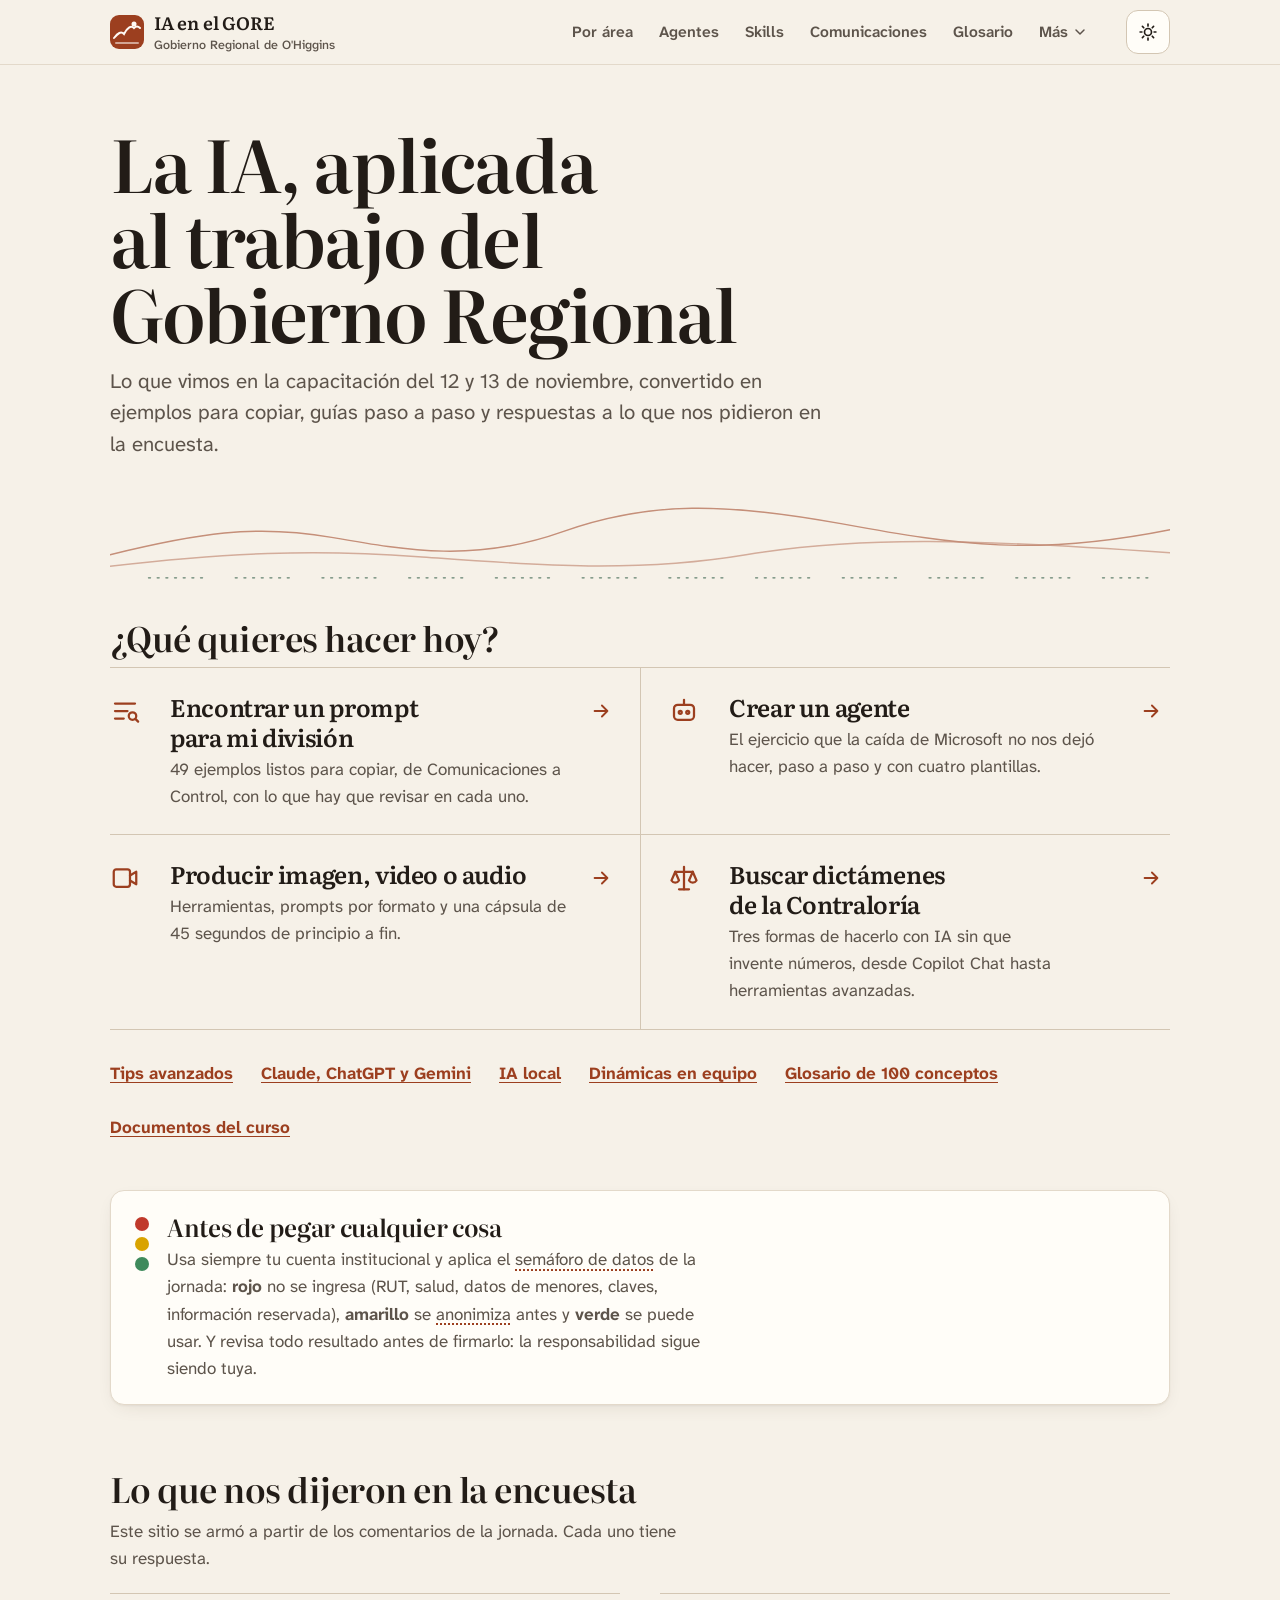
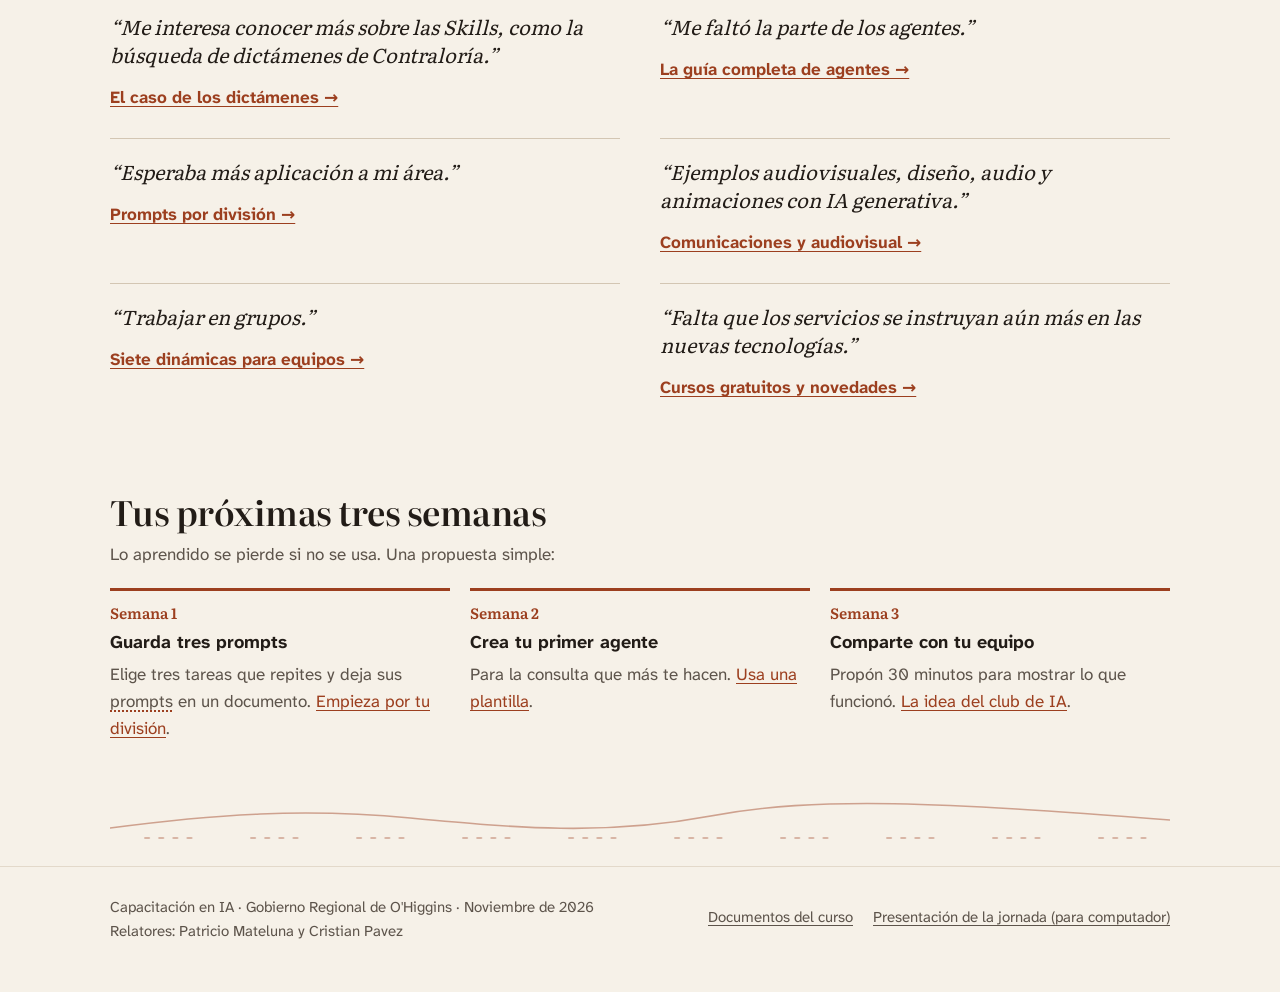
==== commit c8232635: "Nuevas páginas: Claude, ChatGPT y Gemini (agentes, Skills, MCP, escritorio y harness) e IA local Co-" ====
--- a/index.html
+++ b/index.html
@@ -12,7 +12,7 @@
 <link rel="stylesheet" href="assets/site.css">
 </head>
 <body>
-<!--@header--><a class="skip" href="#contenido">Saltar al contenido</a><header class="site-head"><div class="wrap"><a class="brand" href="index.html"><svg viewBox="0 0 34 34" aria-hidden="true"><rect width="34" height="34" rx="9" fill="var(--accent)"/><path d="M4 23c4-5 7-7 10-4 3-6 7-9 10-6 2-2 4-2 6 0" fill="none" stroke="var(--accent-ink)" stroke-width="2" stroke-linecap="round"/><path d="M6 28h22" stroke="var(--accent-ink)" stroke-width="2" stroke-linecap="round" opacity=".55"/><circle cx="24" cy="9" r="2.5" fill="var(--accent-ink)"/></svg><span><b>IA en el GORE</b><small>Gobierno Regional de O'Higgins</small></span></a><nav class="nav" aria-label="Secciones"><ul><li><a href="areas.html">Por área</a></li><li><a href="agentes.html">Agentes</a></li><li><a href="skills.html">Skills</a></li><li><a href="comunicaciones.html">Comunicaciones</a></li><li><a href="glosario.html">Glosario</a></li><li><details class="more"><summary>Más<svg viewBox="0 0 24 24" fill="none" stroke="currentColor" stroke-width="2.2" stroke-linecap="round" stroke-linejoin="round" aria-hidden="true"><path d="m6 9 6 6 6-6"/></svg></summary><ul class="drop"><li><a href="tips.html">Tips</a></li><li><a href="grupos.html">En grupo</a></li><li><a href="material.html">Material del curso</a></li></ul></details></li></ul></nav><button type="button" class="theme js-only" aria-label="Cambiar a modo oscuro"><svg class="sun" viewBox="0 0 24 24" fill="none" stroke="currentColor" stroke-width="2" stroke-linecap="round" aria-hidden="true"><circle cx="12" cy="12" r="4.2"/><path d="M12 2.5v2.2M12 19.3v2.2M2.5 12h2.2M19.3 12h2.2M5.3 5.3l1.6 1.6M17.1 17.1l1.6 1.6M5.3 18.7l1.6-1.6M17.1 6.9l1.6-1.6"/></svg><svg class="moon" viewBox="0 0 24 24" fill="none" stroke="currentColor" stroke-width="2" stroke-linecap="round" stroke-linejoin="round" aria-hidden="true"><path d="M20.5 14.5A8.5 8.5 0 1 1 9.5 3.5a7 7 0 0 0 11 11z"/></svg></button><details class="menu"><summary><svg viewBox="0 0 24 24" fill="none" stroke="currentColor" stroke-width="2" stroke-linecap="round" aria-hidden="true"><path d="M4 7h16M4 12h16M4 17h16"/></svg><span class="ml">Secciones</span></summary><div class="panel"><nav class="mnav" aria-label="Secciones del sitio"><div class="mgrp"><span class="mlbl">General</span><ul><li><a href="index.html" aria-current="page">Inicio</a></li></ul></div><div class="mgrp"><span class="mlbl">Usar</span><ul><li><a href="areas.html">Por área</a></li><li><a href="tips.html">Tips</a></li></ul></div><div class="mgrp"><span class="mlbl">Crear</span><ul><li><a href="agentes.html">Agentes</a></li><li><a href="skills.html">Skills</a></li><li><a href="comunicaciones.html">Comunicaciones</a></li></ul></div><div class="mgrp"><span class="mlbl">Practicar</span><ul><li><a href="grupos.html">En grupo</a></li><li><a href="material.html">Material</a></li></ul></div><div class="mgrp"><span class="mlbl">Consultar</span><ul><li><a href="glosario.html">Glosario</a></li></ul></div></nav></div></details></div></header><!--/@header-->
+<!--@header--><a class="skip" href="#contenido">Saltar al contenido</a><header class="site-head"><div class="wrap"><a class="brand" href="index.html"><svg viewBox="0 0 34 34" aria-hidden="true"><rect width="34" height="34" rx="9" fill="var(--accent)"/><path d="M4 23c4-5 7-7 10-4 3-6 7-9 10-6 2-2 4-2 6 0" fill="none" stroke="var(--accent-ink)" stroke-width="2" stroke-linecap="round"/><path d="M6 28h22" stroke="var(--accent-ink)" stroke-width="2" stroke-linecap="round" opacity=".55"/><circle cx="24" cy="9" r="2.5" fill="var(--accent-ink)"/></svg><span><b>IA en el GORE</b><small>Gobierno Regional de O'Higgins</small></span></a><nav class="nav" aria-label="Secciones"><ul><li><a href="areas.html">Por área</a></li><li><a href="agentes.html">Agentes</a></li><li><a href="skills.html">Skills</a></li><li><a href="comunicaciones.html">Comunicaciones</a></li><li><a href="glosario.html">Glosario</a></li><li><details class="more"><summary>Más<svg viewBox="0 0 24 24" fill="none" stroke="currentColor" stroke-width="2.2" stroke-linecap="round" stroke-linejoin="round" aria-hidden="true"><path d="m6 9 6 6 6-6"/></svg></summary><ul class="drop"><li><a href="plataformas.html">Claude, ChatGPT y Gemini</a></li><li><a href="ia-local.html">IA local</a></li><li><a href="tips.html">Tips</a></li><li><a href="grupos.html">En grupo</a></li><li><a href="material.html">Material del curso</a></li></ul></details></li></ul></nav><button type="button" class="theme js-only" aria-label="Cambiar a modo oscuro"><svg class="sun" viewBox="0 0 24 24" fill="none" stroke="currentColor" stroke-width="2" stroke-linecap="round" aria-hidden="true"><circle cx="12" cy="12" r="4.2"/><path d="M12 2.5v2.2M12 19.3v2.2M2.5 12h2.2M19.3 12h2.2M5.3 5.3l1.6 1.6M17.1 17.1l1.6 1.6M5.3 18.7l1.6-1.6M17.1 6.9l1.6-1.6"/></svg><svg class="moon" viewBox="0 0 24 24" fill="none" stroke="currentColor" stroke-width="2" stroke-linecap="round" stroke-linejoin="round" aria-hidden="true"><path d="M20.5 14.5A8.5 8.5 0 1 1 9.5 3.5a7 7 0 0 0 11 11z"/></svg></button><details class="menu"><summary><svg viewBox="0 0 24 24" fill="none" stroke="currentColor" stroke-width="2" stroke-linecap="round" aria-hidden="true"><path d="M4 7h16M4 12h16M4 17h16"/></svg><span class="ml">Secciones</span></summary><div class="panel"><nav class="mnav" aria-label="Secciones del sitio"><div class="mgrp"><span class="mlbl">General</span><ul><li><a href="index.html" aria-current="page">Inicio</a></li></ul></div><div class="mgrp"><span class="mlbl">Usar</span><ul><li><a href="areas.html">Por área</a></li><li><a href="tips.html">Tips</a></li></ul></div><div class="mgrp"><span class="mlbl">Crear</span><ul><li><a href="agentes.html">Agentes</a></li><li><a href="skills.html">Skills</a></li><li><a href="comunicaciones.html">Comunicaciones</a></li></ul></div><div class="mgrp"><span class="mlbl">Profundizar</span><ul><li><a href="plataformas.html">Claude, ChatGPT y Gemini</a></li><li><a href="ia-local.html">IA local</a></li></ul></div><div class="mgrp"><span class="mlbl">Practicar</span><ul><li><a href="grupos.html">En grupo</a></li><li><a href="material.html">Material</a></li></ul></div><div class="mgrp"><span class="mlbl">Consultar</span><ul><li><a href="glosario.html">Glosario</a></li></ul></div></nav></div></details></div></header><!--/@header-->
 <main id="contenido" class="wrap">
 
 <section class="hero">
@@ -50,8 +50,10 @@
 </div>
 <ul class="also" aria-label="Más secciones">
   <li><a href="tips.html">Tips avanzados</a></li>
+  <li><a href="plataformas.html">Claude, ChatGPT y Gemini</a></li>
+  <li><a href="ia-local.html">IA local</a></li>
   <li><a href="grupos.html">Dinámicas en equipo</a></li>
-  <li><a href="glosario.html">Glosario de <!--@nglos-->97<!--/@nglos--> conceptos</a></li>
+  <li><a href="glosario.html">Glosario de <!--@nglos-->100<!--/@nglos--> conceptos</a></li>
   <li><a href="material.html">Documentos del curso</a></li>
 </ul>
 
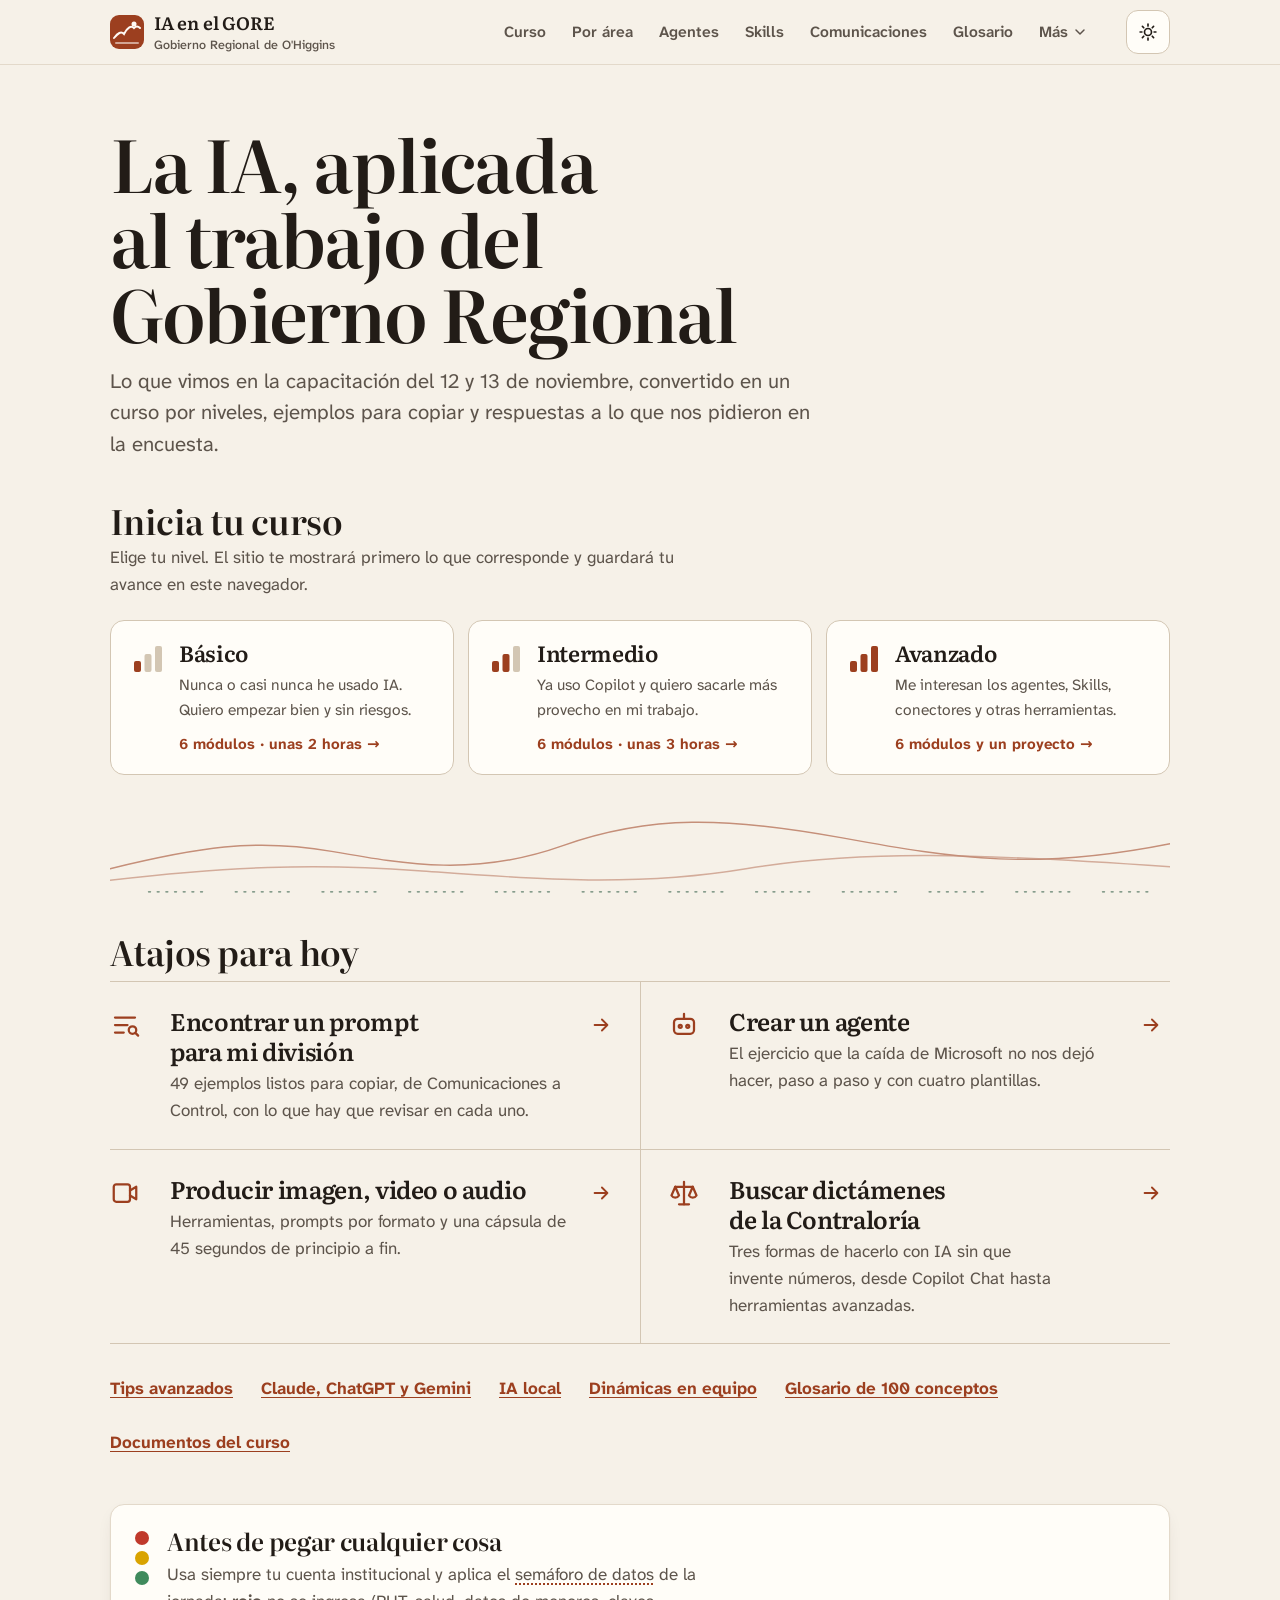
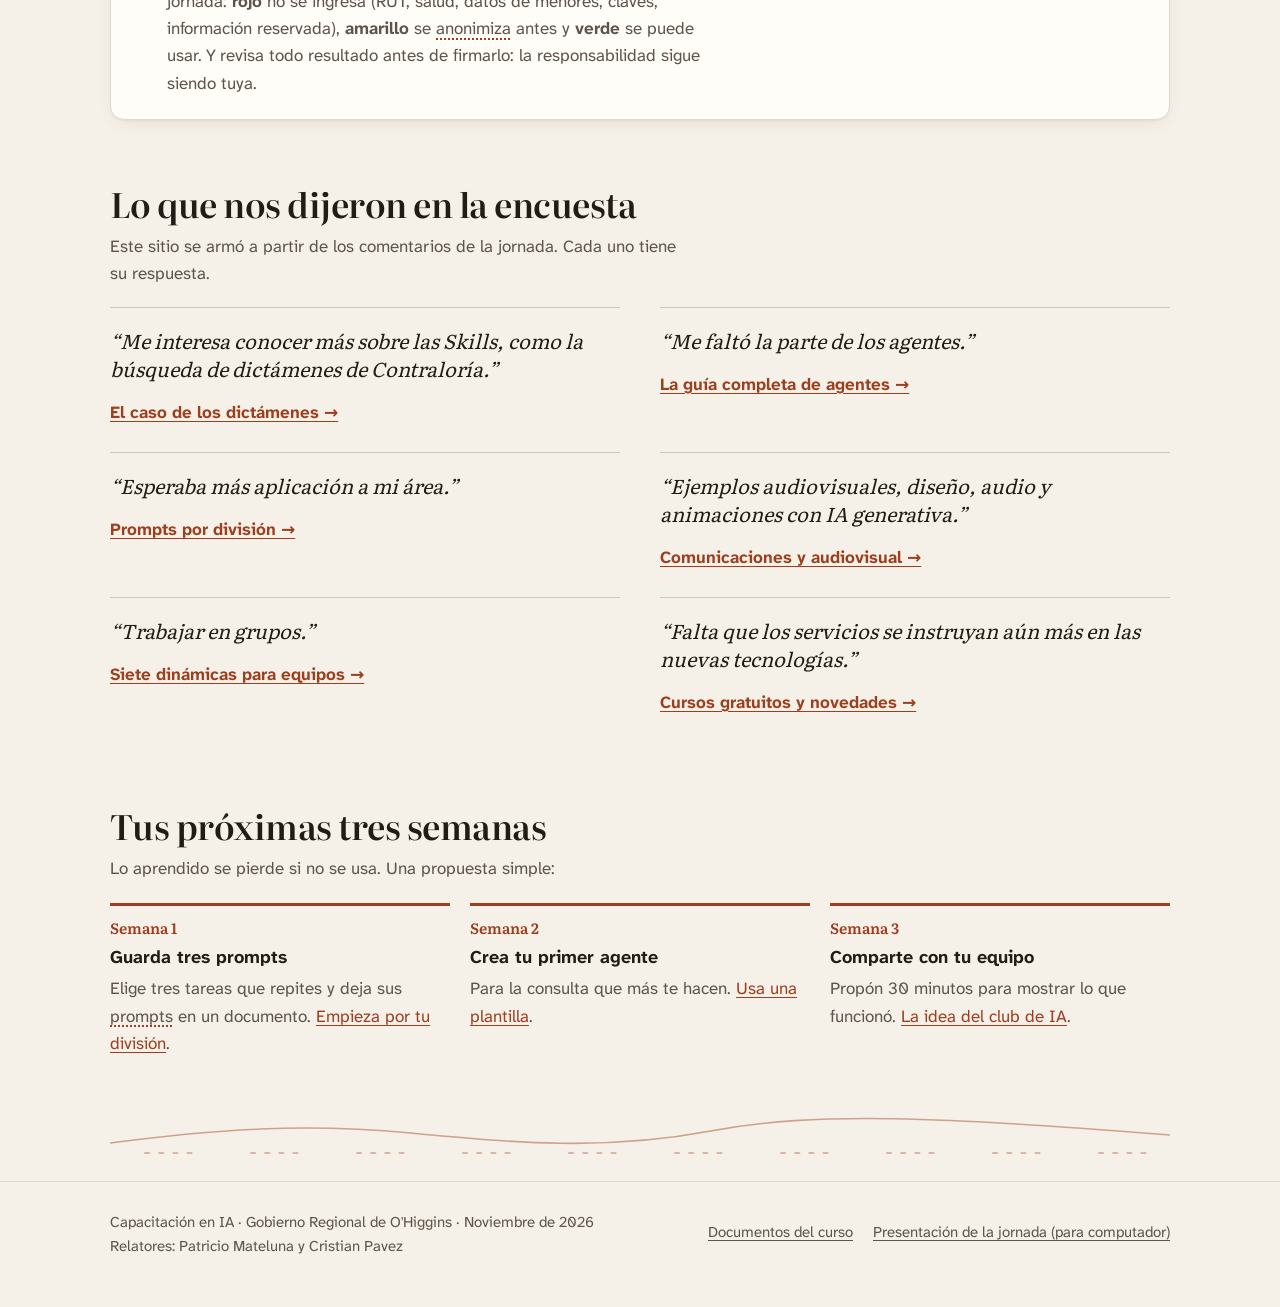
==== commit 89225ae3: "Curso por niveles: selector en portada, tres rutas con módulos y avance, y páginas que se adaptan al" ====
--- a/index.html
+++ b/index.html
@@ -2,7 +2,7 @@
 <html lang="es" id="top">
 <head>
 <meta charset="utf-8">
-<script>document.documentElement.className+=' js';try{var t=localStorage.getItem('tema');if(t==='dark'||t==='light')document.documentElement.setAttribute('data-theme',t)}catch(e){}</script>
+<script>document.documentElement.className+=' js';try{var t=localStorage.getItem('tema');if(t==='dark'||t==='light')document.documentElement.setAttribute('data-theme',t);var n=new URLSearchParams(location.search).get('nivel')||localStorage.getItem('nivel');if(n==='basico'||n==='intermedio'||n==='avanzado')document.documentElement.setAttribute('data-nivel',n)}catch(e){}</script>
 <meta name="viewport" content="width=device-width, initial-scale=1">
 <title>IA en el GORE O'Higgins</title>
 <meta name="description" content="Ejemplos prácticos, prompts por división, guías de agentes y Skills, IA para comunicaciones y glosario para funcionarios del Gobierno Regional de O'Higgins.">
@@ -12,12 +12,20 @@
 <link rel="stylesheet" href="assets/site.css">
 </head>
 <body>
-<!--@header--><a class="skip" href="#contenido">Saltar al contenido</a><header class="site-head"><div class="wrap"><a class="brand" href="index.html"><svg viewBox="0 0 34 34" aria-hidden="true"><rect width="34" height="34" rx="9" fill="var(--accent)"/><path d="M4 23c4-5 7-7 10-4 3-6 7-9 10-6 2-2 4-2 6 0" fill="none" stroke="var(--accent-ink)" stroke-width="2" stroke-linecap="round"/><path d="M6 28h22" stroke="var(--accent-ink)" stroke-width="2" stroke-linecap="round" opacity=".55"/><circle cx="24" cy="9" r="2.5" fill="var(--accent-ink)"/></svg><span><b>IA en el GORE</b><small>Gobierno Regional de O'Higgins</small></span></a><nav class="nav" aria-label="Secciones"><ul><li><a href="areas.html">Por área</a></li><li><a href="agentes.html">Agentes</a></li><li><a href="skills.html">Skills</a></li><li><a href="comunicaciones.html">Comunicaciones</a></li><li><a href="glosario.html">Glosario</a></li><li><details class="more"><summary>Más<svg viewBox="0 0 24 24" fill="none" stroke="currentColor" stroke-width="2.2" stroke-linecap="round" stroke-linejoin="round" aria-hidden="true"><path d="m6 9 6 6 6-6"/></svg></summary><ul class="drop"><li><a href="plataformas.html">Claude, ChatGPT y Gemini</a></li><li><a href="ia-local.html">IA local</a></li><li><a href="tips.html">Tips</a></li><li><a href="grupos.html">En grupo</a></li><li><a href="material.html">Material del curso</a></li></ul></details></li></ul></nav><button type="button" class="theme js-only" aria-label="Cambiar a modo oscuro"><svg class="sun" viewBox="0 0 24 24" fill="none" stroke="currentColor" stroke-width="2" stroke-linecap="round" aria-hidden="true"><circle cx="12" cy="12" r="4.2"/><path d="M12 2.5v2.2M12 19.3v2.2M2.5 12h2.2M19.3 12h2.2M5.3 5.3l1.6 1.6M17.1 17.1l1.6 1.6M5.3 18.7l1.6-1.6M17.1 6.9l1.6-1.6"/></svg><svg class="moon" viewBox="0 0 24 24" fill="none" stroke="currentColor" stroke-width="2" stroke-linecap="round" stroke-linejoin="round" aria-hidden="true"><path d="M20.5 14.5A8.5 8.5 0 1 1 9.5 3.5a7 7 0 0 0 11 11z"/></svg></button><details class="menu"><summary><svg viewBox="0 0 24 24" fill="none" stroke="currentColor" stroke-width="2" stroke-linecap="round" aria-hidden="true"><path d="M4 7h16M4 12h16M4 17h16"/></svg><span class="ml">Secciones</span></summary><div class="panel"><nav class="mnav" aria-label="Secciones del sitio"><div class="mgrp"><span class="mlbl">General</span><ul><li><a href="index.html" aria-current="page">Inicio</a></li></ul></div><div class="mgrp"><span class="mlbl">Usar</span><ul><li><a href="areas.html">Por área</a></li><li><a href="tips.html">Tips</a></li></ul></div><div class="mgrp"><span class="mlbl">Crear</span><ul><li><a href="agentes.html">Agentes</a></li><li><a href="skills.html">Skills</a></li><li><a href="comunicaciones.html">Comunicaciones</a></li></ul></div><div class="mgrp"><span class="mlbl">Profundizar</span><ul><li><a href="plataformas.html">Claude, ChatGPT y Gemini</a></li><li><a href="ia-local.html">IA local</a></li></ul></div><div class="mgrp"><span class="mlbl">Practicar</span><ul><li><a href="grupos.html">En grupo</a></li><li><a href="material.html">Material</a></li></ul></div><div class="mgrp"><span class="mlbl">Consultar</span><ul><li><a href="glosario.html">Glosario</a></li></ul></div></nav></div></details></div></header><!--/@header-->
+<!--@header--><a class="skip" href="#contenido">Saltar al contenido</a><header class="site-head"><div class="wrap"><a class="brand" href="index.html"><svg viewBox="0 0 34 34" aria-hidden="true"><rect width="34" height="34" rx="9" fill="var(--accent)"/><path d="M4 23c4-5 7-7 10-4 3-6 7-9 10-6 2-2 4-2 6 0" fill="none" stroke="var(--accent-ink)" stroke-width="2" stroke-linecap="round"/><path d="M6 28h22" stroke="var(--accent-ink)" stroke-width="2" stroke-linecap="round" opacity=".55"/><circle cx="24" cy="9" r="2.5" fill="var(--accent-ink)"/></svg><span><b>IA en el GORE</b><small>Gobierno Regional de O'Higgins</small></span></a><nav class="nav" aria-label="Secciones"><ul><li><a href="curso.html">Curso</a></li><li><a href="areas.html">Por área</a></li><li><a href="agentes.html">Agentes</a></li><li><a href="skills.html">Skills</a></li><li><a href="comunicaciones.html">Comunicaciones</a></li><li><a href="glosario.html">Glosario</a></li><li><details class="more"><summary>Más<svg viewBox="0 0 24 24" fill="none" stroke="currentColor" stroke-width="2.2" stroke-linecap="round" stroke-linejoin="round" aria-hidden="true"><path d="m6 9 6 6 6-6"/></svg></summary><ul class="drop"><li><a href="plataformas.html">Claude, ChatGPT y Gemini</a></li><li><a href="ia-local.html">IA local</a></li><li><a href="tips.html">Tips</a></li><li><a href="grupos.html">En grupo</a></li><li><a href="material.html">Material del curso</a></li></ul></details></li></ul></nav><button type="button" class="theme js-only" aria-label="Cambiar a modo oscuro"><svg class="sun" viewBox="0 0 24 24" fill="none" stroke="currentColor" stroke-width="2" stroke-linecap="round" aria-hidden="true"><circle cx="12" cy="12" r="4.2"/><path d="M12 2.5v2.2M12 19.3v2.2M2.5 12h2.2M19.3 12h2.2M5.3 5.3l1.6 1.6M17.1 17.1l1.6 1.6M5.3 18.7l1.6-1.6M17.1 6.9l1.6-1.6"/></svg><svg class="moon" viewBox="0 0 24 24" fill="none" stroke="currentColor" stroke-width="2" stroke-linecap="round" stroke-linejoin="round" aria-hidden="true"><path d="M20.5 14.5A8.5 8.5 0 1 1 9.5 3.5a7 7 0 0 0 11 11z"/></svg></button><details class="menu"><summary><svg viewBox="0 0 24 24" fill="none" stroke="currentColor" stroke-width="2" stroke-linecap="round" aria-hidden="true"><path d="M4 7h16M4 12h16M4 17h16"/></svg><span class="ml">Secciones</span></summary><div class="panel"><nav class="mnav" aria-label="Secciones del sitio"><div class="mgrp"><span class="mlbl">General</span><ul><li><a href="index.html" aria-current="page">Inicio</a></li><li><a href="curso.html">Tu curso</a></li></ul></div><div class="mgrp"><span class="mlbl">Usar</span><ul><li><a href="areas.html">Por área</a></li><li><a href="tips.html">Tips</a></li></ul></div><div class="mgrp"><span class="mlbl">Crear</span><ul><li><a href="agentes.html">Agentes</a></li><li><a href="skills.html">Skills</a></li><li><a href="comunicaciones.html">Comunicaciones</a></li></ul></div><div class="mgrp"><span class="mlbl">Profundizar</span><ul><li><a href="plataformas.html">Claude, ChatGPT y Gemini</a></li><li><a href="ia-local.html">IA local</a></li></ul></div><div class="mgrp"><span class="mlbl">Practicar</span><ul><li><a href="grupos.html">En grupo</a></li><li><a href="material.html">Material</a></li></ul></div><div class="mgrp"><span class="mlbl">Consultar</span><ul><li><a href="glosario.html">Glosario</a></li></ul></div></nav></div></details></div></header><!--/@header-->
 <main id="contenido" class="wrap">
 
 <section class="hero">
   <h1>La IA, aplicada al trabajo del Gobierno Regional</h1>
-  <p class="lead">Lo que vimos en la capacitación del 12 y 13 de noviembre, convertido en ejemplos para copiar, guías paso a paso y respuestas a lo que nos pidieron en la encuesta.</p>
+  <p class="lead">Lo que vimos en la capacitación del 12 y 13 de noviembre, convertido en un curso por niveles, ejemplos para copiar y respuestas a lo que nos pidieron en la encuesta.</p>
+  <h2 class="start">Inicia tu curso</h2>
+  <p class="sub">Elige tu nivel. El sitio te mostrará primero lo que corresponde y guardará tu avance en este navegador.</p>
+  <div class="levels">
+    <a class="lvl" href="curso.html?nivel=basico#ruta" data-lvl="basico"><svg viewBox="0 0 34 34" aria-hidden="true"><rect class="on" x="3" y="20" width="7" height="11" rx="2"/><rect class="off" x="13.5" y="13" width="7" height="18" rx="2"/><rect class="off" x="24" y="5" width="7" height="26" rx="2"/></svg><h3>Básico</h3><p>Nunca o casi nunca he usado IA. Quiero empezar bien y sin riesgos.</p><span class="go">6 módulos · unas 2 horas →</span></a>
+    <a class="lvl" href="curso.html?nivel=intermedio#ruta" data-lvl="intermedio"><svg viewBox="0 0 34 34" aria-hidden="true"><rect class="on" x="3" y="20" width="7" height="11" rx="2"/><rect class="on" x="13.5" y="13" width="7" height="18" rx="2"/><rect class="off" x="24" y="5" width="7" height="26" rx="2"/></svg><h3>Intermedio</h3><p>Ya uso Copilot y quiero sacarle más provecho en mi trabajo.</p><span class="go">6 módulos · unas 3 horas →</span></a>
+    <a class="lvl" href="curso.html?nivel=avanzado#ruta" data-lvl="avanzado"><svg viewBox="0 0 34 34" aria-hidden="true"><rect class="on" x="3" y="20" width="7" height="11" rx="2"/><rect class="on" x="13.5" y="13" width="7" height="18" rx="2"/><rect class="on" x="24" y="5" width="7" height="26" rx="2"/></svg><h3>Avanzado</h3><p>Me interesan los agentes, Skills, conectores y otras herramientas.</p><span class="go">6 módulos y un proyecto →</span></a>
+  </div>
+  <p class="resume js-only hide" data-resume></p>
   <svg class="valle" viewBox="0 0 1100 90" preserveAspectRatio="none" aria-hidden="true" fill="none" stroke="currentColor" stroke-width="1.5" stroke-linecap="round">
     <path d="M0 62 C90 40 150 30 230 44 S380 70 470 38 S640 8 760 30 S960 64 1100 36"/>
     <path d="M0 74 C120 60 210 56 320 64 S540 82 660 62 S900 46 1100 60" opacity=".7"/>
@@ -25,7 +33,7 @@
   </svg>
 </section>
 
-<h2>¿Qué quieres hacer hoy?</h2>
+<h2>Atajos para hoy</h2>
 <div class="tasks">
   <a class="task" href="areas.html">
     <svg class="i" viewBox="0 0 24 24" fill="none" stroke="currentColor" stroke-width="1.8" stroke-linecap="round" stroke-linejoin="round" aria-hidden="true"><path d="M4 6h16M4 12h10M4 18h7"/><circle cx="18" cy="16" r="3"/><path d="m20.5 18.5 2 2"/></svg>
--- a/assets/site.css
+++ b/assets/site.css
@@ -76,7 +76,7 @@
 .drop{position:absolute;right:0;top:calc(100% + 6px);min-width:220px;list-style:none;margin:0;padding:6px;background:var(--paper);border:1px solid var(--line);border-radius:12px;box-shadow:var(--shadow)}
 .drop a{color:var(--ink)}
 .menu{display:none}
-@media (max-width:900px){
+@media (max-width:1080px){
   .nav{display:none}
   .menu{display:block;margin-left:auto}
   .menu>summary{list-style:none;cursor:pointer;display:flex;align-items:center;gap:8px;min-height:44px;padding:0 14px;border:1px solid var(--line-2);border-radius:12px;background:var(--paper);font-weight:700}
@@ -221,7 +221,7 @@
 details.acc .tag{margin-left:auto}
 
 /* tables */
-.tbl{overflow-x:auto;border:1px solid var(--line);border-radius:var(--r);background:var(--paper);margin:16px 0}
+.tbl{padding:6px;overflow-x:auto;border:1px solid var(--line);border-radius:var(--r);background:var(--paper);margin:16px 0}
 table{border-collapse:collapse;width:100%;font-size:15.5px;font-variant-numeric:tabular-nums}
 th,td{text-align:left;padding:12px 16px;border-bottom:1px solid var(--line);vertical-align:top}
 th{font-size:14px;font-weight:700;color:var(--muted);background:var(--code)}
@@ -265,8 +265,10 @@
 .divider{height:44px;margin:56px 0 0;background:color-mix(in srgb,var(--accent) 45%,var(--bg));-webkit-mask:url("data:image/svg+xml,%3Csvg xmlns='http://www.w3.org/2000/svg' viewBox='0 0 600 44' preserveAspectRatio='none' fill='none' stroke='%23000' stroke-width='1.6' stroke-linecap='round'%3E%3Cpath d='M0 30C60 16 110 10 170 20S280 38 340 18 470 4 600 22'/%3E%3Cpath d='M20 40h30M80 40h30M140 40h30M200 40h30M260 40h30M320 40h30M380 40h30M440 40h30M500 40h30M560 40h30' stroke-dasharray='2 6'/%3E%3C/svg%3E") center/100% 100% no-repeat;mask:url("data:image/svg+xml,%3Csvg xmlns='http://www.w3.org/2000/svg' viewBox='0 0 600 44' preserveAspectRatio='none' fill='none' stroke='%23000' stroke-width='1.6' stroke-linecap='round'%3E%3Cpath d='M0 30C60 16 110 10 170 20S280 38 340 18 470 4 600 22'/%3E%3Cpath d='M20 40h30M80 40h30M140 40h30M200 40h30M260 40h30M320 40h30M380 40h30M440 40h30M500 40h30M560 40h30' stroke-dasharray='2 6'/%3E%3C/svg%3E") center/100% 100% no-repeat}
 .divider.sm{height:36px;max-width:260px;margin:0 auto 16px}
 .hero+h2{margin-top:28px}
+.hero .start{margin:40px 0 4px}
 .tasks{display:grid;grid-template-columns:repeat(2,minmax(0,1fr));gap:0;border-top:1px solid var(--line-2);margin-top:8px}
 @media (max-width:760px){.hero+h2{margin-top:28px}
+.hero .start{margin:40px 0 4px}
 .tasks{grid-template-columns:1fr}}
 .task{display:grid;grid-template-columns:44px 1fr auto;gap:16px;align-items:start;padding:24px 8px 24px 0;border-bottom:1px solid var(--line-2);text-decoration:none;color:var(--ink)}
 .tasks .task:nth-child(odd){padding-right:28px}
@@ -329,7 +331,7 @@
 :root[data-theme="dark"] .theme .sun{display:none}
 :root[data-theme="dark"] .theme .moon{display:block}
 @media (prefers-color-scheme: dark){:root:not([data-theme="light"]) .theme .sun{display:none}:root:not([data-theme="light"]) .theme .moon{display:block}}
-@media (max-width:900px){.theme{margin-left:8px;order:3}.menu{order:2}}
+@media (max-width:1080px){.theme{margin-left:8px;order:3}.menu{order:2}}
 body,.card,.site-head,.callout,.prompt pre{transition:background-color .25s,color .25s,border-color .25s}
 @media (prefers-reduced-motion: reduce){body,.card,.site-head,.callout,.prompt pre{transition:none}}
 
@@ -366,3 +368,76 @@
 @media (max-width:640px){.pop{position:fixed;left:12px!important;right:12px;bottom:12px;top:auto!important;max-width:none}}
 @media (max-width:420px){.site-head .wrap{gap:10px}.brand{gap:8px}.brand svg{width:30px;height:30px}.brand b{font-size:16.5px}.menu>summary{padding:0 10px;gap:6px}.theme{margin-left:4px}}
 @media (max-width:359px){.menu .ml{position:absolute;width:1px;height:1px;overflow:hidden;clip:rect(0 0 0 0);white-space:nowrap}.brand b{font-size:15.5px}}
+.tbl th:first-child{border-top-left-radius:9px}.tbl th:last-child{border-top-right-radius:9px}
+
+/* ---------- curso por niveles ---------- */
+.levels{display:grid;grid-template-columns:repeat(3,minmax(0,1fr));gap:14px;margin-top:22px}
+@media (max-width:760px){.levels{grid-template-columns:1fr}}
+.lvl{display:grid;grid-template-columns:auto 1fr;gap:6px 14px;align-items:start;text-decoration:none;color:var(--ink);background:var(--paper);border:1px solid var(--line-2);border-radius:var(--r);padding:18px 20px;transition:border-color .15s,box-shadow .15s}
+.lvl:hover{border-color:var(--accent);box-shadow:var(--shadow)}
+.lvl svg{width:34px;height:34px;grid-row:span 2;margin-top:2px}
+.lvl svg .on{fill:var(--accent)}
+.lvl svg .off{fill:var(--line-2)}
+.lvl h3{margin:0;font-size:22px}
+.lvl p{margin:0;color:var(--muted);font-size:15.5px}
+.lvl .go{grid-column:2;font-weight:700;color:var(--accent);font-size:15px;margin-top:4px}
+.lvl[aria-current="true"]{border-color:var(--accent);box-shadow:var(--shadow)}
+.resume{margin-top:16px;display:flex;flex-wrap:wrap;align-items:center;gap:8px 16px}
+
+.seg{display:inline-flex;flex-wrap:wrap;gap:4px;padding:4px;background:var(--code);border:1px solid var(--line);border-radius:14px;margin-top:20px}
+.seg a,.seg button{font:inherit;font-weight:700;font-size:15.5px;min-height:44px;padding:0 16px;border-radius:10px;border:0;background:none;color:var(--muted);text-decoration:none;display:inline-flex;align-items:center;cursor:pointer}
+.seg [aria-pressed="true"]{background:var(--paper);color:var(--accent);box-shadow:var(--shadow)}
+.route{margin-top:12px}
+.route+.route{margin-top:40px}
+html.js[data-nivel] .route:not(.show){display:none}
+.rhead{display:flex;flex-wrap:wrap;align-items:baseline;justify-content:space-between;gap:8px 20px}
+.rhead h2{margin-top:36px}
+.prog{display:flex;align-items:center;gap:10px;font-size:15px;color:var(--muted);min-width:220px}
+.prog .bar{flex:1;height:8px;border-radius:99px;background:var(--line);overflow:hidden}
+.prog .bar i{display:block;height:100%;width:0;background:var(--vine);border-radius:99px;transition:width .3s}
+.mods{counter-reset:m;list-style:none;margin:16px 0 0;padding:0;display:grid;grid-template-columns:minmax(0,1fr);gap:14px}
+.mod{min-width:0}
+.mod{counter-increment:m;position:relative;background:var(--paper);border:1px solid var(--line);border-radius:var(--r);padding:20px 22px 18px 72px}
+.mod::before{content:counter(m);position:absolute;left:20px;top:18px;width:36px;height:36px;border-radius:50%;border:2px solid var(--accent);color:var(--accent);display:grid;place-items:center;font:700 17px/1 var(--f-display)}
+.mod.done::before{content:"";background:var(--vine) url("data:image/svg+xml,%3Csvg xmlns='http://www.w3.org/2000/svg' viewBox='0 0 24 24' fill='none' stroke='%23fff' stroke-width='3' stroke-linecap='round' stroke-linejoin='round'%3E%3Cpath d='m6 12 4 4 8-8'/%3E%3C/svg%3E") center/18px no-repeat;border-color:var(--vine)}
+.mod h3{font-size:22px;margin:4px 0 4px}
+.mod .obj{margin:0 0 10px;color:var(--muted)}
+.mod .meta{font-size:14.5px;color:var(--muted);margin:0 0 6px}
+.mod details.acc{background:var(--bg)}
+.mod .practice{margin:12px 0 0;padding:14px 16px;border-radius:12px;background:var(--accent-2)}
+.mod .practice .t{display:block;font:600 17px/1.3 var(--f-display);margin-bottom:4px}
+.mod .practice p{margin:0 0 6px}
+.mod .mfoot{display:flex;flex-wrap:wrap;align-items:center;gap:6px 20px;margin-top:12px}
+.mod .mfoot a{display:inline-flex;align-items:center;min-height:44px;font-weight:700}
+.chk{display:inline-flex;align-items:center;gap:10px;min-height:44px;font-weight:700;cursor:pointer;margin-left:auto}
+.chk input{width:22px;height:22px;accent-color:var(--vine);margin:0}
+@media (max-width:600px){.mod{padding:18px 16px 16px 60px}.mod::before{left:14px;width:32px;height:32px;font-size:15px}.chk{margin-left:0}}
+
+.ba{display:grid;grid-template-columns:repeat(2,minmax(0,1fr));gap:12px;margin:12px 0}
+@media (max-width:760px){.ba{grid-template-columns:1fr}}
+.ba>div{border-radius:12px;padding:14px 16px;border:1px solid var(--line)}
+.ba .bad-side{background:var(--bad-2);border-color:transparent}
+.ba .good-side{background:var(--vine-2);border-color:transparent}
+.ba h4{margin:0 0 6px;font:700 15px/1.3 var(--f-text)}
+.ba pre{margin:0 0 8px;white-space:pre-wrap;overflow-wrap:anywhere;font:14px/1.55 var(--f-mono)}
+.ba .out{font-size:15px;color:var(--ink);border-top:1px dashed color-mix(in srgb,var(--ink) 25%,transparent);padding-top:8px;margin:0}
+.ba .out b{display:block;font-size:13.5px;color:var(--muted);margin-bottom:2px}
+.why{margin:0;color:var(--ink)}
+.src{background:var(--code);border:1px solid var(--line);border-radius:12px;padding:14px 16px;margin:10px 0;font-size:15.5px}
+.src b{display:block;font-size:13.5px;color:var(--muted);margin-bottom:4px}
+.sem-dot{display:inline-block;width:12px;height:12px;border-radius:50%;margin-right:6px;vertical-align:baseline}
+.sem-dot.r{background:var(--sem-r)}.sem-dot.y{background:var(--sem-y)}.sem-dot.g{background:var(--sem-g)}
+
+/* ---------- aviso de nivel en otras páginas ---------- */
+.lvlnote{display:flex;flex-wrap:wrap;align-items:center;gap:6px 16px;margin:18px 0 0;padding:12px 16px;border-radius:12px;background:var(--info-2);font-size:15.5px}
+.lvlnote button,.lvlnote a{font:inherit;font-weight:700;background:none;border:0;padding:0;color:var(--accent);cursor:pointer;text-decoration:underline;text-underline-offset:.18em;min-height:40px}
+html.js[data-nivel="basico"]:not([data-vertodo]) [data-min="intermedio"],
+html.js[data-nivel="basico"]:not([data-vertodo]) [data-min="avanzado"],
+html.js[data-nivel="intermedio"]:not([data-vertodo]) [data-min="avanzado"]{display:none}
+@media (max-width:600px){
+  .mod{padding:16px 14px 14px}
+  .mod::before{position:static;display:grid;margin:0 0 8px}
+  .mod details.acc>.in{padding:0 12px 14px}
+  .mod details.acc>summary{padding:14px 12px}
+  .mod .tbl td,.mod .tbl th{padding:10px 10px}
+}
